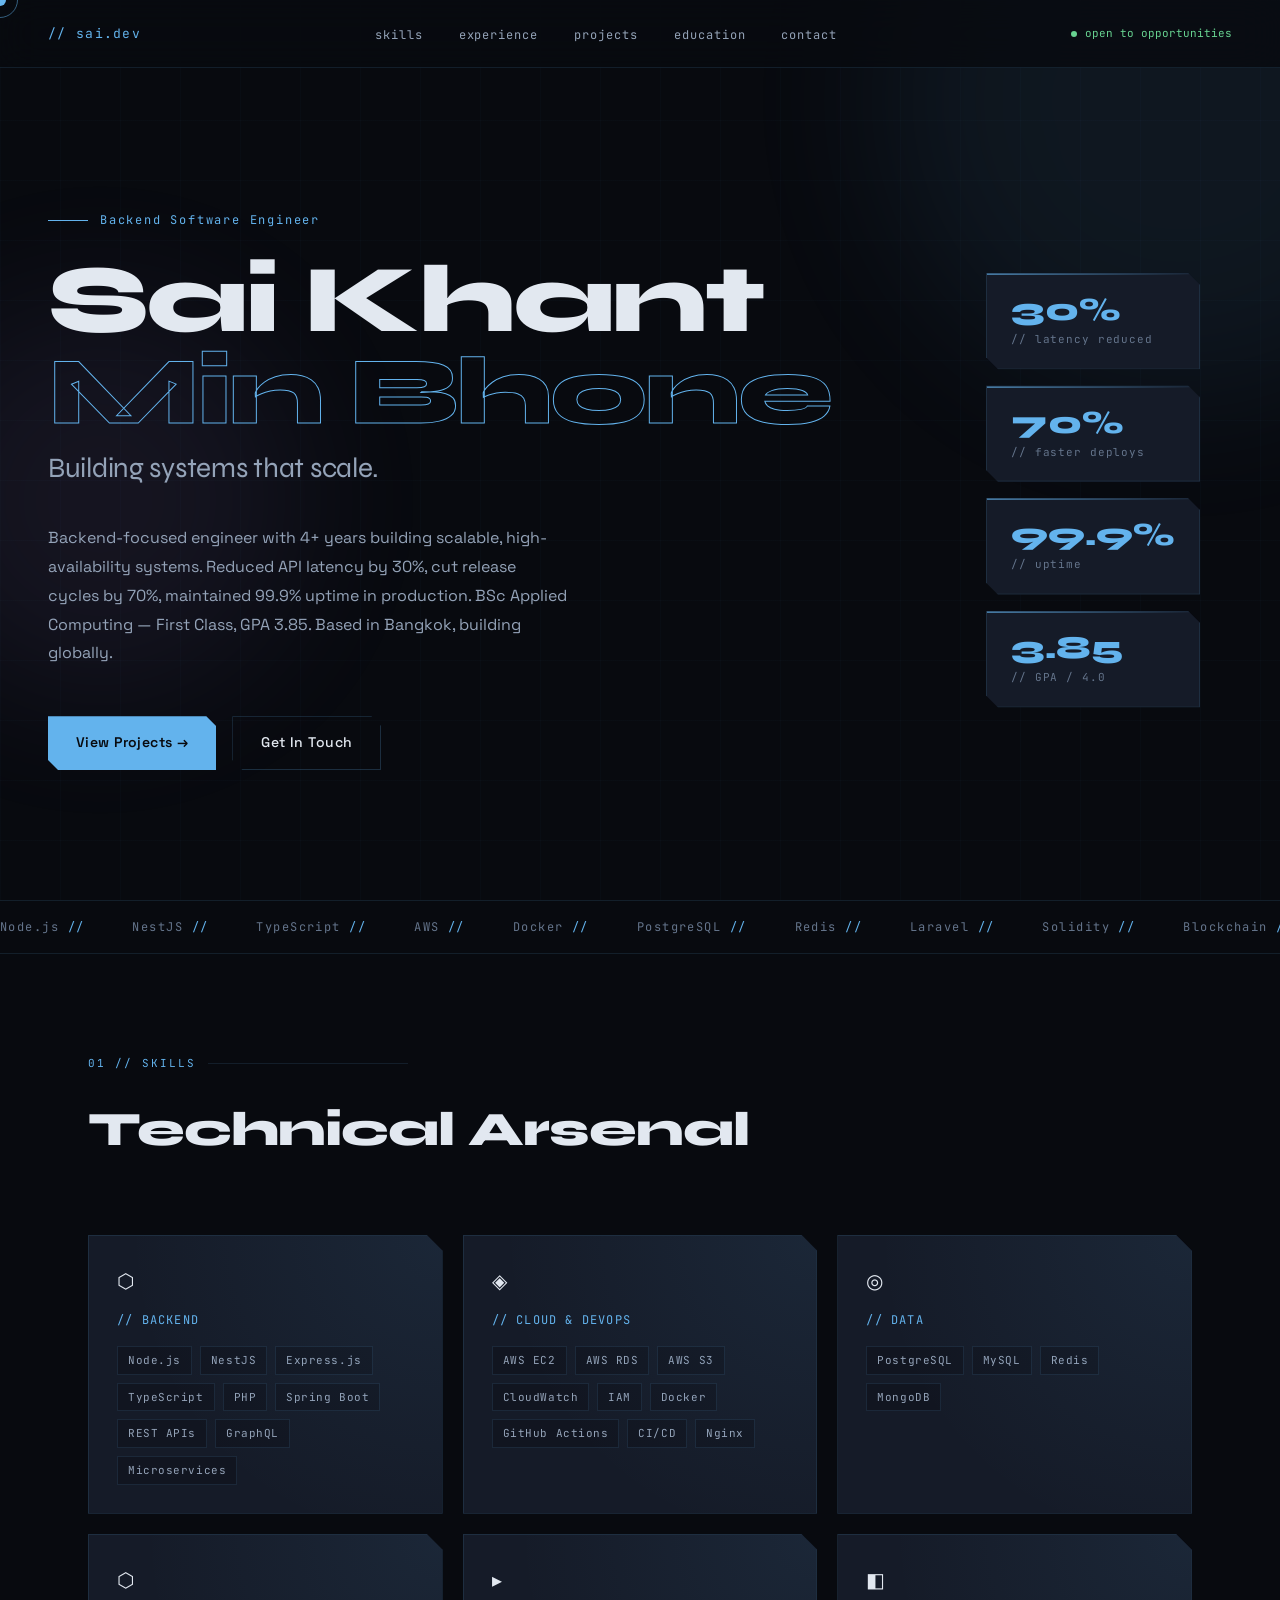
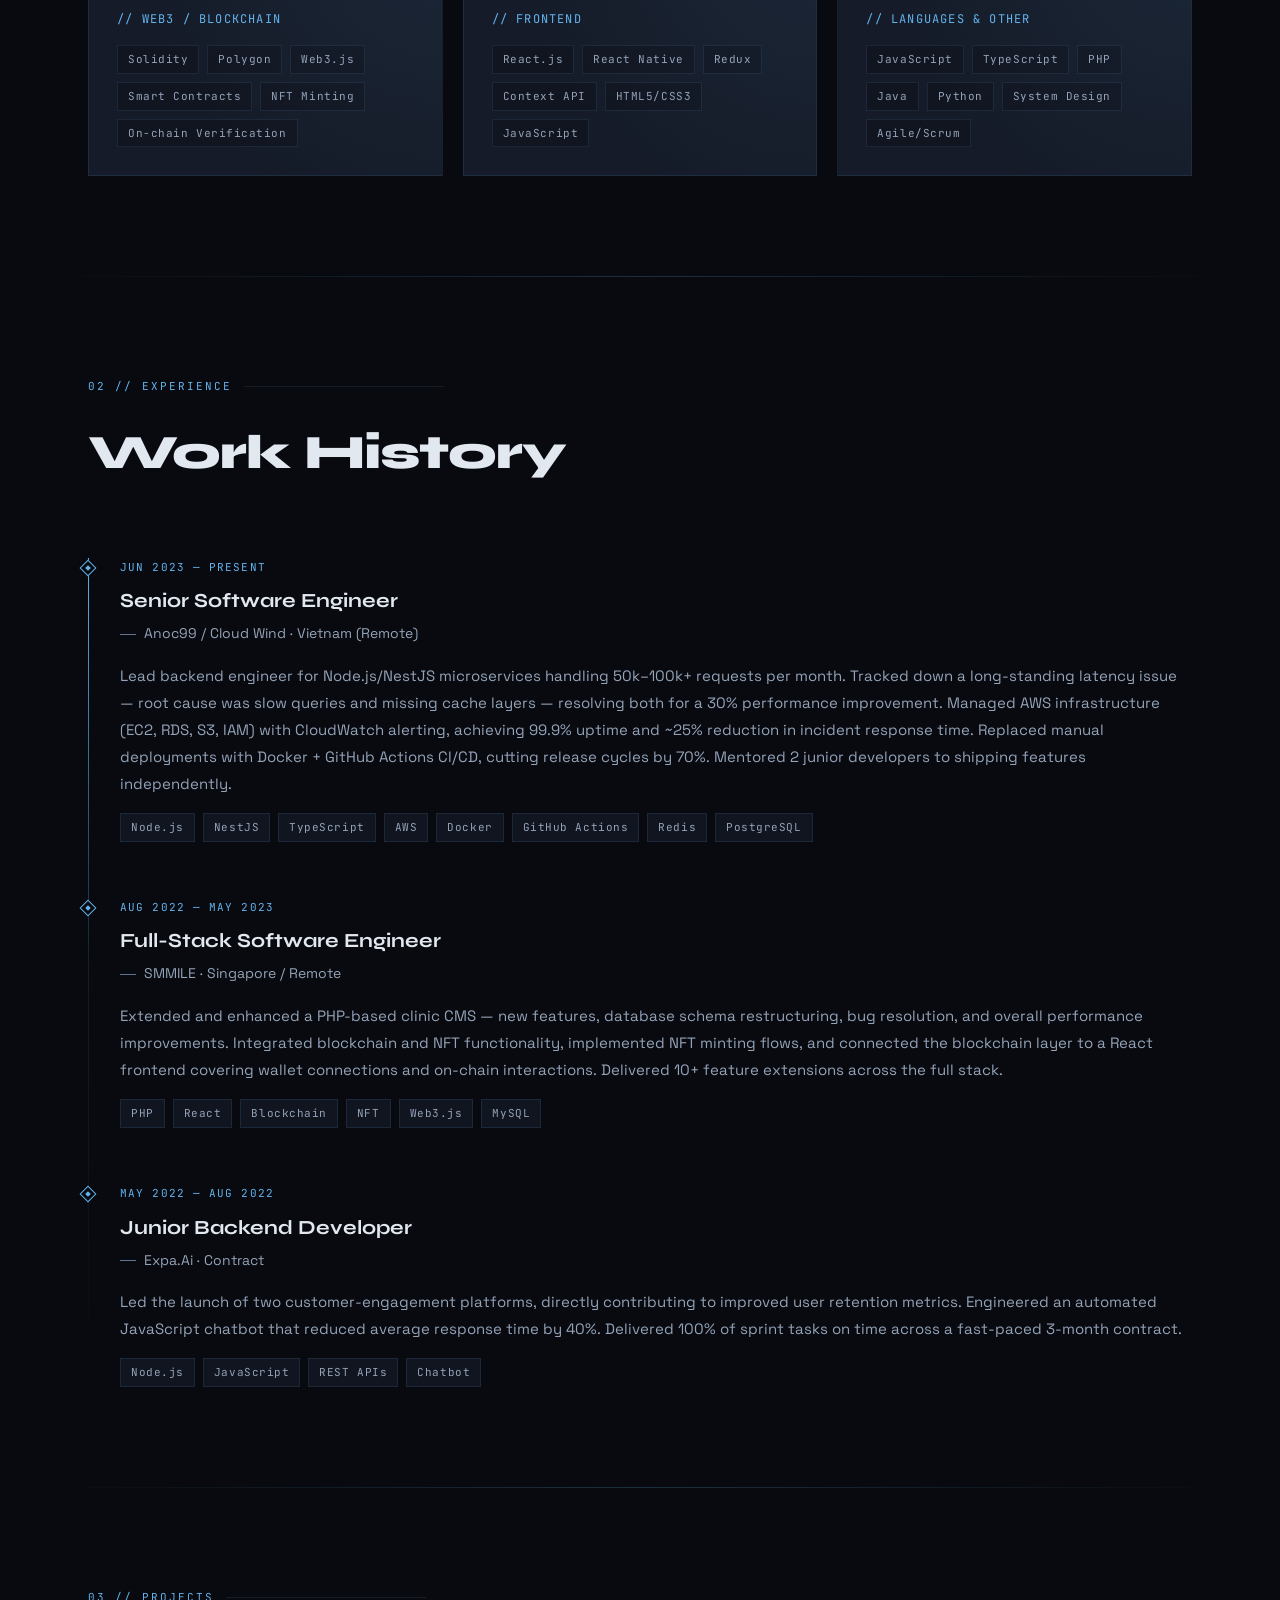
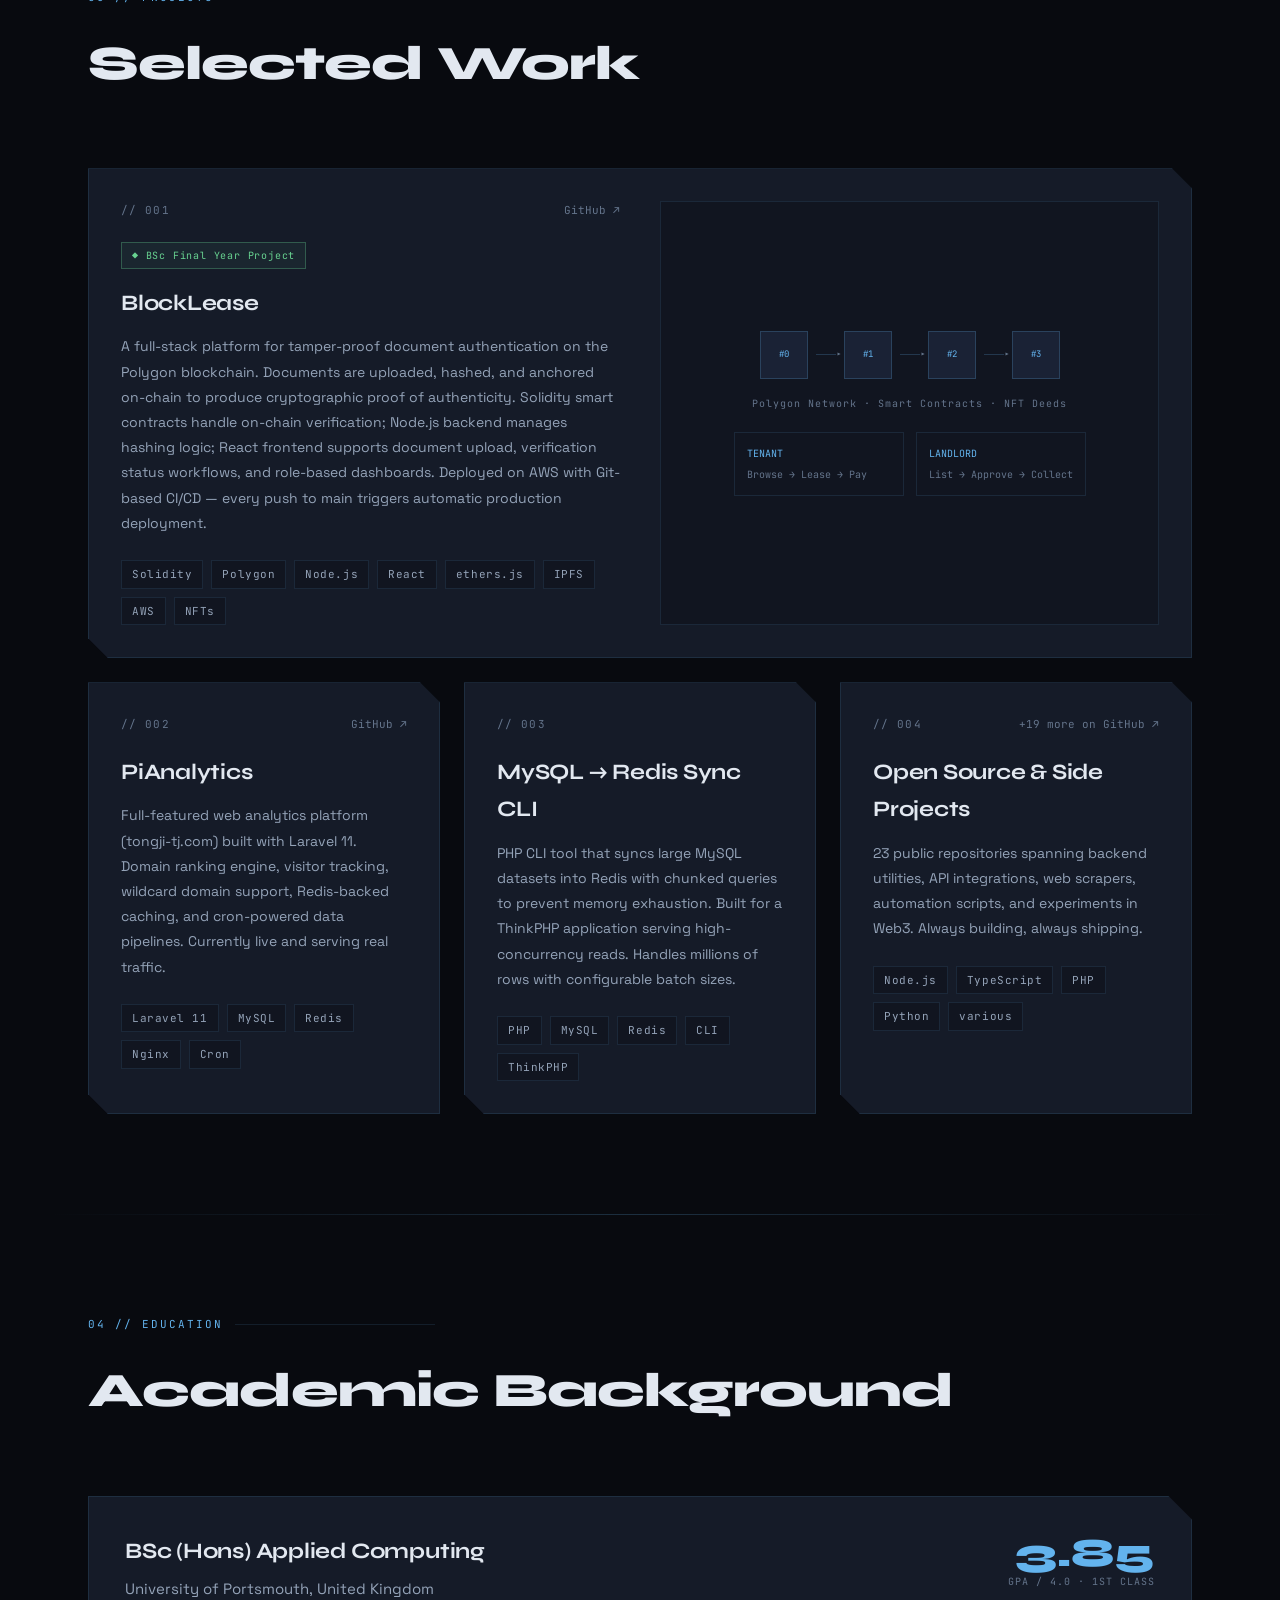
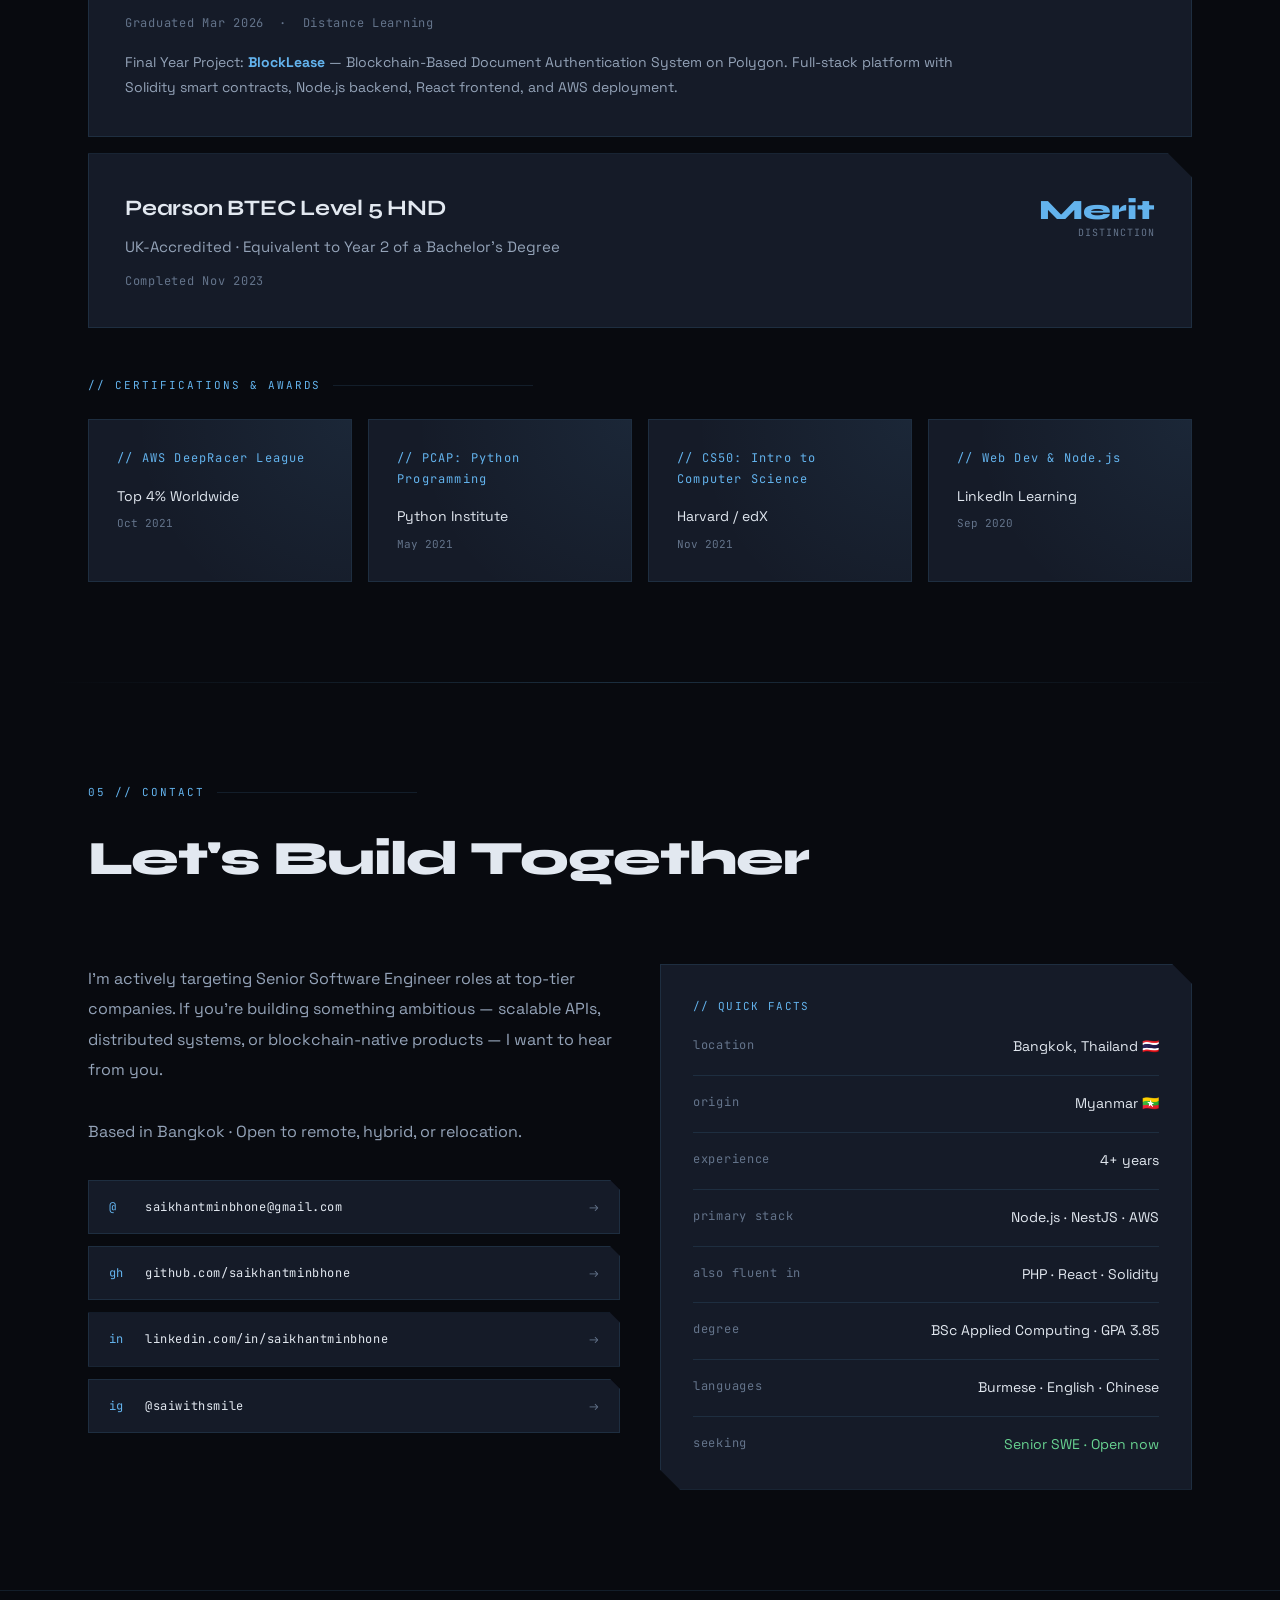
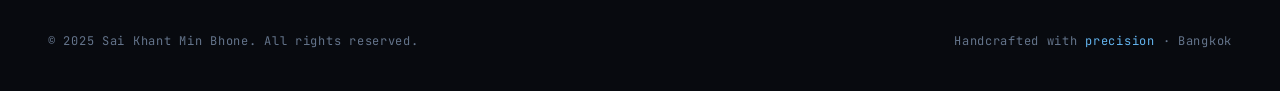
==== index.html @ 7dc3c195 "reset" ====
<!DOCTYPE html>
<html lang="en">
<head>
<meta charset="UTF-8">
<meta name="viewport" content="width=device-width, initial-scale=1.0">
<title>Sai Khant Min Bhone — Backend Engineer</title>
<link rel="preconnect" href="https://fonts.googleapis.com">
<link rel="preconnect" href="https://fonts.gstatic.com" crossorigin>
<link href="https://fonts.googleapis.com/css2?family=Space+Grotesk:wght@300;400;500;600;700&family=Syne:wght@400;500;600;700;800&family=JetBrains+Mono:wght@300;400;500&display=swap" rel="stylesheet">
<style>
  :root {
    --bg: #080a0f;
    --bg2: #0d1117;
    --bg3: #111520;
    --surface: #151b28;
    --surface2: #1a2235;
    --border: rgba(99, 179, 237, 0.12);
    --border2: rgba(99, 179, 237, 0.22);
    --cyan: #63b3ed;
    --cyan2: #90cdf4;
    --cyan-glow: rgba(99, 179, 237, 0.15);
    --cyan-glow2: rgba(99, 179, 237, 0.08);
    --green: #68d391;
    --purple: #b794f4;
    --text: #e2e8f0;
    --text2: #94a3b8;
    --text3: #64748b;
    --font-head: 'Syne', sans-serif;
    --font-body: 'Space Grotesk', sans-serif;
    --font-mono: 'JetBrains Mono', monospace;
  }

  *, *::before, *::after { box-sizing: border-box; margin: 0; padding: 0; }

  html { scroll-behavior: smooth; }

  body {
    background: var(--bg);
    color: var(--text);
    font-family: var(--font-body);
    font-size: 16px;
    line-height: 1.7;
    overflow-x: hidden;
    cursor: none;
  }

  /* CUSTOM CURSOR */
  #cursor {
    position: fixed;
    width: 12px;
    height: 12px;
    background: var(--cyan);
    border-radius: 50%;
    pointer-events: none;
    z-index: 9999;
    transform: translate(-50%, -50%);
    transition: transform 0.08s ease, width 0.2s, height 0.2s, background 0.2s;
    mix-blend-mode: screen;
  }
  #cursor-ring {
    position: fixed;
    width: 36px;
    height: 36px;
    border: 1px solid rgba(99, 179, 237, 0.5);
    border-radius: 50%;
    pointer-events: none;
    z-index: 9998;
    transform: translate(-50%, -50%);
    transition: transform 0.18s ease, width 0.2s, height 0.2s, opacity 0.2s;
  }

  /* SCROLLBAR */
  ::-webkit-scrollbar { width: 4px; }
  ::-webkit-scrollbar-track { background: var(--bg); }
  ::-webkit-scrollbar-thumb { background: var(--border2); border-radius: 2px; }

  /* GRID LINES BG */
  body::before {
    content: '';
    position: fixed;
    inset: 0;
    background-image:
      linear-gradient(rgba(99,179,237,0.025) 1px, transparent 1px),
      linear-gradient(90deg, rgba(99,179,237,0.025) 1px, transparent 1px);
    background-size: 60px 60px;
    pointer-events: none;
    z-index: 0;
  }

  /* NAV */
  nav {
    position: fixed;
    top: 0;
    left: 0;
    right: 0;
    z-index: 100;
    padding: 20px 48px;
    display: flex;
    justify-content: space-between;
    align-items: center;
    border-bottom: 1px solid var(--border);
    backdrop-filter: blur(20px);
    background: rgba(8, 10, 15, 0.8);
  }

  .nav-logo {
    font-family: var(--font-mono);
    font-size: 13px;
    color: var(--cyan);
    letter-spacing: 0.1em;
    text-decoration: none;
  }

  .nav-links {
    display: flex;
    gap: 36px;
    list-style: none;
  }

  .nav-links a {
    font-family: var(--font-mono);
    font-size: 12px;
    color: var(--text2);
    text-decoration: none;
    letter-spacing: 0.08em;
    transition: color 0.2s;
  }
  .nav-links a:hover { color: var(--cyan); }

  .nav-status {
    display: flex;
    align-items: center;
    gap: 8px;
    font-family: var(--font-mono);
    font-size: 11px;
    color: var(--green);
  }
  .status-dot {
    width: 6px;
    height: 6px;
    background: var(--green);
    border-radius: 50%;
    animation: pulse 2s infinite;
  }
  @keyframes pulse {
    0%, 100% { opacity: 1; transform: scale(1); }
    50% { opacity: 0.5; transform: scale(0.8); }
  }

  /* HERO */
  #hero {
    position: relative;
    min-height: 100vh;
    display: flex;
    align-items: center;
    padding: 0 48px;
    z-index: 1;
  }

  .hero-content {
    max-width: 800px;
    padding-top: 80px;
  }

  .hero-label {
    font-family: var(--font-mono);
    font-size: 12px;
    color: var(--cyan);
    letter-spacing: 0.15em;
    margin-bottom: 24px;
    display: flex;
    align-items: center;
    gap: 12px;
  }
  .hero-label::before {
    content: '';
    display: inline-block;
    width: 40px;
    height: 1px;
    background: var(--cyan);
  }

  .hero-name {
    font-family: var(--font-head);
    font-size: clamp(52px, 8vw, 96px);
    font-weight: 800;
    line-height: 0.95;
    letter-spacing: -0.03em;
    margin-bottom: 8px;
    color: var(--text);
  }

  .hero-name .accent {
    color: transparent;
    -webkit-text-stroke: 1px var(--cyan);
    display: block;
  }

  .hero-title {
    font-family: var(--font-head);
    font-size: clamp(18px, 3vw, 28px);
    font-weight: 400;
    color: var(--text2);
    margin-bottom: 32px;
    letter-spacing: -0.01em;
  }

  .hero-desc {
    font-size: 16px;
    color: var(--text2);
    max-width: 520px;
    margin-bottom: 48px;
    line-height: 1.8;
  }

  .hero-cta {
    display: flex;
    gap: 16px;
    flex-wrap: wrap;
  }

  .btn-primary {
    display: inline-flex;
    align-items: center;
    gap: 8px;
    padding: 14px 28px;
    background: var(--cyan);
    color: var(--bg);
    font-family: var(--font-body);
    font-size: 14px;
    font-weight: 600;
    text-decoration: none;
    letter-spacing: 0.03em;
    transition: all 0.2s;
    clip-path: polygon(0 0, calc(100% - 10px) 0, 100% 10px, 100% 100%, 10px 100%, 0 calc(100% - 10px));
  }
  .btn-primary:hover {
    background: var(--cyan2);
    transform: translateY(-2px);
    box-shadow: 0 0 30px rgba(99, 179, 237, 0.3);
  }

  .btn-ghost {
    display: inline-flex;
    align-items: center;
    gap: 8px;
    padding: 14px 28px;
    border: 1px solid var(--border2);
    color: var(--text);
    font-family: var(--font-body);
    font-size: 14px;
    font-weight: 500;
    text-decoration: none;
    letter-spacing: 0.03em;
    transition: all 0.2s;
    clip-path: polygon(0 0, calc(100% - 10px) 0, 100% 10px, 100% 100%, 10px 100%, 0 calc(100% - 10px));
  }
  .btn-ghost:hover {
    border-color: var(--cyan);
    color: var(--cyan);
    background: var(--cyan-glow2);
    transform: translateY(-2px);
  }

  /* HERO RIGHT: floating stats */
  .hero-stats {
    position: absolute;
    right: 80px;
    top: 50%;
    transform: translateY(-50%);
    display: flex;
    flex-direction: column;
    gap: 16px;
    padding-top: 80px;
  }

  .stat-card {
    background: var(--surface);
    border: 1px solid var(--border);
    padding: 20px 24px;
    min-width: 180px;
    position: relative;
    clip-path: polygon(0 0, calc(100% - 12px) 0, 100% 12px, 100% 100%, 12px 100%, 0 calc(100% - 12px));
    animation: floatCard 4s ease-in-out infinite;
  }
  .stat-card:nth-child(2) { animation-delay: 0.5s; }
  .stat-card:nth-child(3) { animation-delay: 1s; }
  .stat-card:nth-child(4) { animation-delay: 1.5s; }

  @keyframes floatCard {
    0%, 100% { transform: translateY(0); }
    50% { transform: translateY(-6px); }
  }

  .stat-num {
    font-family: var(--font-head);
    font-size: 32px;
    font-weight: 800;
    color: var(--cyan);
    line-height: 1;
  }
  .stat-label {
    font-family: var(--font-mono);
    font-size: 11px;
    color: var(--text3);
    letter-spacing: 0.08em;
    margin-top: 4px;
  }

  .stat-card::before {
    content: '';
    position: absolute;
    top: 0; left: 0; right: 0;
    height: 1px;
    background: linear-gradient(90deg, var(--cyan), transparent);
  }

  /* SECTIONS */
  section {
    position: relative;
    z-index: 1;
    padding: 100px 48px;
    max-width: 1200px;
    margin: 0 auto;
  }

  .section-label {
    font-family: var(--font-mono);
    font-size: 11px;
    color: var(--cyan);
    letter-spacing: 0.18em;
    margin-bottom: 16px;
    display: flex;
    align-items: center;
    gap: 12px;
  }
  .section-label::after {
    content: '';
    flex: 1;
    height: 1px;
    background: var(--border);
    max-width: 200px;
  }

  .section-title {
    font-family: var(--font-head);
    font-size: clamp(32px, 4vw, 48px);
    font-weight: 800;
    letter-spacing: -0.02em;
    color: var(--text);
    margin-bottom: 64px;
  }

  /* DIVIDER */
  .section-divider {
    width: 100%;
    height: 1px;
    background: linear-gradient(90deg, transparent, var(--border2), transparent);
    margin: 0 48px;
    max-width: calc(100% - 96px);
  }

  /* SKILLS */
  .skills-grid {
    display: grid;
    grid-template-columns: repeat(auto-fit, minmax(300px, 1fr));
    gap: 20px;
  }

  .skill-group {
    background: var(--surface);
    border: 1px solid var(--border);
    padding: 28px;
    position: relative;
    overflow: hidden;
    clip-path: polygon(0 0, calc(100% - 16px) 0, 100% 16px, 100% 100%, 0 100%);
    transition: border-color 0.3s, transform 0.3s;
  }
  .skill-group:hover {
    border-color: var(--border2);
    transform: translateY(-4px);
  }
  .skill-group::before {
    content: '';
    position: absolute;
    top: 0; left: 0;
    width: 100%; height: 100%;
    background: radial-gradient(circle at top right, var(--cyan-glow2), transparent 70%);
    pointer-events: none;
  }

  .skill-group-icon {
    font-size: 20px;
    margin-bottom: 12px;
    display: block;
  }

  .skill-group-title {
    font-family: var(--font-mono);
    font-size: 12px;
    color: var(--cyan);
    letter-spacing: 0.1em;
    margin-bottom: 16px;
  }

  .skill-tags {
    display: flex;
    flex-wrap: wrap;
    gap: 8px;
  }

  .tag {
    font-family: var(--font-mono);
    font-size: 11px;
    color: var(--text2);
    background: var(--bg3);
    border: 1px solid var(--border);
    padding: 4px 10px;
    letter-spacing: 0.05em;
    transition: all 0.2s;
  }
  .tag:hover {
    border-color: var(--cyan);
    color: var(--cyan);
  }

  /* EXPERIENCE */
  .timeline {
    position: relative;
    padding-left: 32px;
  }
  .timeline::before {
    content: '';
    position: absolute;
    left: 0;
    top: 0;
    bottom: 0;
    width: 1px;
    background: linear-gradient(180deg, var(--cyan), var(--border), transparent);
  }

  .timeline-item {
    position: relative;
    margin-bottom: 56px;
    padding-bottom: 0;
  }
  .timeline-item:last-child { margin-bottom: 0; }

  .timeline-dot {
    position: absolute;
    left: -38px;
    top: 4px;
    width: 12px;
    height: 12px;
    border: 1px solid var(--cyan);
    background: var(--bg);
    transform: rotate(45deg);
  }
  .timeline-dot::after {
    content: '';
    position: absolute;
    inset: 3px;
    background: var(--cyan);
  }

  .timeline-period {
    font-family: var(--font-mono);
    font-size: 11px;
    color: var(--cyan);
    letter-spacing: 0.1em;
    margin-bottom: 8px;
  }

  .timeline-role {
    font-family: var(--font-head);
    font-size: 20px;
    font-weight: 700;
    color: var(--text);
    margin-bottom: 4px;
  }

  .timeline-company {
    font-size: 14px;
    color: var(--text2);
    margin-bottom: 16px;
    display: flex;
    align-items: center;
    gap: 8px;
  }

  .timeline-company::before {
    content: '';
    display: inline-block;
    width: 16px;
    height: 1px;
    background: var(--text3);
  }

  .timeline-desc {
    color: var(--text2);
    font-size: 15px;
    line-height: 1.8;
    margin-bottom: 16px;
  }

  .timeline-tags { display: flex; flex-wrap: wrap; gap: 8px; }

  /* PROJECTS */
  .projects-grid {
    display: grid;
    grid-template-columns: repeat(auto-fit, minmax(340px, 1fr));
    gap: 24px;
  }

  .project-card {
    background: var(--surface);
    border: 1px solid var(--border);
    padding: 32px;
    position: relative;
    overflow: hidden;
    clip-path: polygon(0 0, calc(100% - 20px) 0, 100% 20px, 100% 100%, 20px 100%, 0 calc(100% - 20px));
    transition: all 0.3s;
  }
  .project-card:hover {
    border-color: var(--border2);
    transform: translateY(-6px);
    box-shadow: 0 20px 60px rgba(0, 0, 0, 0.4);
  }
  .project-card::before {
    content: '';
    position: absolute;
    top: 0; left: 0; right: 0;
    height: 2px;
    background: linear-gradient(90deg, var(--cyan), var(--purple));
    opacity: 0;
    transition: opacity 0.3s;
  }
  .project-card:hover::before { opacity: 1; }

  .project-card.featured {
    grid-column: 1 / -1;
    display: grid;
    grid-template-columns: 1fr 1fr;
    gap: 40px;
  }

  .project-meta {
    display: flex;
    justify-content: space-between;
    align-items: center;
    margin-bottom: 20px;
  }

  .project-num {
    font-family: var(--font-mono);
    font-size: 11px;
    color: var(--text3);
    letter-spacing: 0.1em;
  }

  .project-links { display: flex; gap: 12px; }
  .project-link {
    font-family: var(--font-mono);
    font-size: 11px;
    color: var(--text3);
    text-decoration: none;
    transition: color 0.2s;
  }
  .project-link:hover { color: var(--cyan); }

  .project-title {
    font-family: var(--font-head);
    font-size: 22px;
    font-weight: 700;
    color: var(--text);
    margin-bottom: 12px;
    letter-spacing: -0.01em;
  }

  .project-desc {
    color: var(--text2);
    font-size: 14px;
    line-height: 1.8;
    margin-bottom: 24px;
  }

  .project-badge {
    display: inline-flex;
    align-items: center;
    gap: 6px;
    font-family: var(--font-mono);
    font-size: 10px;
    color: var(--green);
    border: 1px solid rgba(104, 211, 145, 0.3);
    background: rgba(104, 211, 145, 0.06);
    padding: 4px 10px;
    margin-bottom: 16px;
    letter-spacing: 0.08em;
  }

  .project-visual {
    display: flex;
    align-items: center;
    justify-content: center;
    background: var(--bg3);
    border: 1px solid var(--border);
    position: relative;
    overflow: hidden;
    min-height: 200px;
  }

  .project-visual-inner {
    font-family: var(--font-mono);
    font-size: 11px;
    color: var(--text3);
    text-align: center;
    padding: 20px;
  }

  /* blockchain viz */
  .chain-viz {
    display: flex;
    align-items: center;
    gap: 8px;
    flex-wrap: wrap;
    justify-content: center;
  }
  .block {
    width: 48px;
    height: 48px;
    border: 1px solid var(--border2);
    background: var(--surface2);
    display: flex;
    align-items: center;
    justify-content: center;
    font-family: var(--font-mono);
    font-size: 9px;
    color: var(--cyan);
    position: relative;
    animation: blockPulse 3s ease-in-out infinite;
  }
  .block:nth-child(odd) { animation-delay: 0.3s; }
  .chain-link {
    width: 20px;
    height: 1px;
    background: var(--border2);
    position: relative;
  }
  .chain-link::after {
    content: '▸';
    position: absolute;
    right: -6px;
    top: -8px;
    color: var(--text3);
    font-size: 10px;
  }
  @keyframes blockPulse {
    0%, 100% { border-color: var(--border2); }
    50% { border-color: var(--cyan); box-shadow: 0 0 12px rgba(99,179,237,0.2); }
  }

  /* EDUCATION */
  .edu-card {
    background: var(--surface);
    border: 1px solid var(--border);
    padding: 36px;
    display: grid;
    grid-template-columns: 1fr auto;
    gap: 24px;
    align-items: start;
    clip-path: polygon(0 0, calc(100% - 24px) 0, 100% 24px, 100% 100%, 0 100%);
    transition: border-color 0.3s;
    margin-bottom: 16px;
  }
  .edu-card:hover { border-color: var(--border2); }

  .edu-degree {
    font-family: var(--font-head);
    font-size: 22px;
    font-weight: 700;
    color: var(--text);
    margin-bottom: 6px;
    letter-spacing: -0.01em;
  }
  .edu-school {
    font-size: 15px;
    color: var(--text2);
    margin-bottom: 12px;
  }
  .edu-detail {
    font-family: var(--font-mono);
    font-size: 12px;
    color: var(--text3);
    letter-spacing: 0.06em;
  }
  .edu-grade {
    text-align: right;
  }
  .edu-grade-num {
    font-family: var(--font-head);
    font-size: 40px;
    font-weight: 800;
    color: var(--cyan);
    line-height: 1;
  }
  .edu-grade-label {
    font-family: var(--font-mono);
    font-size: 10px;
    color: var(--text3);
    letter-spacing: 0.1em;
  }

  /* ABOUT / CONTACT */
  .contact-grid {
    display: grid;
    grid-template-columns: 1fr 1fr;
    gap: 40px;
    align-items: start;
  }

  .contact-text {
    font-size: 16px;
    color: var(--text2);
    line-height: 1.9;
    margin-bottom: 32px;
  }

  .contact-links {
    display: flex;
    flex-direction: column;
    gap: 12px;
  }

  .contact-link {
    display: flex;
    align-items: center;
    gap: 16px;
    padding: 16px 20px;
    background: var(--surface);
    border: 1px solid var(--border);
    color: var(--text);
    text-decoration: none;
    font-size: 14px;
    transition: all 0.2s;
    clip-path: polygon(0 0, calc(100% - 10px) 0, 100% 10px, 100% 100%, 0 100%);
  }
  .contact-link:hover {
    border-color: var(--cyan);
    color: var(--cyan);
    background: var(--cyan-glow2);
    transform: translateX(4px);
  }

  .contact-link-icon {
    font-family: var(--font-mono);
    font-size: 12px;
    color: var(--cyan);
    min-width: 20px;
  }

  .contact-link-label {
    flex: 1;
    font-family: var(--font-mono);
    font-size: 12px;
    letter-spacing: 0.05em;
  }

  .contact-link-arrow {
    font-size: 12px;
    color: var(--text3);
    transition: color 0.2s;
  }
  .contact-link:hover .contact-link-arrow { color: var(--cyan); }

  /* ABOUT RIGHT */
  .about-card {
    background: var(--surface);
    border: 1px solid var(--border);
    padding: 32px;
    clip-path: polygon(0 0, calc(100% - 20px) 0, 100% 20px, 100% 100%, 20px 100%, 0 calc(100% - 20px));
  }

  .about-card-label {
    font-family: var(--font-mono);
    font-size: 11px;
    color: var(--cyan);
    letter-spacing: 0.12em;
    margin-bottom: 20px;
  }

  .about-facts {
    display: flex;
    flex-direction: column;
    gap: 16px;
  }

  .about-fact {
    display: flex;
    justify-content: space-between;
    padding-bottom: 16px;
    border-bottom: 1px solid var(--border);
  }
  .about-fact:last-child { border-bottom: none; padding-bottom: 0; }

  .about-fact-key {
    font-family: var(--font-mono);
    font-size: 12px;
    color: var(--text3);
    letter-spacing: 0.06em;
  }
  .about-fact-val {
    font-size: 14px;
    color: var(--text);
    text-align: right;
  }

  /* FOOTER */
  footer {
    border-top: 1px solid var(--border);
    padding: 40px 48px;
    display: flex;
    justify-content: space-between;
    align-items: center;
    position: relative;
    z-index: 1;
  }

  .footer-copy {
    font-family: var(--font-mono);
    font-size: 12px;
    color: var(--text3);
    letter-spacing: 0.06em;
  }

  .footer-built {
    font-family: var(--font-mono);
    font-size: 12px;
    color: var(--text3);
    letter-spacing: 0.06em;
  }
  .footer-built span { color: var(--cyan); }

  /* SCROLL INDICATOR */
  .scroll-indicator {
    position: fixed;
    top: 0;
    left: 0;
    height: 2px;
    background: linear-gradient(90deg, var(--cyan), var(--purple));
    z-index: 200;
    transition: width 0.1s linear;
  }

  /* GLOW ORBS */
  .glow-orb {
    position: fixed;
    border-radius: 50%;
    pointer-events: none;
    z-index: 0;
    filter: blur(80px);
    opacity: 0.08;
  }
  .orb1 {
    width: 600px;
    height: 600px;
    background: var(--cyan);
    top: -200px;
    right: -200px;
  }
  .orb2 {
    width: 400px;
    height: 400px;
    background: var(--purple);
    bottom: 200px;
    left: -100px;
  }

  /* ANIMATIONS */
  .fade-in {
    opacity: 0;
    transform: translateY(24px);
    transition: opacity 0.6s ease, transform 0.6s ease;
  }
  .fade-in.visible {
    opacity: 1;
    transform: translateY(0);
  }

  /* MARQUEE */
  .marquee-wrap {
    overflow: hidden;
    border-top: 1px solid var(--border);
    border-bottom: 1px solid var(--border);
    padding: 16px 0;
    margin-bottom: 0;
  }
  .marquee-track {
    display: flex;
    gap: 48px;
    animation: marquee 20s linear infinite;
    white-space: nowrap;
    width: max-content;
  }
  .marquee-item {
    font-family: var(--font-mono);
    font-size: 12px;
    color: var(--text3);
    letter-spacing: 0.12em;
  }
  .marquee-item span { color: var(--cyan); }
  @keyframes marquee {
    0% { transform: translateX(0); }
    100% { transform: translateX(-50%); }
  }

  /* RESPONSIVE */
  @media (max-width: 900px) {
    nav { padding: 16px 24px; }
    .nav-links { display: none; }
    #hero { padding: 0 24px; flex-direction: column; justify-content: center; }
    .hero-stats { position: static; transform: none; padding-top: 40px; flex-direction: row; flex-wrap: wrap; }
    section { padding: 60px 24px; }
    .projects-grid { grid-template-columns: 1fr; }
    .project-card.featured { grid-template-columns: 1fr; }
    .contact-grid { grid-template-columns: 1fr; }
    footer { flex-direction: column; gap: 12px; padding: 24px; text-align: center; }
  }
</style>
</head>
<body>

<div id="cursor"></div>
<div id="cursor-ring"></div>
<div class="scroll-indicator" id="scroll-bar"></div>
<div class="glow-orb orb1"></div>
<div class="glow-orb orb2"></div>

<!-- NAV -->
<nav>
  <a href="#" class="nav-logo">// sai.dev</a>
  <ul class="nav-links">
    <li><a href="#skills">skills</a></li>
    <li><a href="#experience">experience</a></li>
    <li><a href="#projects">projects</a></li>
    <li><a href="#education">education</a></li>
    <li><a href="#contact">contact</a></li>
  </ul>
  <div class="nav-status">
    <div class="status-dot"></div>
    open to opportunities
  </div>
</nav>

<!-- HERO -->
<section id="hero" style="max-width: none; padding: 0 48px;">
  <div class="hero-content">
    <div class="hero-label">Backend Software Engineer</div>
    <h1 class="hero-name">
      Sai Khant
      <span class="accent">Min Bhone</span>
    </h1>
    <p class="hero-title">Building systems that scale.</p>
    <p class="hero-desc">
      Backend-focused engineer with 4+ years building scalable, high-availability systems.
      Reduced API latency by 30%, cut release cycles by 70%, maintained 99.9% uptime in production.
      BSc Applied Computing — First Class, GPA 3.85. Based in Bangkok, building globally.
    </p>
    <div class="hero-cta">
      <a href="#projects" class="btn-primary">View Projects →</a>
      <a href="#contact" class="btn-ghost">Get In Touch</a>
    </div>
  </div>

  <div class="hero-stats">
    <div class="stat-card">
      <div class="stat-num">30%</div>
      <div class="stat-label">// latency reduced</div>
    </div>
    <div class="stat-card">
      <div class="stat-num">70%</div>
      <div class="stat-label">// faster deploys</div>
    </div>
    <div class="stat-card">
      <div class="stat-num">99.9%</div>
      <div class="stat-label">// uptime</div>
    </div>
    <div class="stat-card">
      <div class="stat-num">3.85</div>
      <div class="stat-label">// GPA / 4.0</div>
    </div>
  </div>
</section>

<!-- MARQUEE -->
<div class="marquee-wrap">
  <div class="marquee-track">
    <span class="marquee-item">Node.js <span>//</span></span>
    <span class="marquee-item">NestJS <span>//</span></span>
    <span class="marquee-item">TypeScript <span>//</span></span>
    <span class="marquee-item">AWS <span>//</span></span>
    <span class="marquee-item">Docker <span>//</span></span>
    <span class="marquee-item">PostgreSQL <span>//</span></span>
    <span class="marquee-item">Redis <span>//</span></span>
    <span class="marquee-item">Laravel <span>//</span></span>
    <span class="marquee-item">Solidity <span>//</span></span>
    <span class="marquee-item">Blockchain <span>//</span></span>
    <span class="marquee-item">REST APIs <span>//</span></span>
    <span class="marquee-item">Microservices <span>//</span></span>
    <span class="marquee-item">Node.js <span>//</span></span>
    <span class="marquee-item">NestJS <span>//</span></span>
    <span class="marquee-item">TypeScript <span>//</span></span>
    <span class="marquee-item">AWS <span>//</span></span>
    <span class="marquee-item">Docker <span>//</span></span>
    <span class="marquee-item">PostgreSQL <span>//</span></span>
    <span class="marquee-item">Redis <span>//</span></span>
    <span class="marquee-item">Laravel <span>//</span></span>
    <span class="marquee-item">Solidity <span>//</span></span>
    <span class="marquee-item">Blockchain <span>//</span></span>
  </div>
</div>

<!-- SKILLS -->
<section id="skills" class="fade-in">
  <div class="section-label">01 // SKILLS</div>
  <h2 class="section-title">Technical Arsenal</h2>

  <div class="skills-grid">
    <div class="skill-group">
      <span class="skill-group-icon">⬡</span>
      <div class="skill-group-title">// BACKEND</div>
      <div class="skill-tags">
        <span class="tag">Node.js</span>
        <span class="tag">NestJS</span>
        <span class="tag">Express.js</span>
        <span class="tag">TypeScript</span>
        <span class="tag">PHP</span>
        <span class="tag">Spring Boot</span>
        <span class="tag">REST APIs</span>
        <span class="tag">GraphQL</span>
        <span class="tag">Microservices</span>
      </div>
    </div>

    <div class="skill-group">
      <span class="skill-group-icon">◈</span>
      <div class="skill-group-title">// CLOUD & DEVOPS</div>
      <div class="skill-tags">
        <span class="tag">AWS EC2</span>
        <span class="tag">AWS RDS</span>
        <span class="tag">AWS S3</span>
        <span class="tag">CloudWatch</span>
        <span class="tag">IAM</span>
        <span class="tag">Docker</span>
        <span class="tag">GitHub Actions</span>
        <span class="tag">CI/CD</span>
        <span class="tag">Nginx</span>
      </div>
    </div>

    <div class="skill-group">
      <span class="skill-group-icon">◎</span>
      <div class="skill-group-title">// DATA</div>
      <div class="skill-tags">
        <span class="tag">PostgreSQL</span>
        <span class="tag">MySQL</span>
        <span class="tag">Redis</span>
        <span class="tag">MongoDB</span>
      </div>
    </div>

    <div class="skill-group">
      <span class="skill-group-icon">⬡</span>
      <div class="skill-group-title">// WEB3 / BLOCKCHAIN</div>
      <div class="skill-tags">
        <span class="tag">Solidity</span>
        <span class="tag">Polygon</span>
        <span class="tag">Web3.js</span>
        <span class="tag">Smart Contracts</span>
        <span class="tag">NFT Minting</span>
        <span class="tag">On-chain Verification</span>
      </div>
    </div>

    <div class="skill-group">
      <span class="skill-group-icon">▸</span>
      <div class="skill-group-title">// FRONTEND</div>
      <div class="skill-tags">
        <span class="tag">React.js</span>
        <span class="tag">React Native</span>
        <span class="tag">Redux</span>
        <span class="tag">Context API</span>
        <span class="tag">HTML5/CSS3</span>
        <span class="tag">JavaScript</span>
      </div>
    </div>

    <div class="skill-group">
      <span class="skill-group-icon">◧</span>
      <div class="skill-group-title">// LANGUAGES & OTHER</div>
      <div class="skill-tags">
        <span class="tag">JavaScript</span>
        <span class="tag">TypeScript</span>
        <span class="tag">PHP</span>
        <span class="tag">Java</span>
        <span class="tag">Python</span>
        <span class="tag">System Design</span>
        <span class="tag">Agile/Scrum</span>
      </div>
    </div>
  </div>
</section>

<div class="section-divider"></div>

<!-- EXPERIENCE -->
<section id="experience" class="fade-in">
  <div class="section-label">02 // EXPERIENCE</div>
  <h2 class="section-title">Work History</h2>

  <div class="timeline">
    <div class="timeline-item">
      <div class="timeline-dot"></div>
      <div class="timeline-period">JUN 2023 — PRESENT</div>
      <div class="timeline-role">Senior Software Engineer</div>
      <div class="timeline-company">Anoc99 / Cloud Wind · Vietnam (Remote)</div>
      <p class="timeline-desc">
        Lead backend engineer for Node.js/NestJS microservices handling 50k–100k+ requests per month.
        Tracked down a long-standing latency issue — root cause was slow queries and missing cache layers —
        resolving both for a 30% performance improvement. Managed AWS infrastructure (EC2, RDS, S3, IAM)
        with CloudWatch alerting, achieving 99.9% uptime and ~25% reduction in incident response time.
        Replaced manual deployments with Docker + GitHub Actions CI/CD, cutting release cycles by 70%.
        Mentored 2 junior developers to shipping features independently.
      </p>
      <div class="timeline-tags">
        <span class="tag">Node.js</span>
        <span class="tag">NestJS</span>
        <span class="tag">TypeScript</span>
        <span class="tag">AWS</span>
        <span class="tag">Docker</span>
        <span class="tag">GitHub Actions</span>
        <span class="tag">Redis</span>
        <span class="tag">PostgreSQL</span>
      </div>
    </div>

    <div class="timeline-item">
      <div class="timeline-dot"></div>
      <div class="timeline-period">AUG 2022 — MAY 2023</div>
      <div class="timeline-role">Full-Stack Software Engineer</div>
      <div class="timeline-company">SMMILE · Singapore / Remote</div>
      <p class="timeline-desc">
        Extended and enhanced a PHP-based clinic CMS — new features, database schema restructuring,
        bug resolution, and overall performance improvements. Integrated blockchain and NFT functionality,
        implemented NFT minting flows, and connected the blockchain layer to a React frontend covering
        wallet connections and on-chain interactions. Delivered 10+ feature extensions across the full stack.
      </p>
      <div class="timeline-tags">
        <span class="tag">PHP</span>
        <span class="tag">React</span>
        <span class="tag">Blockchain</span>
        <span class="tag">NFT</span>
        <span class="tag">Web3.js</span>
        <span class="tag">MySQL</span>
      </div>
    </div>

    <div class="timeline-item">
      <div class="timeline-dot"></div>
      <div class="timeline-period">MAY 2022 — AUG 2022</div>
      <div class="timeline-role">Junior Backend Developer</div>
      <div class="timeline-company">Expa.Ai · Contract</div>
      <p class="timeline-desc">
        Led the launch of two customer-engagement platforms, directly contributing to improved user
        retention metrics. Engineered an automated JavaScript chatbot that reduced average response
        time by 40%. Delivered 100% of sprint tasks on time across a fast-paced 3-month contract.
      </p>
      <div class="timeline-tags">
        <span class="tag">Node.js</span>
        <span class="tag">JavaScript</span>
        <span class="tag">REST APIs</span>
        <span class="tag">Chatbot</span>
      </div>
    </div>
  </div>
</section>

<div class="section-divider"></div>

<!-- PROJECTS -->
<section id="projects" class="fade-in">
  <div class="section-label">03 // PROJECTS</div>
  <h2 class="section-title">Selected Work</h2>

  <div class="projects-grid">

    <!-- FEATURED: BlockLease -->
    <div class="project-card featured">
      <div>
        <div class="project-meta">
          <span class="project-num">// 001</span>
          <div class="project-links">
            <a href="https://github.com/saikhantminbhone" class="project-link" target="_blank">GitHub ↗</a>
          </div>
        </div>
        <div class="project-badge">◆ BSc Final Year Project</div>
        <h3 class="project-title">BlockLease</h3>
        <p class="project-desc">
          A full-stack platform for tamper-proof document authentication on the Polygon blockchain.
          Documents are uploaded, hashed, and anchored on-chain to produce cryptographic proof of authenticity.
          Solidity smart contracts handle on-chain verification; Node.js backend manages hashing logic;
          React frontend supports document upload, verification status workflows, and role-based dashboards.
          Deployed on AWS with Git-based CI/CD — every push to main triggers automatic production deployment.
        </p>
        <div class="timeline-tags">
          <span class="tag">Solidity</span>
          <span class="tag">Polygon</span>
          <span class="tag">Node.js</span>
          <span class="tag">React</span>
          <span class="tag">ethers.js</span>
          <span class="tag">IPFS</span>
          <span class="tag">AWS</span>
          <span class="tag">NFTs</span>
        </div>
      </div>

      <div class="project-visual">
        <div class="project-visual-inner">
          <div class="chain-viz" style="margin-bottom: 16px;">
            <div class="block">#0</div>
            <div class="chain-link"></div>
            <div class="block">#1</div>
            <div class="chain-link"></div>
            <div class="block">#2</div>
            <div class="chain-link"></div>
            <div class="block">#3</div>
          </div>
          <div style="font-size: 10px; color: var(--text3); letter-spacing: 0.1em;">Polygon Network · Smart Contracts · NFT Deeds</div>
          <div style="margin-top: 20px; display: grid; grid-template-columns: 1fr 1fr; gap: 12px; text-align: left;">
            <div style="border: 1px solid var(--border); padding: 12px; font-size: 10px;">
              <div style="color: var(--cyan); margin-bottom: 4px;">TENANT</div>
              <div style="color: var(--text3);">Browse → Lease → Pay</div>
            </div>
            <div style="border: 1px solid var(--border); padding: 12px; font-size: 10px;">
              <div style="color: var(--cyan); margin-bottom: 4px;">LANDLORD</div>
              <div style="color: var(--text3);">List → Approve → Collect</div>
            </div>
          </div>
        </div>
      </div>
    </div>

    <!-- PiAnalytics -->
    <div class="project-card">
      <div class="project-meta">
        <span class="project-num">// 002</span>
        <div class="project-links">
          <a href="https://github.com/saikhantminbhone" class="project-link" target="_blank">GitHub ↗</a>
        </div>
      </div>
      <h3 class="project-title">PiAnalytics</h3>
      <p class="project-desc">
        Full-featured web analytics platform (tongji-tj.com) built with Laravel 11.
        Domain ranking engine, visitor tracking, wildcard domain support, 
        Redis-backed caching, and cron-powered data pipelines. Currently live and serving real traffic.
      </p>
      <div class="timeline-tags">
        <span class="tag">Laravel 11</span>
        <span class="tag">MySQL</span>
        <span class="tag">Redis</span>
        <span class="tag">Nginx</span>
        <span class="tag">Cron</span>
      </div>
    </div>

    <!-- CLI Redis Sync -->
    <div class="project-card">
      <div class="project-meta">
        <span class="project-num">// 003</span>
      </div>
      <h3 class="project-title">MySQL → Redis Sync CLI</h3>
      <p class="project-desc">
        PHP CLI tool that syncs large MySQL datasets into Redis with chunked queries
        to prevent memory exhaustion. Built for a ThinkPHP application serving high-concurrency reads.
        Handles millions of rows with configurable batch sizes.
      </p>
      <div class="timeline-tags">
        <span class="tag">PHP</span>
        <span class="tag">MySQL</span>
        <span class="tag">Redis</span>
        <span class="tag">CLI</span>
        <span class="tag">ThinkPHP</span>
      </div>
    </div>

    <!-- More projects -->
    <div class="project-card">
      <div class="project-meta">
        <span class="project-num">// 004</span>
        <div class="project-links">
          <a href="https://github.com/saikhantminbhone?tab=repositories" class="project-link" target="_blank">+19 more on GitHub ↗</a>
        </div>
      </div>
      <h3 class="project-title">Open Source & Side Projects</h3>
      <p class="project-desc">
        23 public repositories spanning backend utilities, API integrations, 
        web scrapers, automation scripts, and experiments in Web3. Always building, always shipping.
      </p>
      <div class="timeline-tags">
        <span class="tag">Node.js</span>
        <span class="tag">TypeScript</span>
        <span class="tag">PHP</span>
        <span class="tag">Python</span>
        <span class="tag">various</span>
      </div>
    </div>

  </div>
</section>

<div class="section-divider"></div>

<!-- EDUCATION -->
<section id="education" class="fade-in">
  <div class="section-label">04 // EDUCATION</div>
  <h2 class="section-title">Academic Background</h2>

  <div class="edu-card">
    <div>
      <div class="edu-degree">BSc (Hons) Applied Computing</div>
      <div class="edu-school">University of Portsmouth, United Kingdom</div>
      <div class="edu-detail">Graduated Mar 2026 &nbsp;·&nbsp; Distance Learning</div>
      <div style="margin-top: 16px; font-size: 14px; color: var(--text2); line-height: 1.8;">
        Final Year Project: <strong style="color: var(--cyan);">BlockLease</strong> — 
        Blockchain-Based Document Authentication System on Polygon.
        Full-stack platform with Solidity smart contracts, Node.js backend, React frontend, and AWS deployment.
      </div>
    </div>
    <div class="edu-grade">
      <div class="edu-grade-num">3.85</div>
      <div class="edu-grade-label">GPA / 4.0 · 1ST CLASS</div>
    </div>
  </div>

  <div class="edu-card">
    <div>
      <div class="edu-degree">Pearson BTEC Level 5 HND</div>
      <div class="edu-school">UK-Accredited · Equivalent to Year 2 of a Bachelor's Degree</div>
      <div class="edu-detail">Completed Nov 2023</div>
    </div>
    <div class="edu-grade">
      <div class="edu-grade-num" style="font-size: 28px; padding-top: 6px;">Merit</div>
      <div class="edu-grade-label">DISTINCTION</div>
    </div>
  </div>

  <div style="margin-top: 48px;">
    <div class="section-label" style="margin-bottom: 24px;">// CERTIFICATIONS & AWARDS</div>
    <div style="display: grid; grid-template-columns: repeat(auto-fit, minmax(260px, 1fr)); gap: 16px;">
      <div class="skill-group" style="clip-path: none;">
        <div class="skill-group-title">// AWS DeepRacer League</div>
        <div style="font-size: 14px; color: var(--text); margin-bottom: 6px;">Top 4% Worldwide</div>
        <div style="font-family: var(--font-mono); font-size: 11px; color: var(--text3);">Oct 2021</div>
      </div>
      <div class="skill-group" style="clip-path: none;">
        <div class="skill-group-title">// PCAP: Python Programming</div>
        <div style="font-size: 14px; color: var(--text); margin-bottom: 6px;">Python Institute</div>
        <div style="font-family: var(--font-mono); font-size: 11px; color: var(--text3);">May 2021</div>
      </div>
      <div class="skill-group" style="clip-path: none;">
        <div class="skill-group-title">// CS50: Intro to Computer Science</div>
        <div style="font-size: 14px; color: var(--text); margin-bottom: 6px;">Harvard / edX</div>
        <div style="font-family: var(--font-mono); font-size: 11px; color: var(--text3);">Nov 2021</div>
      </div>
      <div class="skill-group" style="clip-path: none;">
        <div class="skill-group-title">// Web Dev & Node.js</div>
        <div style="font-size: 14px; color: var(--text); margin-bottom: 6px;">LinkedIn Learning</div>
        <div style="font-family: var(--font-mono); font-size: 11px; color: var(--text3);">Sep 2020</div>
      </div>
    </div>
  </div>

</section>

<div class="section-divider"></div>

<!-- CONTACT -->
<section id="contact" class="fade-in">
  <div class="section-label">05 // CONTACT</div>
  <h2 class="section-title">Let's Build Together</h2>

  <div class="contact-grid">
    <div>
      <p class="contact-text">
        I'm actively targeting Senior Software Engineer roles at top-tier companies.
        If you're building something ambitious — scalable APIs, distributed systems, 
        or blockchain-native products — I want to hear from you.
      </p>
      <p class="contact-text">
        Based in Bangkok · Open to remote, hybrid, or relocation.
      </p>
      <div class="contact-links">
        <a href="mailto:saikhantminbhone@gmail.com" class="contact-link">
          <span class="contact-link-icon">@</span>
          <span class="contact-link-label">saikhantminbhone@gmail.com</span>
          <span class="contact-link-arrow">→</span>
        </a>
        <a href="https://github.com/saikhantminbhone" class="contact-link" target="_blank">
          <span class="contact-link-icon">gh</span>
          <span class="contact-link-label">github.com/saikhantminbhone</span>
          <span class="contact-link-arrow">→</span>
        </a>
        <a href="https://linkedin.com/in/saikhantminbhone" class="contact-link" target="_blank">
          <span class="contact-link-icon">in</span>
          <span class="contact-link-label">linkedin.com/in/saikhantminbhone</span>
          <span class="contact-link-arrow">→</span>
        </a>
        <a href="https://www.instagram.com/saiwithsmile" class="contact-link" target="_blank">
          <span class="contact-link-icon">ig</span>
          <span class="contact-link-label">@saiwithsmile</span>
          <span class="contact-link-arrow">→</span>
        </a>
      </div>
    </div>

    <div class="about-card">
      <div class="about-card-label">// QUICK FACTS</div>
      <div class="about-facts">
        <div class="about-fact">
          <span class="about-fact-key">location</span>
          <span class="about-fact-val">Bangkok, Thailand 🇹🇭</span>
        </div>
        <div class="about-fact">
          <span class="about-fact-key">origin</span>
          <span class="about-fact-val">Myanmar 🇲🇲</span>
        </div>
        <div class="about-fact">
          <span class="about-fact-key">experience</span>
          <span class="about-fact-val">4+ years</span>
        </div>
        <div class="about-fact">
          <span class="about-fact-key">primary stack</span>
          <span class="about-fact-val">Node.js · NestJS · AWS</span>
        </div>
        <div class="about-fact">
          <span class="about-fact-key">also fluent in</span>
          <span class="about-fact-val">PHP · React · Solidity</span>
        </div>
        <div class="about-fact">
          <span class="about-fact-key">degree</span>
          <span class="about-fact-val">BSc Applied Computing · GPA 3.85</span>
        </div>
        <div class="about-fact">
          <span class="about-fact-key">languages</span>
          <span class="about-fact-val">Burmese · English · Chinese</span>
        </div>
        <div class="about-fact">
          <span class="about-fact-key">seeking</span>
          <span class="about-fact-val" style="color: var(--green);">Senior SWE · Open now</span>
        </div>
      </div>
    </div>
  </div>
</section>

<!-- FOOTER -->
<footer>
  <div class="footer-copy">© 2025 Sai Khant Min Bhone. All rights reserved.</div>
  <div class="footer-built">Handcrafted with <span>precision</span> · Bangkok</div>
</footer>

<script>
  // Cursor
  const cursor = document.getElementById('cursor');
  const ring = document.getElementById('cursor-ring');
  let mx = 0, my = 0, rx = 0, ry = 0;

  document.addEventListener('mousemove', e => {
    mx = e.clientX; my = e.clientY;
    cursor.style.left = mx + 'px';
    cursor.style.top = my + 'px';
  });

  function animateRing() {
    rx += (mx - rx) * 0.12;
    ry += (my - ry) * 0.12;
    ring.style.left = rx + 'px';
    ring.style.top = ry + 'px';
    requestAnimationFrame(animateRing);
  }
  animateRing();

  document.querySelectorAll('a, button').forEach(el => {
    el.addEventListener('mouseenter', () => {
      cursor.style.width = '20px';
      cursor.style.height = '20px';
      cursor.style.background = 'var(--purple)';
      ring.style.width = '56px';
      ring.style.height = '56px';
    });
    el.addEventListener('mouseleave', () => {
      cursor.style.width = '12px';
      cursor.style.height = '12px';
      cursor.style.background = 'var(--cyan)';
      ring.style.width = '36px';
      ring.style.height = '36px';
    });
  });

  // Scroll bar
  const scrollBar = document.getElementById('scroll-bar');
  window.addEventListener('scroll', () => {
    const pct = window.scrollY / (document.documentElement.scrollHeight - window.innerHeight);
    scrollBar.style.width = (pct * 100) + '%';
  });

  // Fade in
  const observer = new IntersectionObserver(entries => {
    entries.forEach(e => {
      if (e.isIntersecting) {
        e.target.classList.add('visible');
        observer.unobserve(e.target);
      }
    });
  }, { threshold: 0.1, rootMargin: '0px 0px -60px 0px' });

  document.querySelectorAll('.fade-in').forEach(el => observer.observe(el));

  // Nav hide cursor on mobile
  if ('ontouchstart' in window) {
    cursor.style.display = 'none';
    ring.style.display = 'none';
    document.body.style.cursor = 'auto';
  }
</script>
</body>
</html>
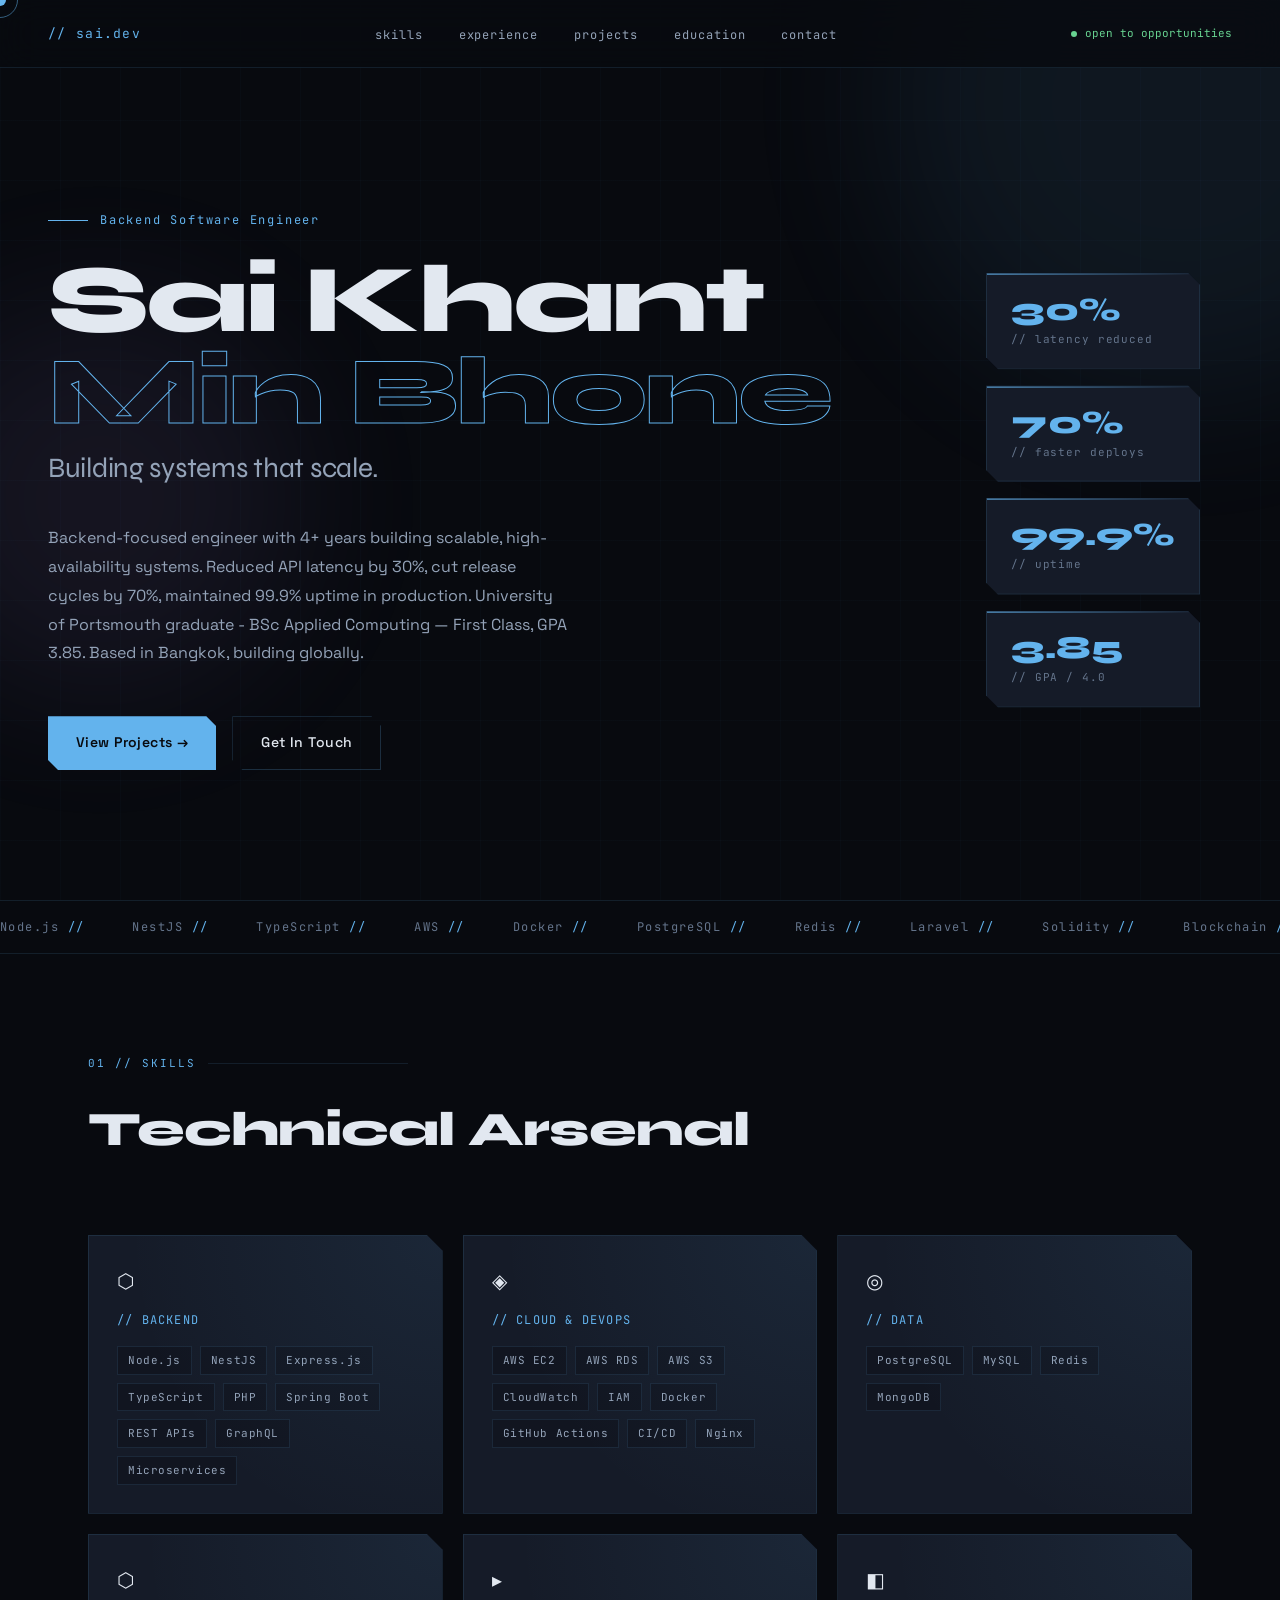
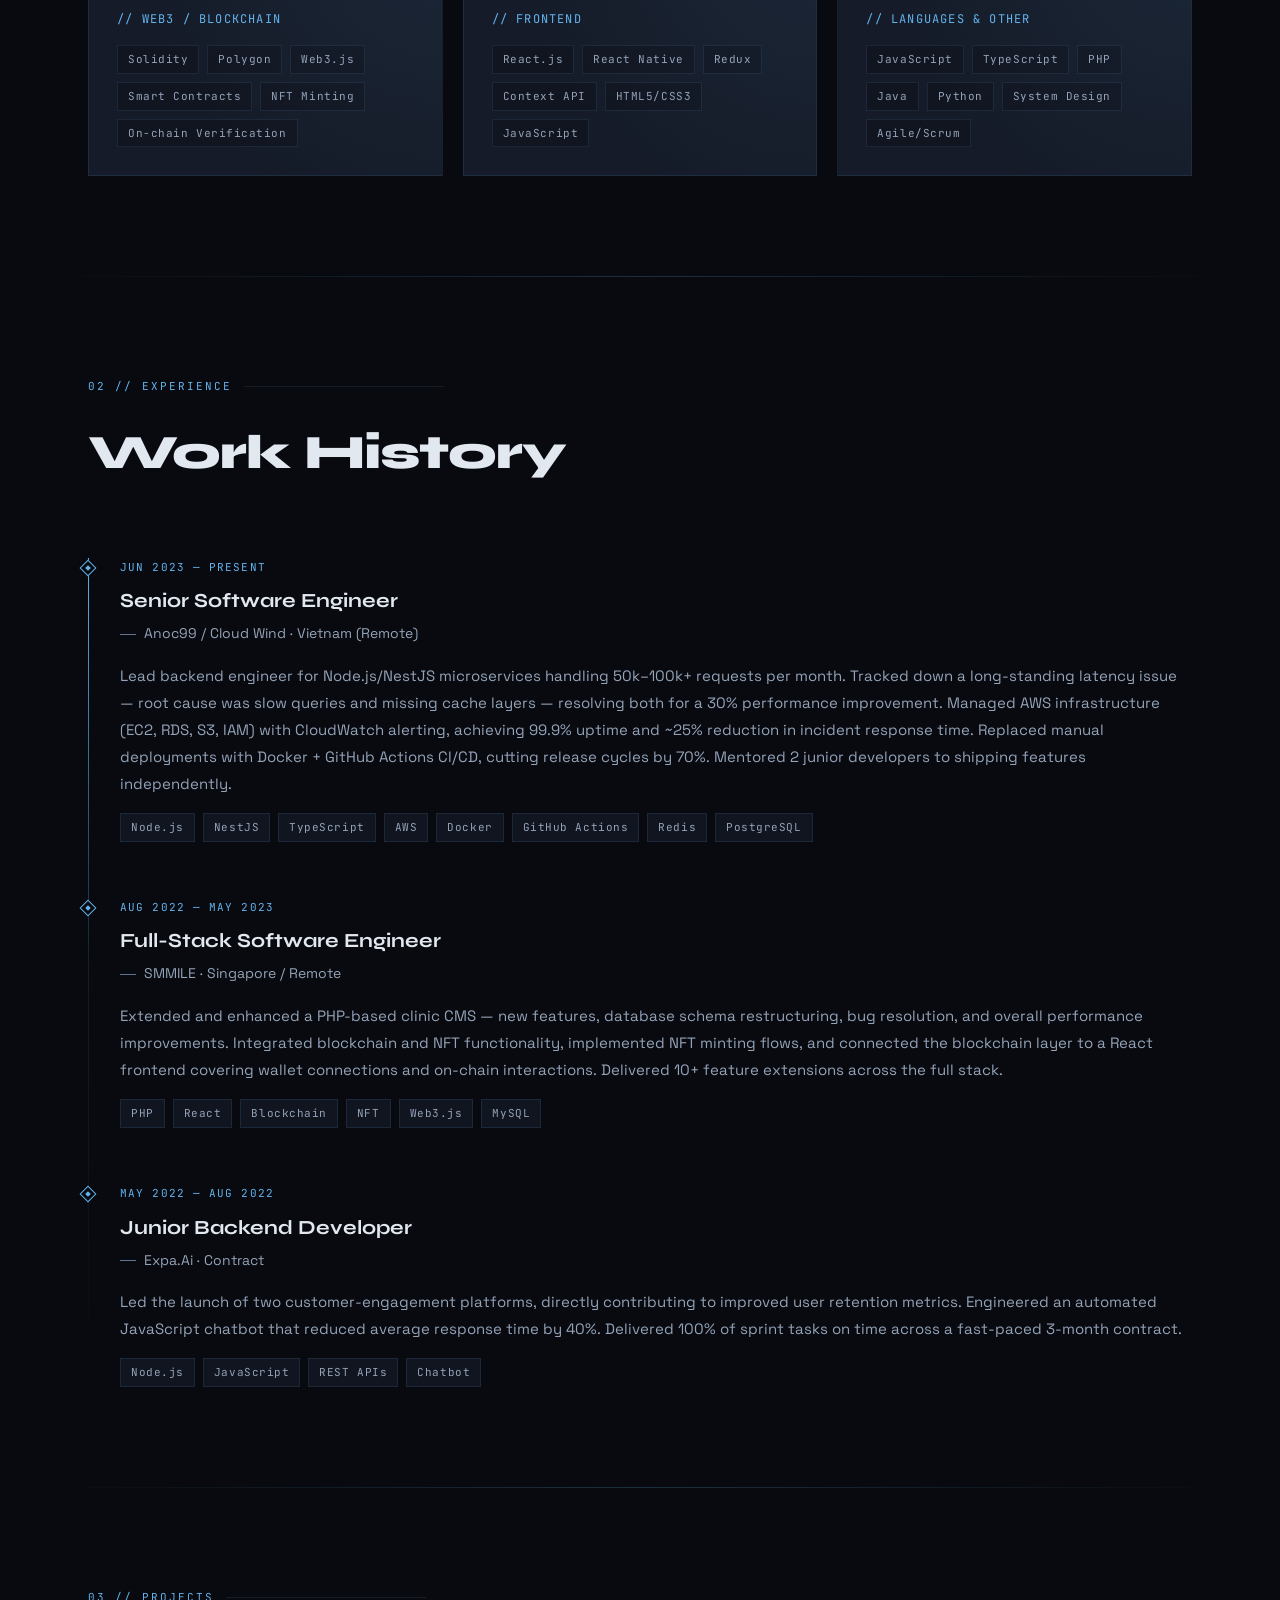
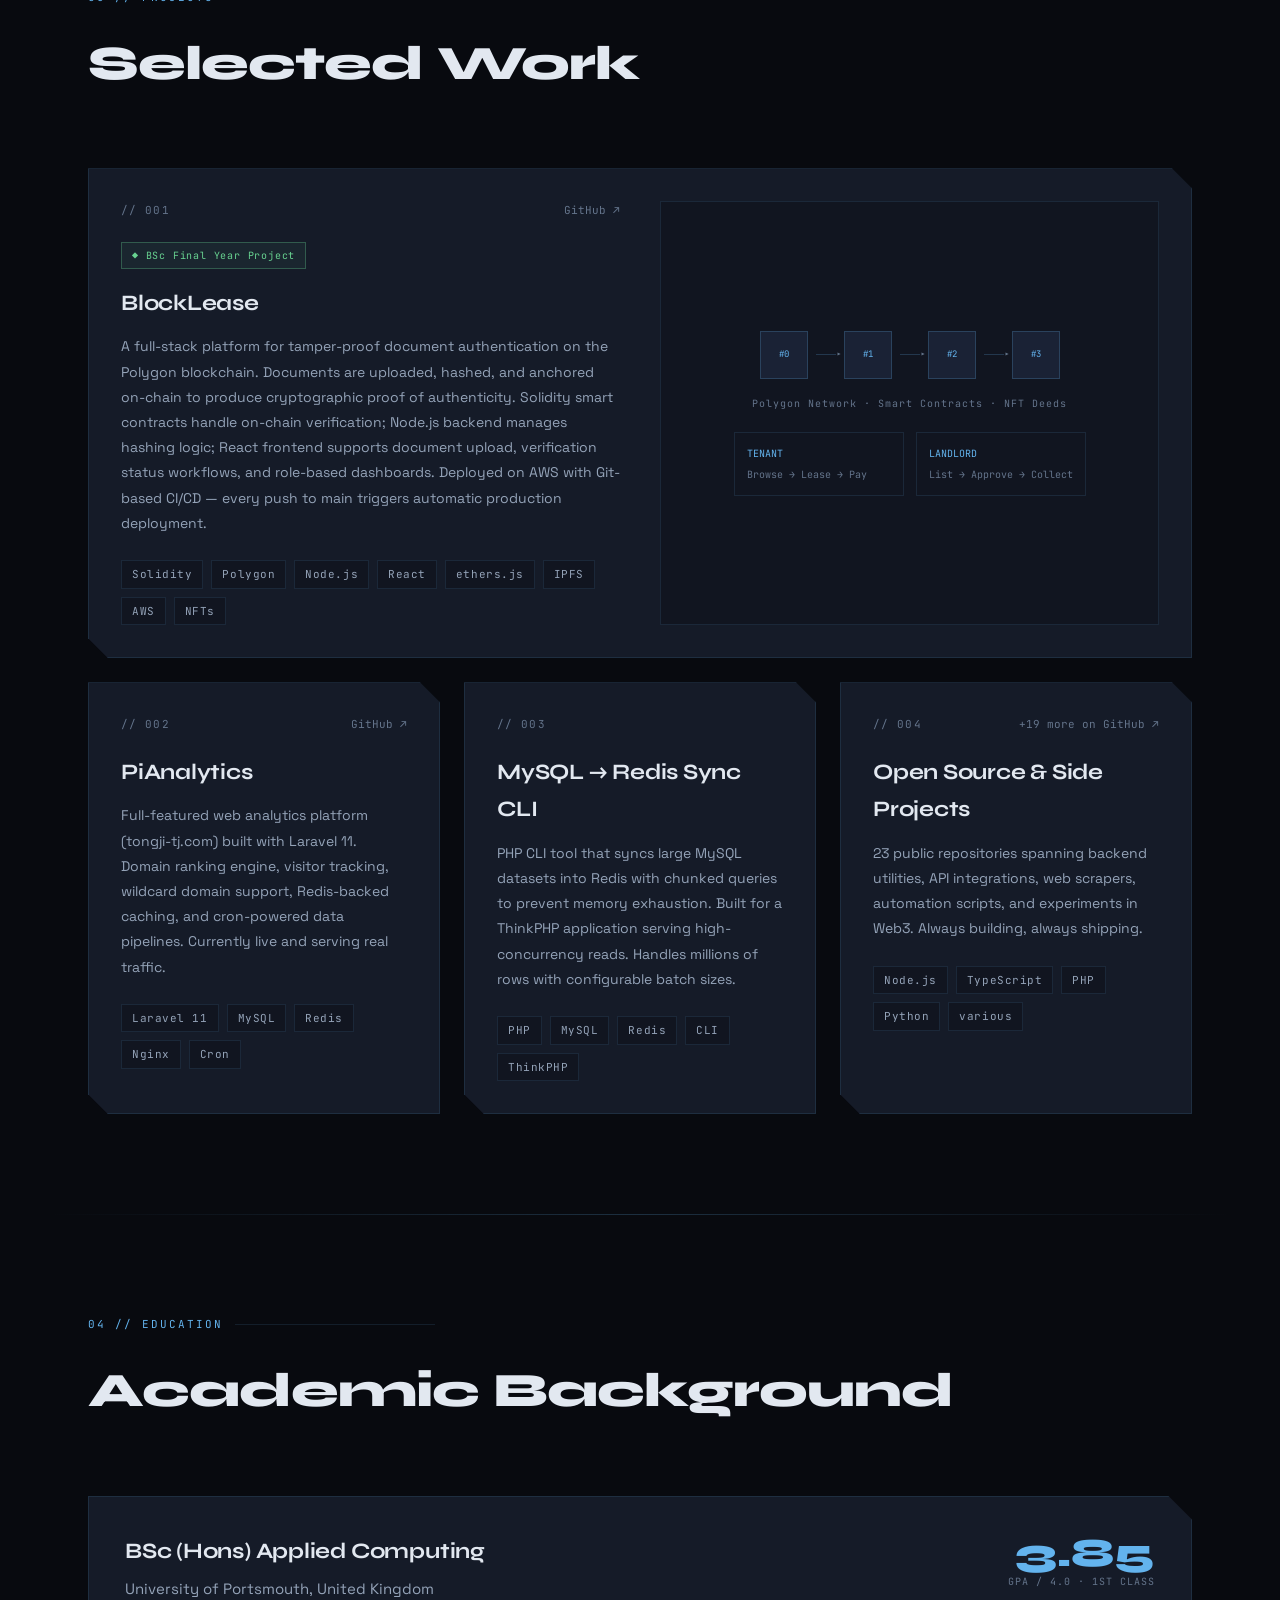
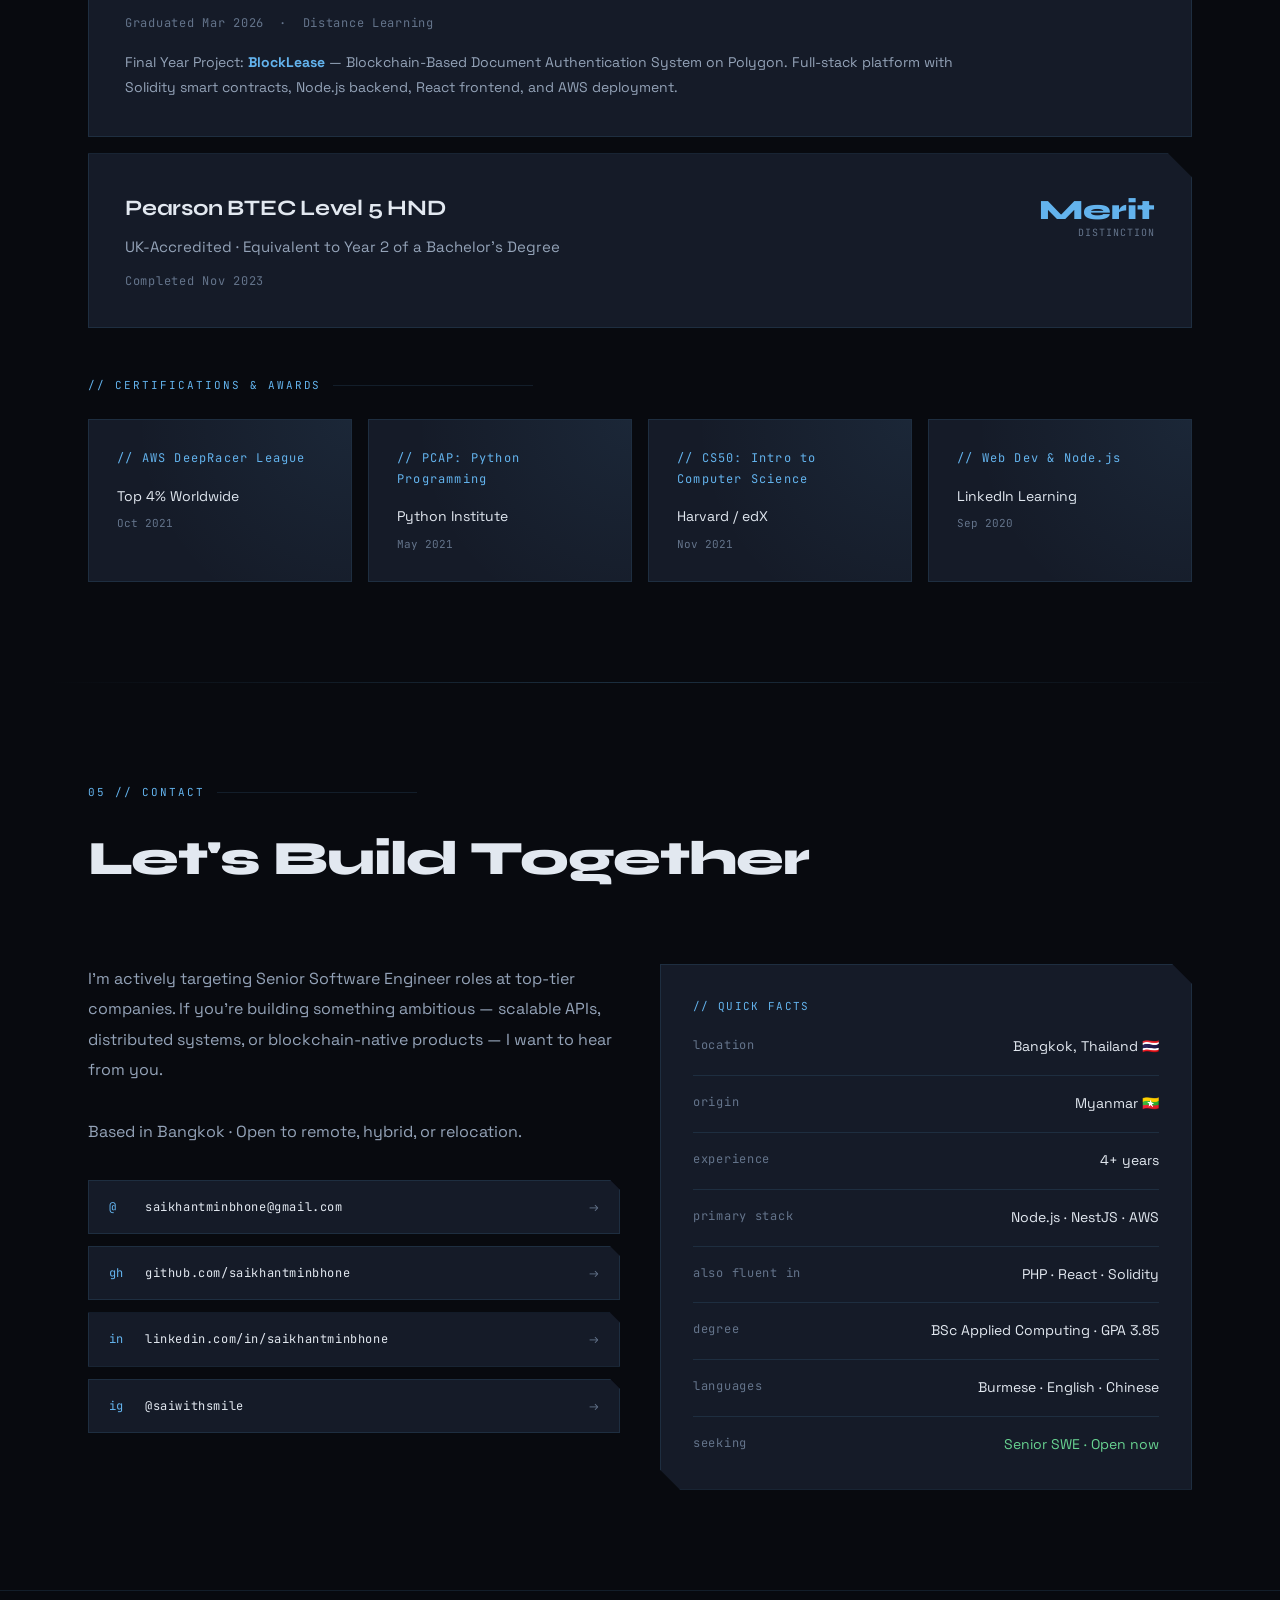
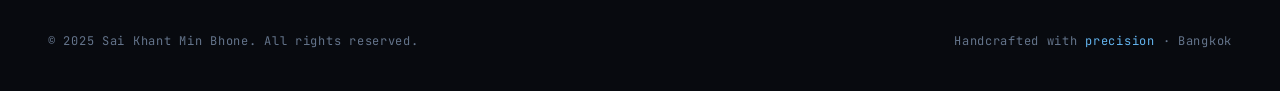
==== commit c88bfac0: "add uni" ====
--- a/index.html
+++ b/index.html
@@ -963,7 +963,7 @@
     <p class="hero-desc">
       Backend-focused engineer with 4+ years building scalable, high-availability systems.
       Reduced API latency by 30%, cut release cycles by 70%, maintained 99.9% uptime in production.
-      BSc Applied Computing — First Class, GPA 3.85. Based in Bangkok, building globally.
+      University of Portsmouth graduate - BSc Applied Computing — First Class, GPA 3.85. Based in Bangkok, building globally.
     </p>
     <div class="hero-cta">
       <a href="#projects" class="btn-primary">View Projects →</a>
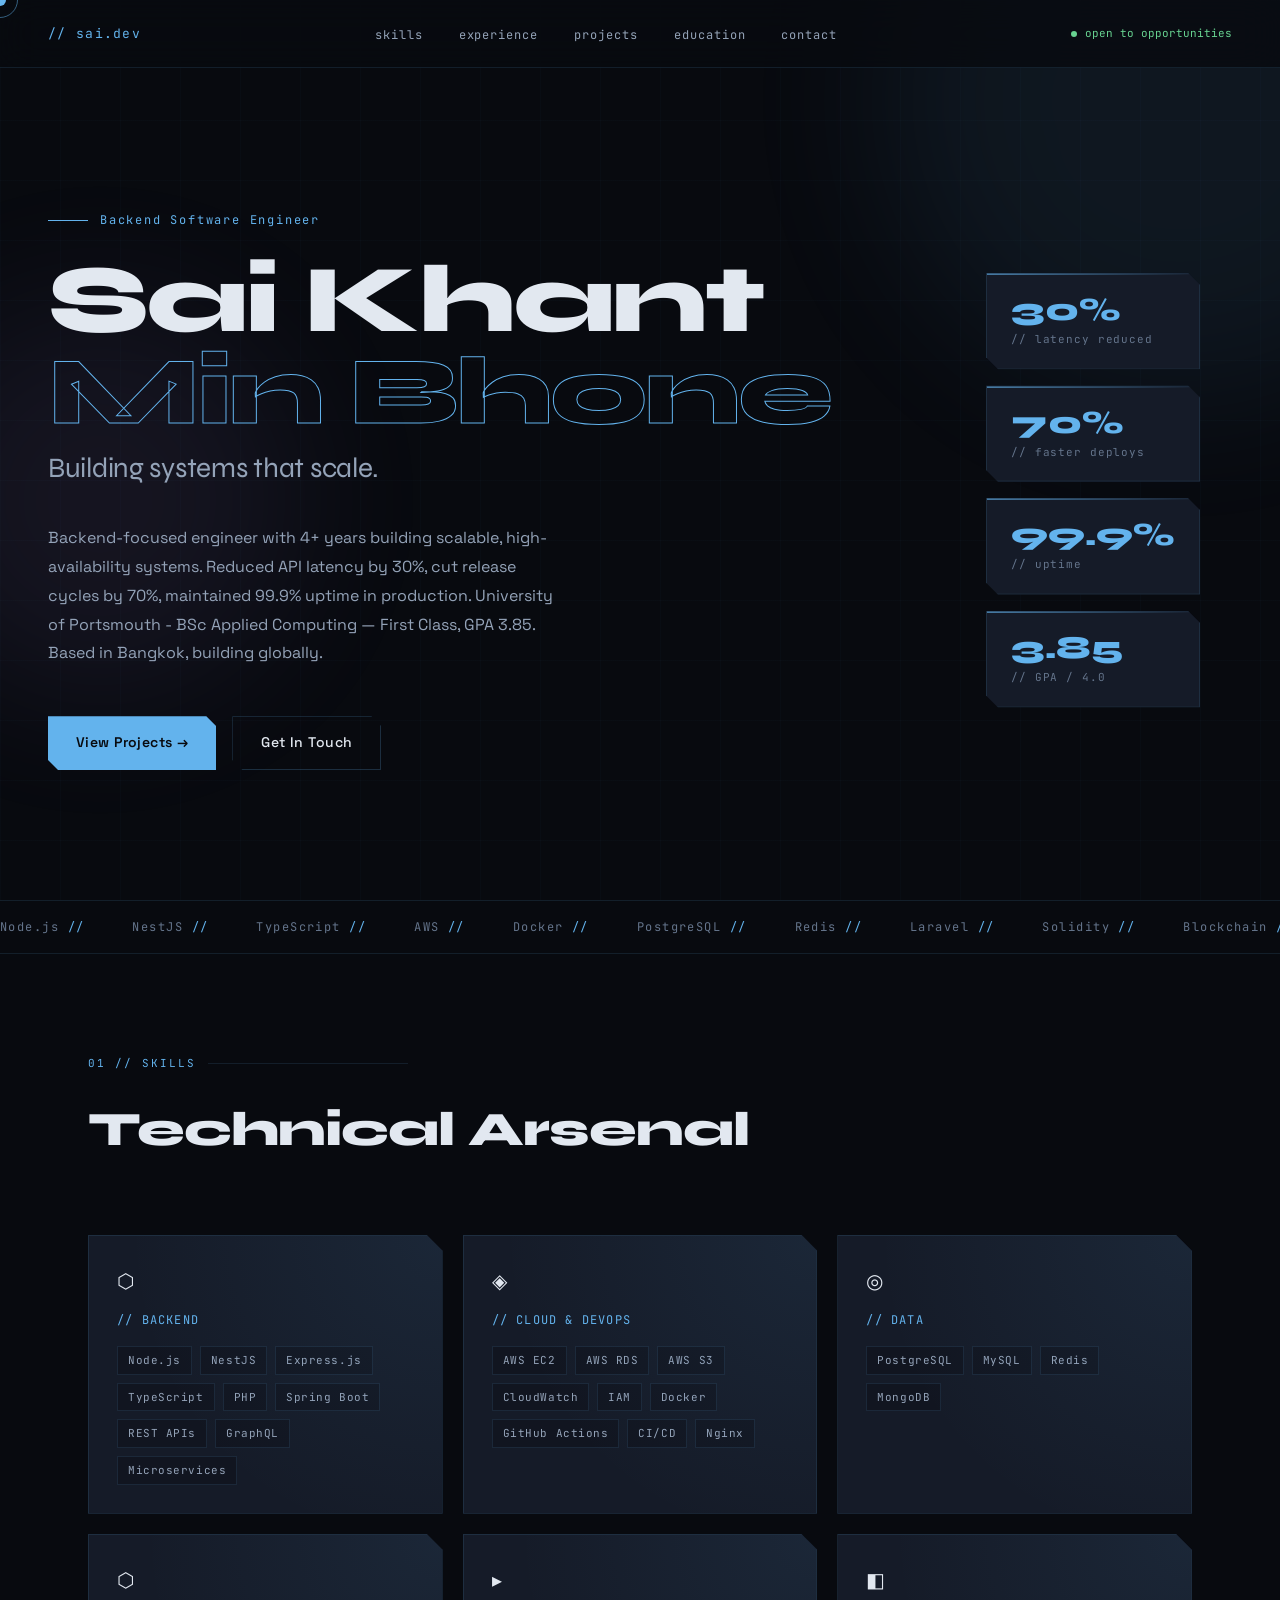
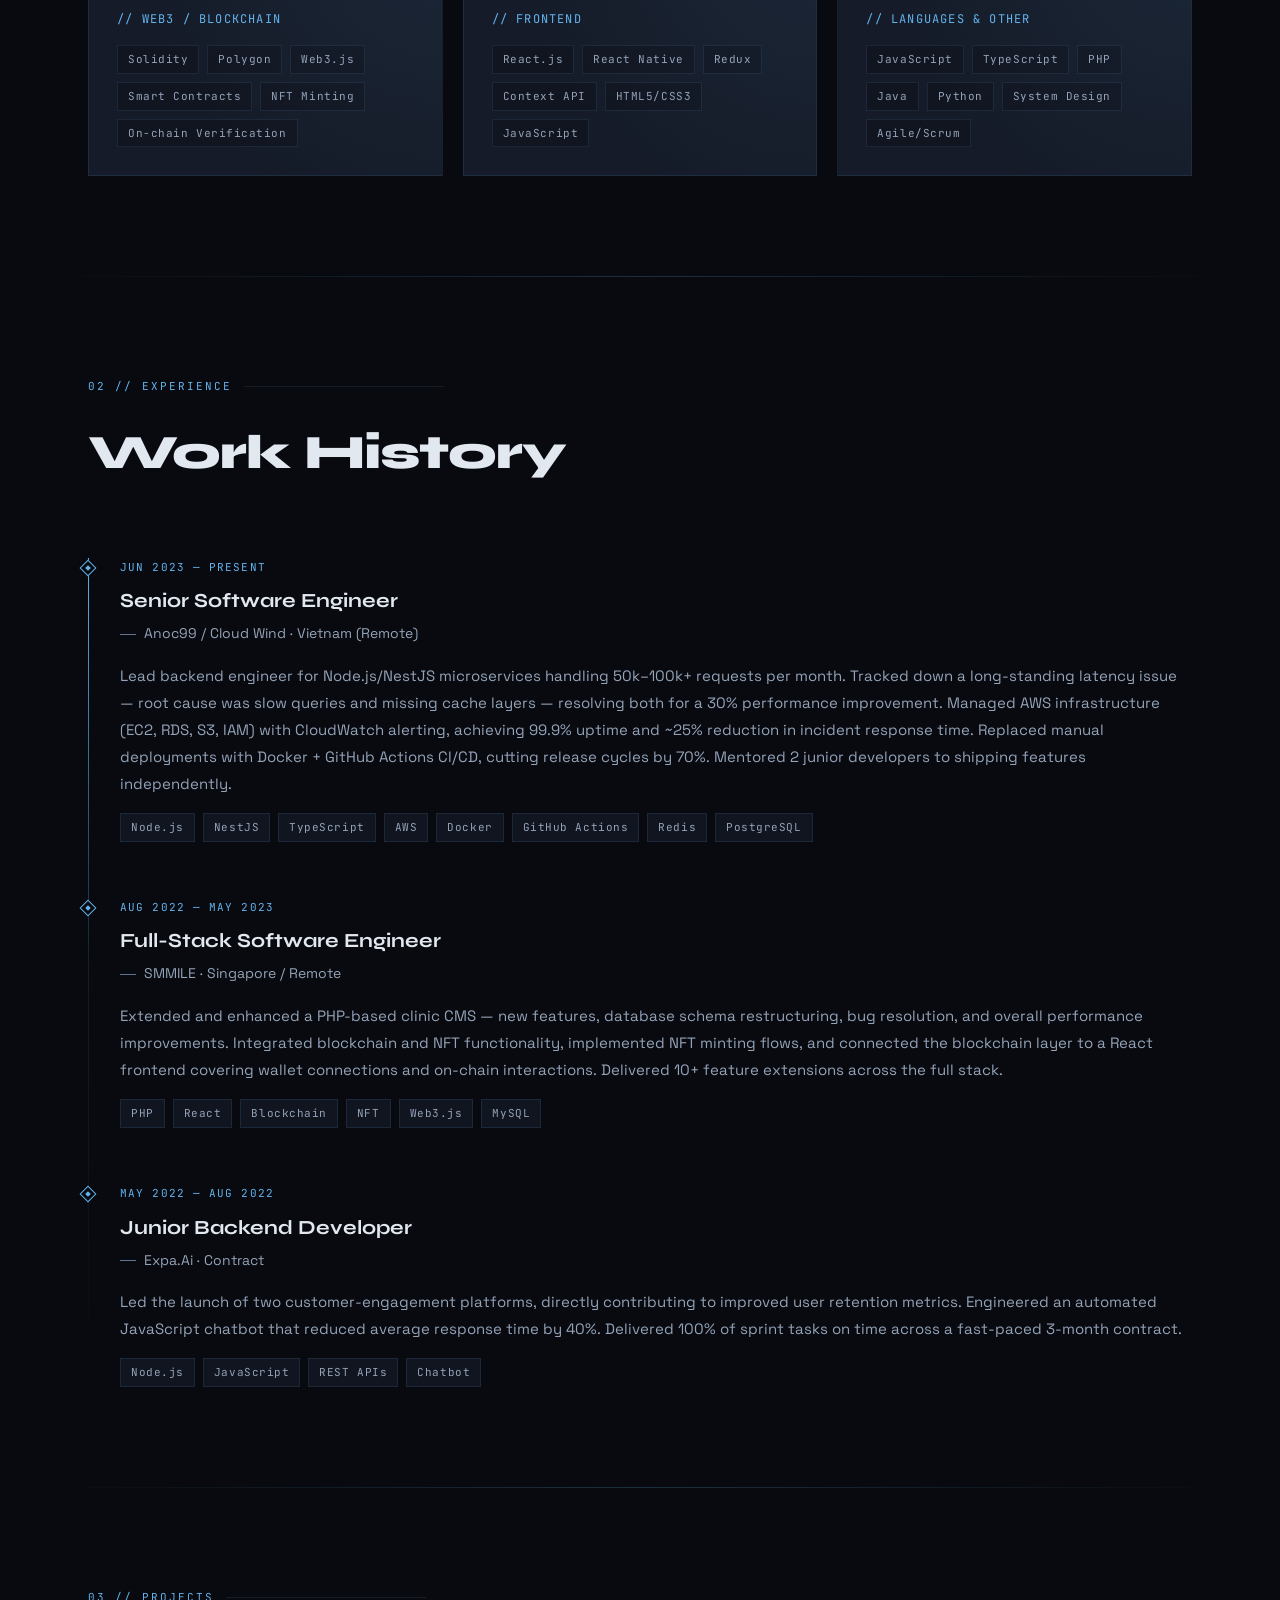
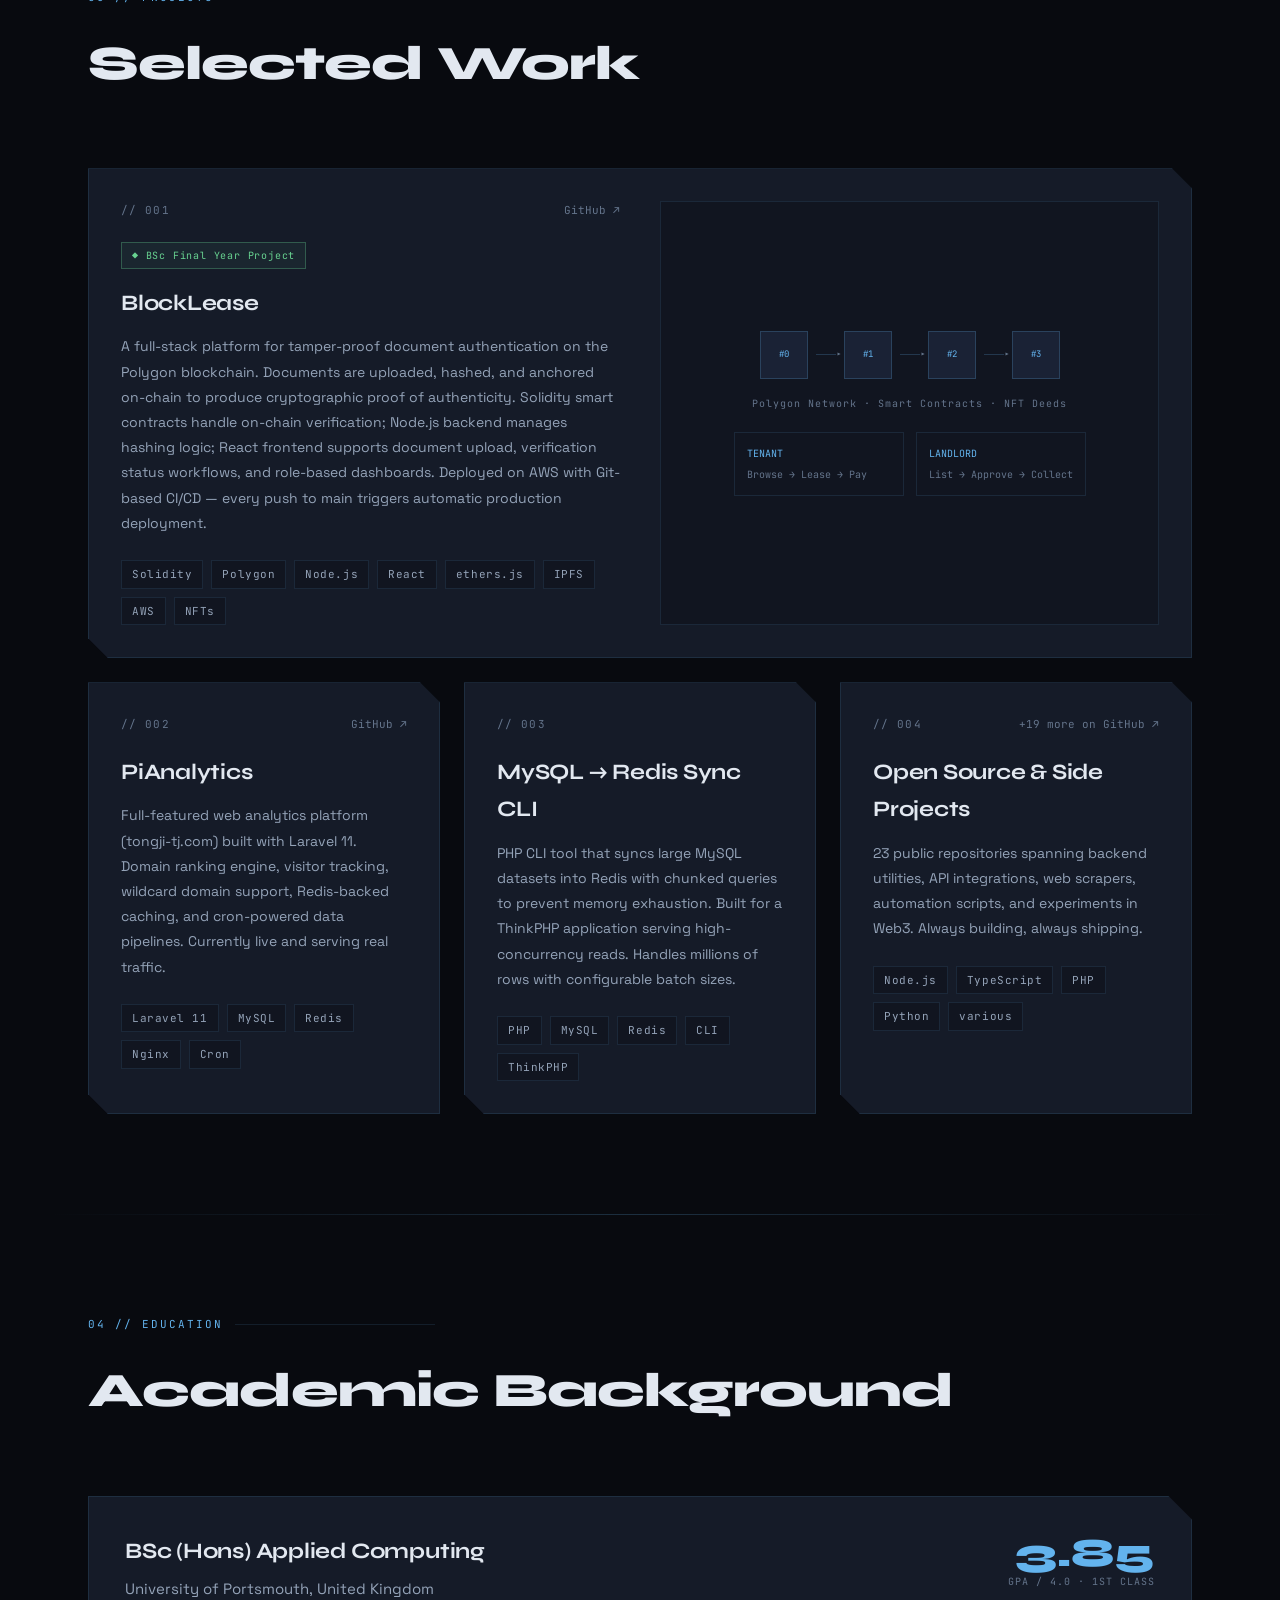
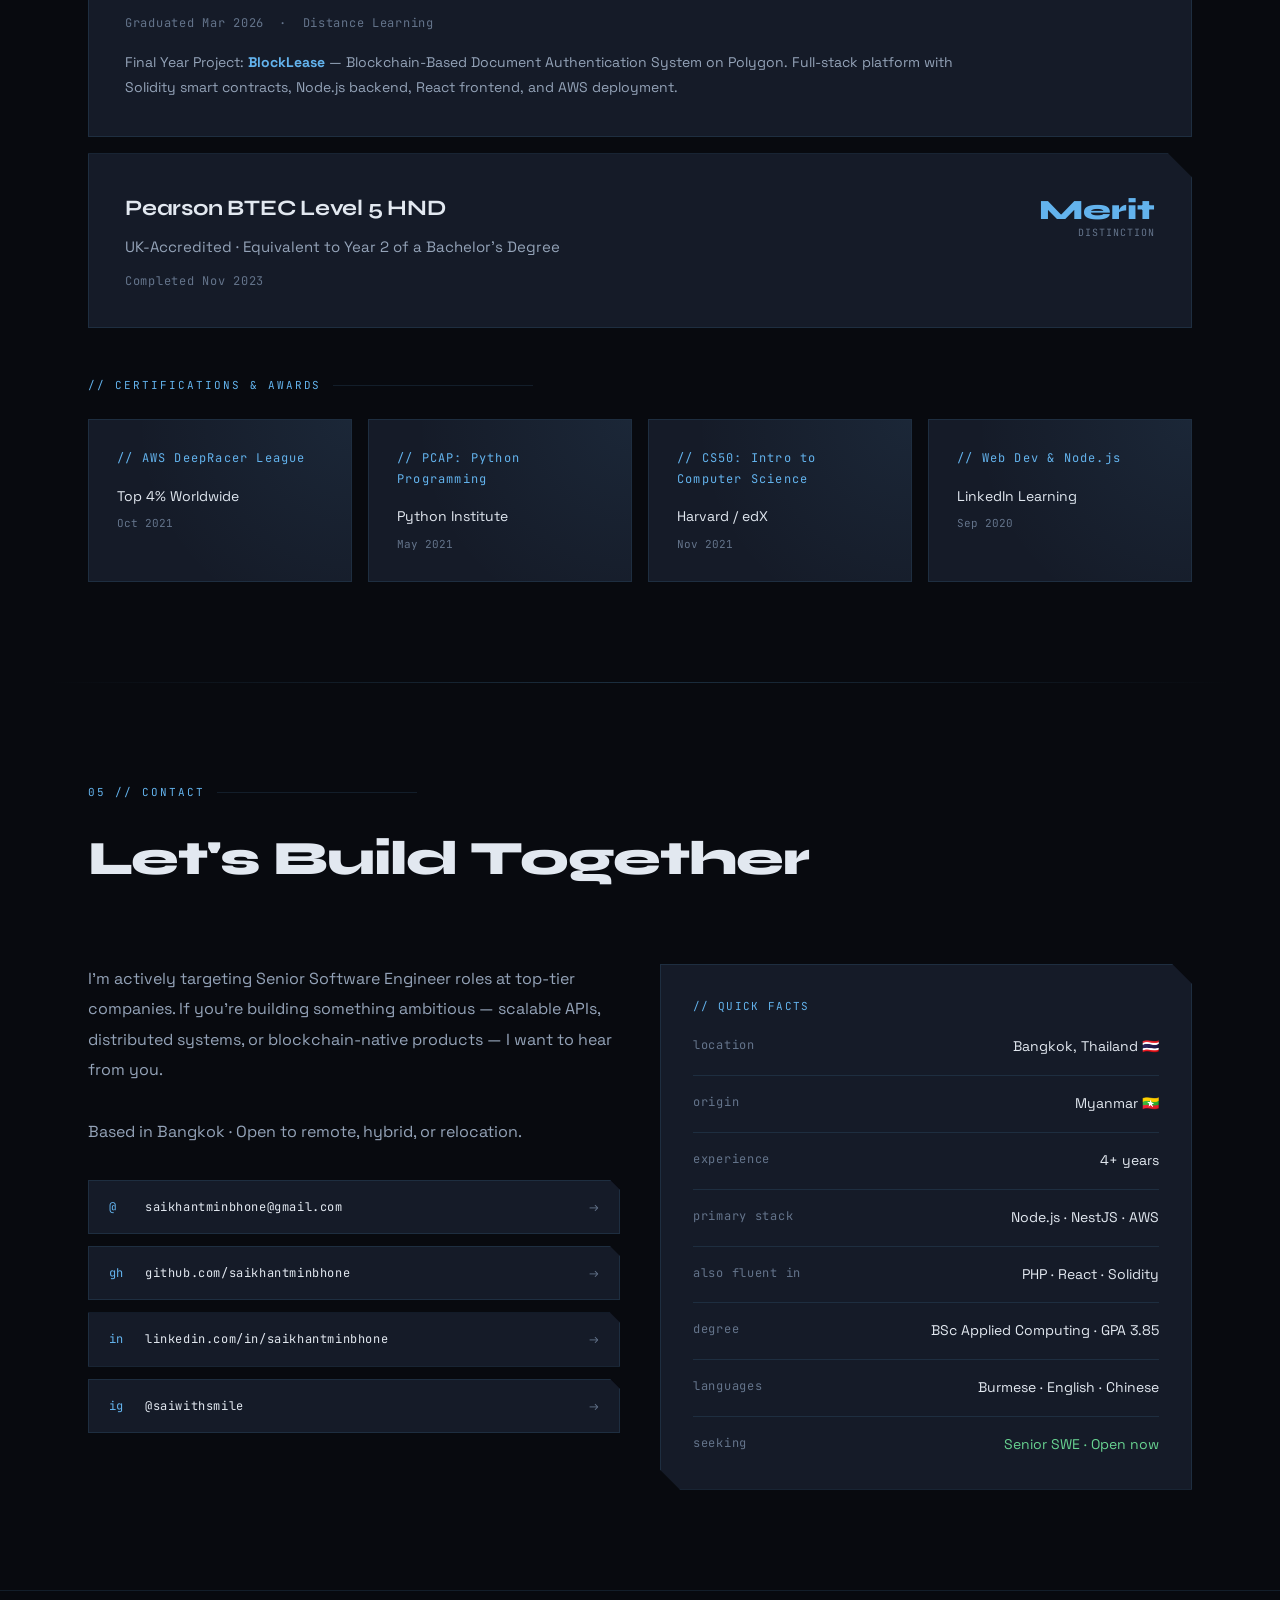
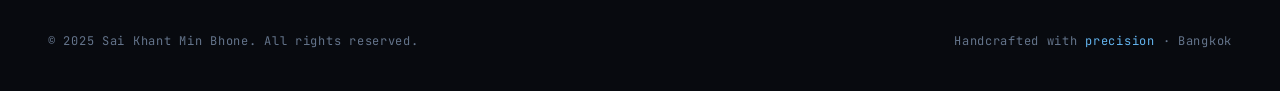
==== commit db01a1e8: "fix css" ====
--- a/index.html
+++ b/index.html
@@ -962,8 +962,8 @@
     <p class="hero-title">Building systems that scale.</p>
     <p class="hero-desc">
       Backend-focused engineer with 4+ years building scalable, high-availability systems.
-      Reduced API latency by 30%, cut release cycles by 70%, maintained 99.9% uptime in production.
-      University of Portsmouth graduate - BSc Applied Computing — First Class, GPA 3.85. Based in Bangkok, building globally.
+      Reduced API latency by 30%, cut release cycles by 70%, maintained 99.9% uptime in production. 
+      University of Portsmouth - BSc Applied Computing — First Class, GPA 3.85. Based in Bangkok, building globally.
     </p>
     <div class="hero-cta">
       <a href="#projects" class="btn-primary">View Projects →</a>
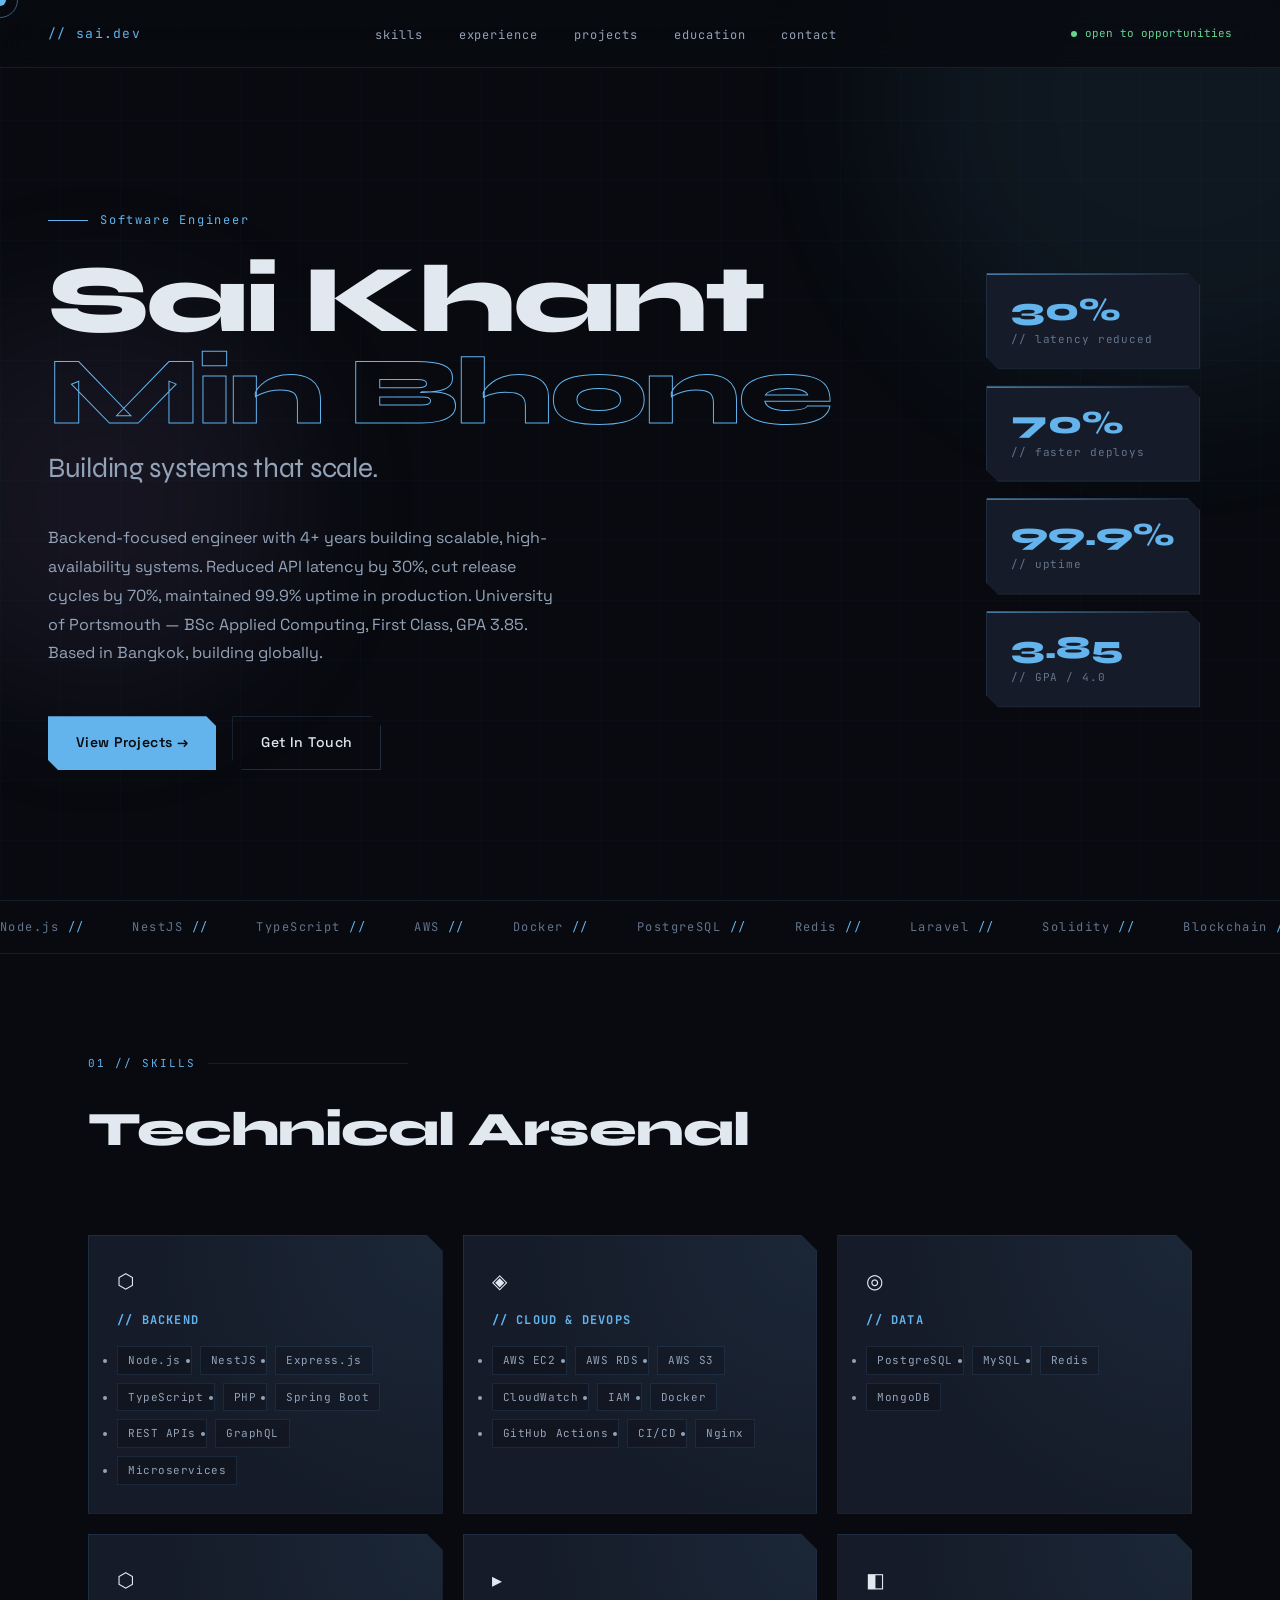
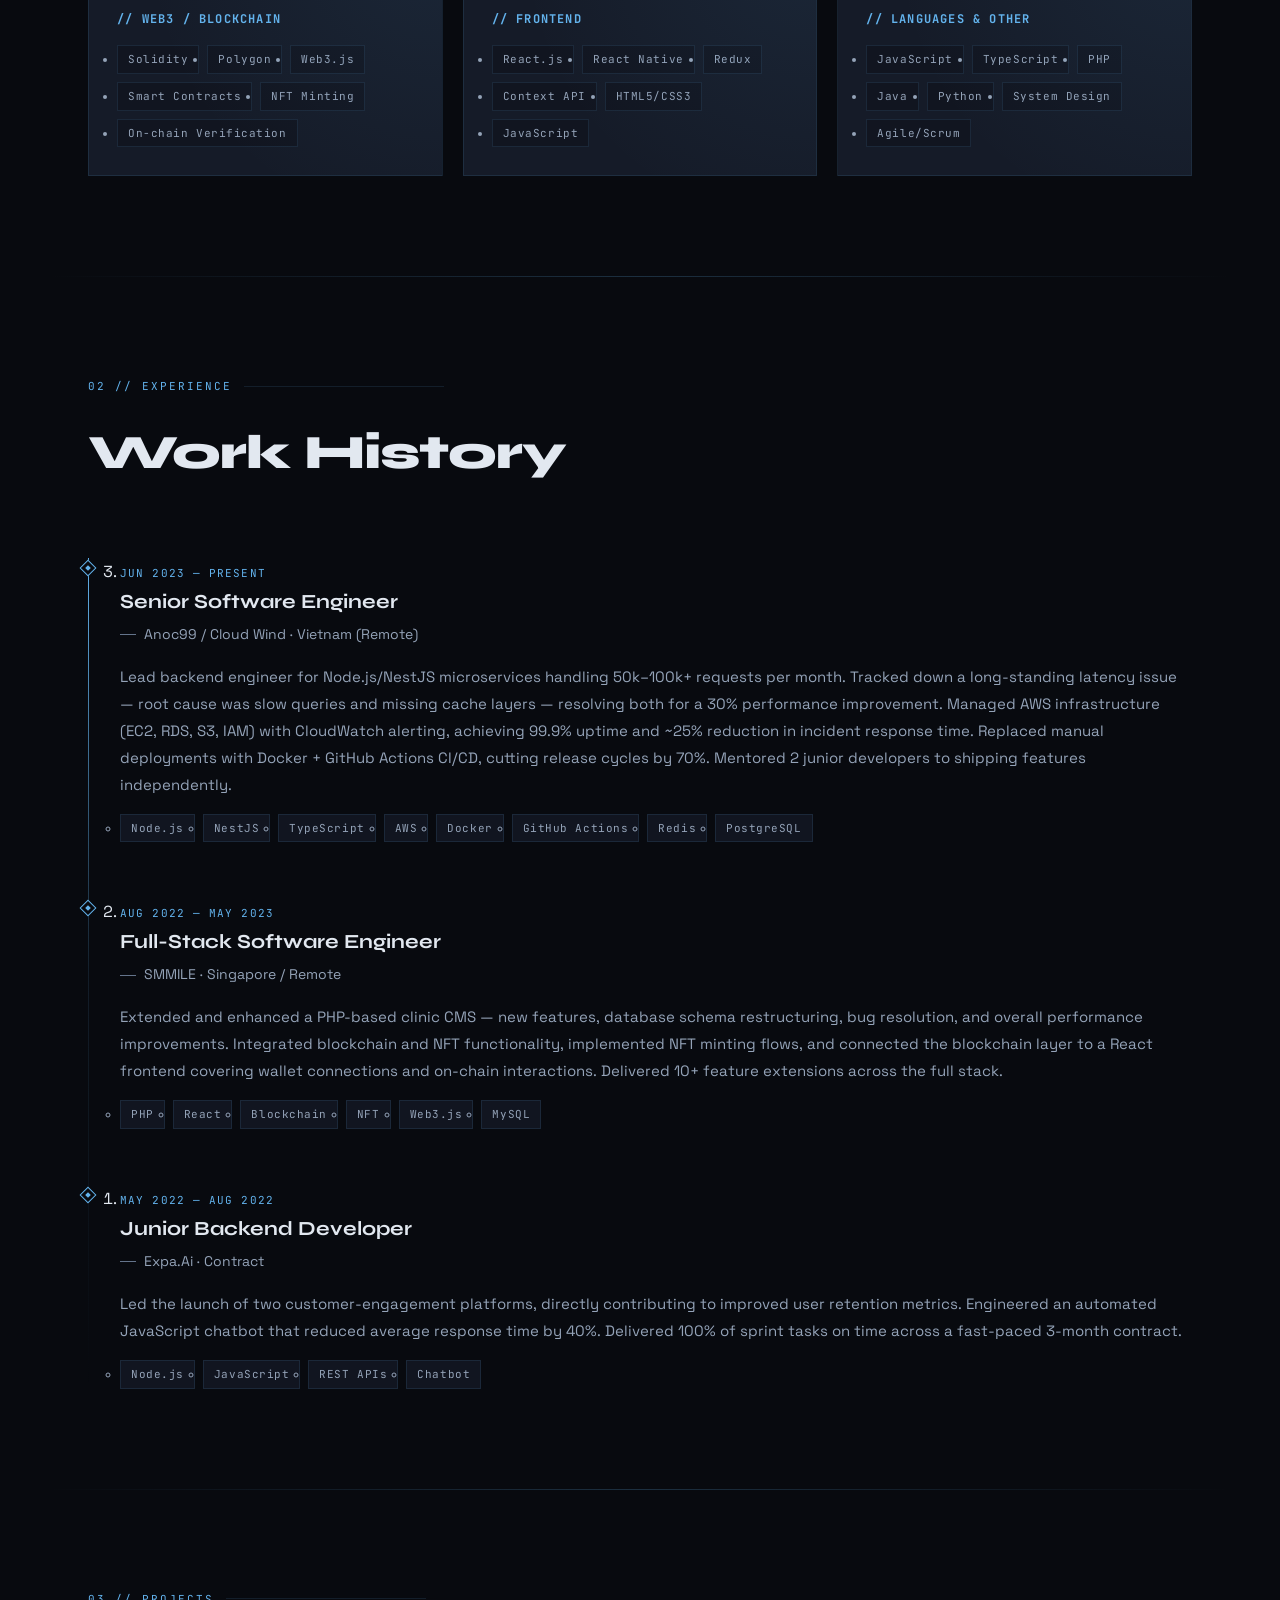
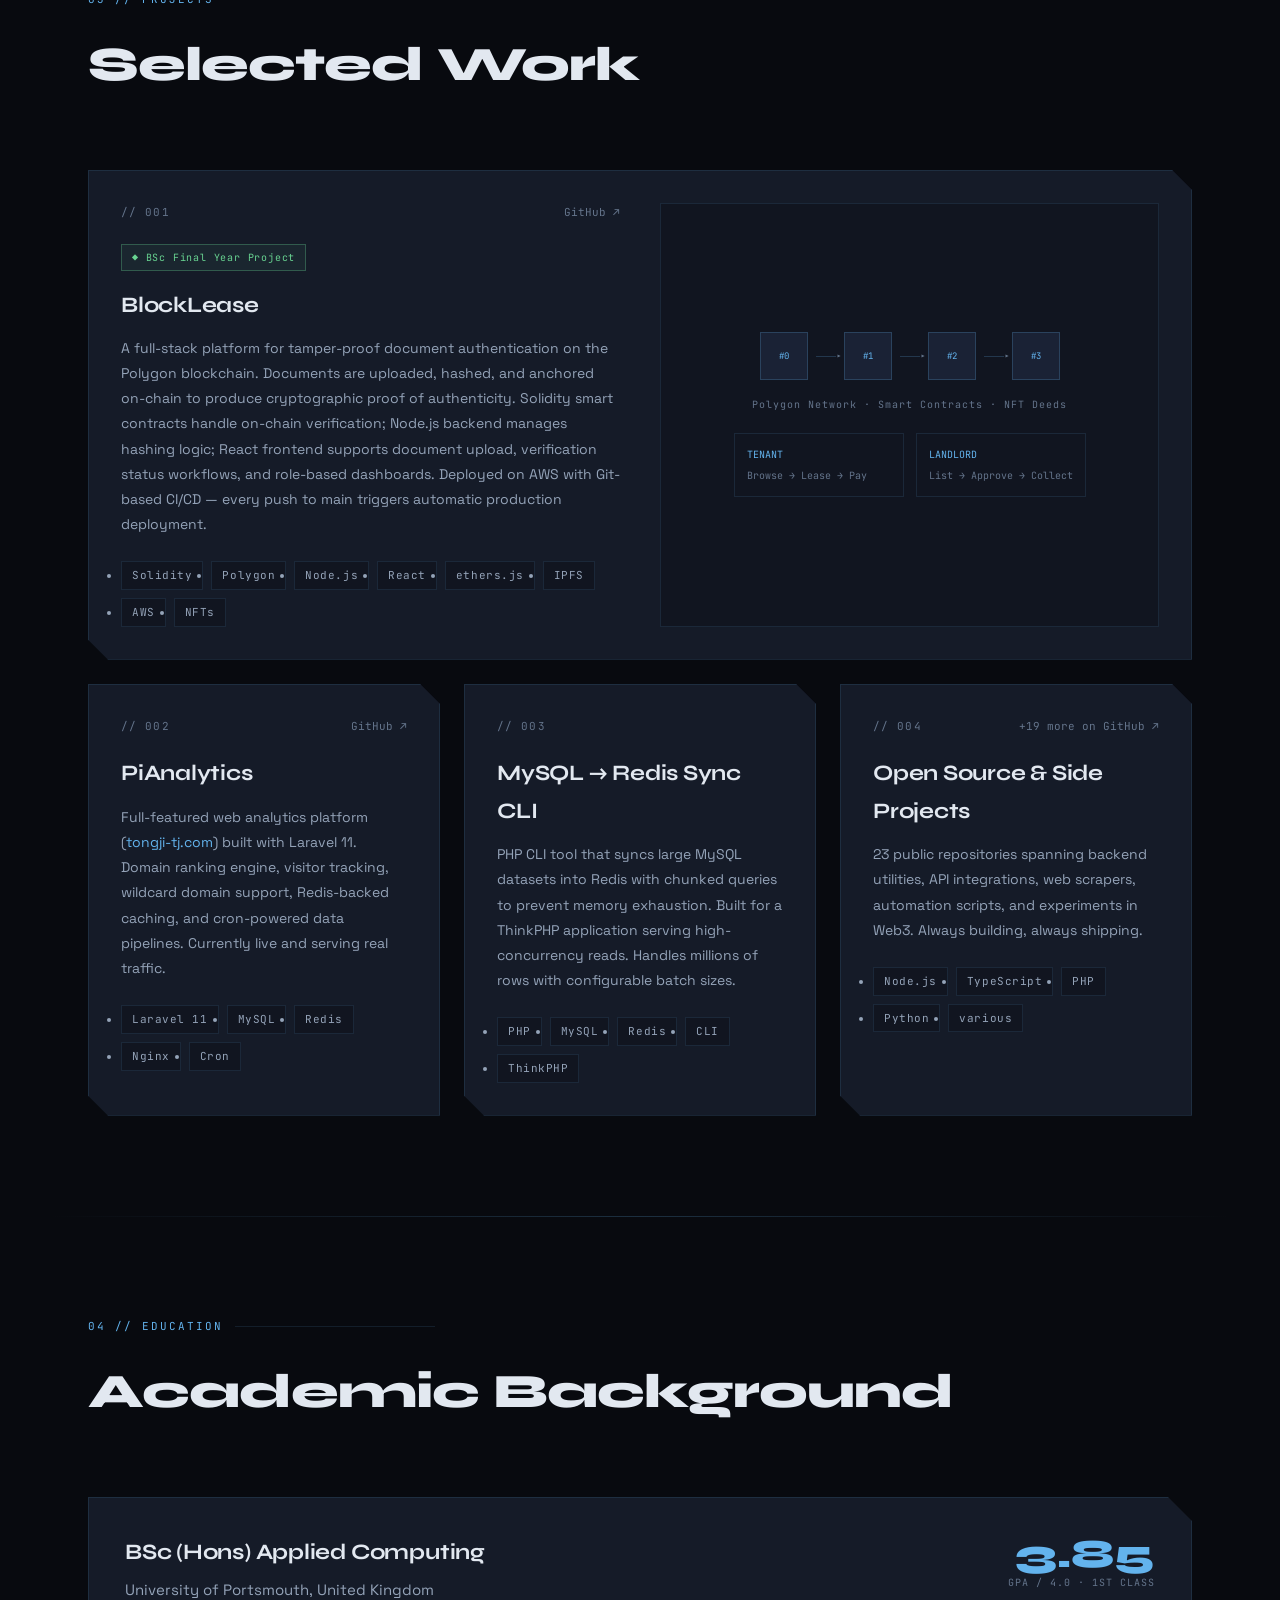
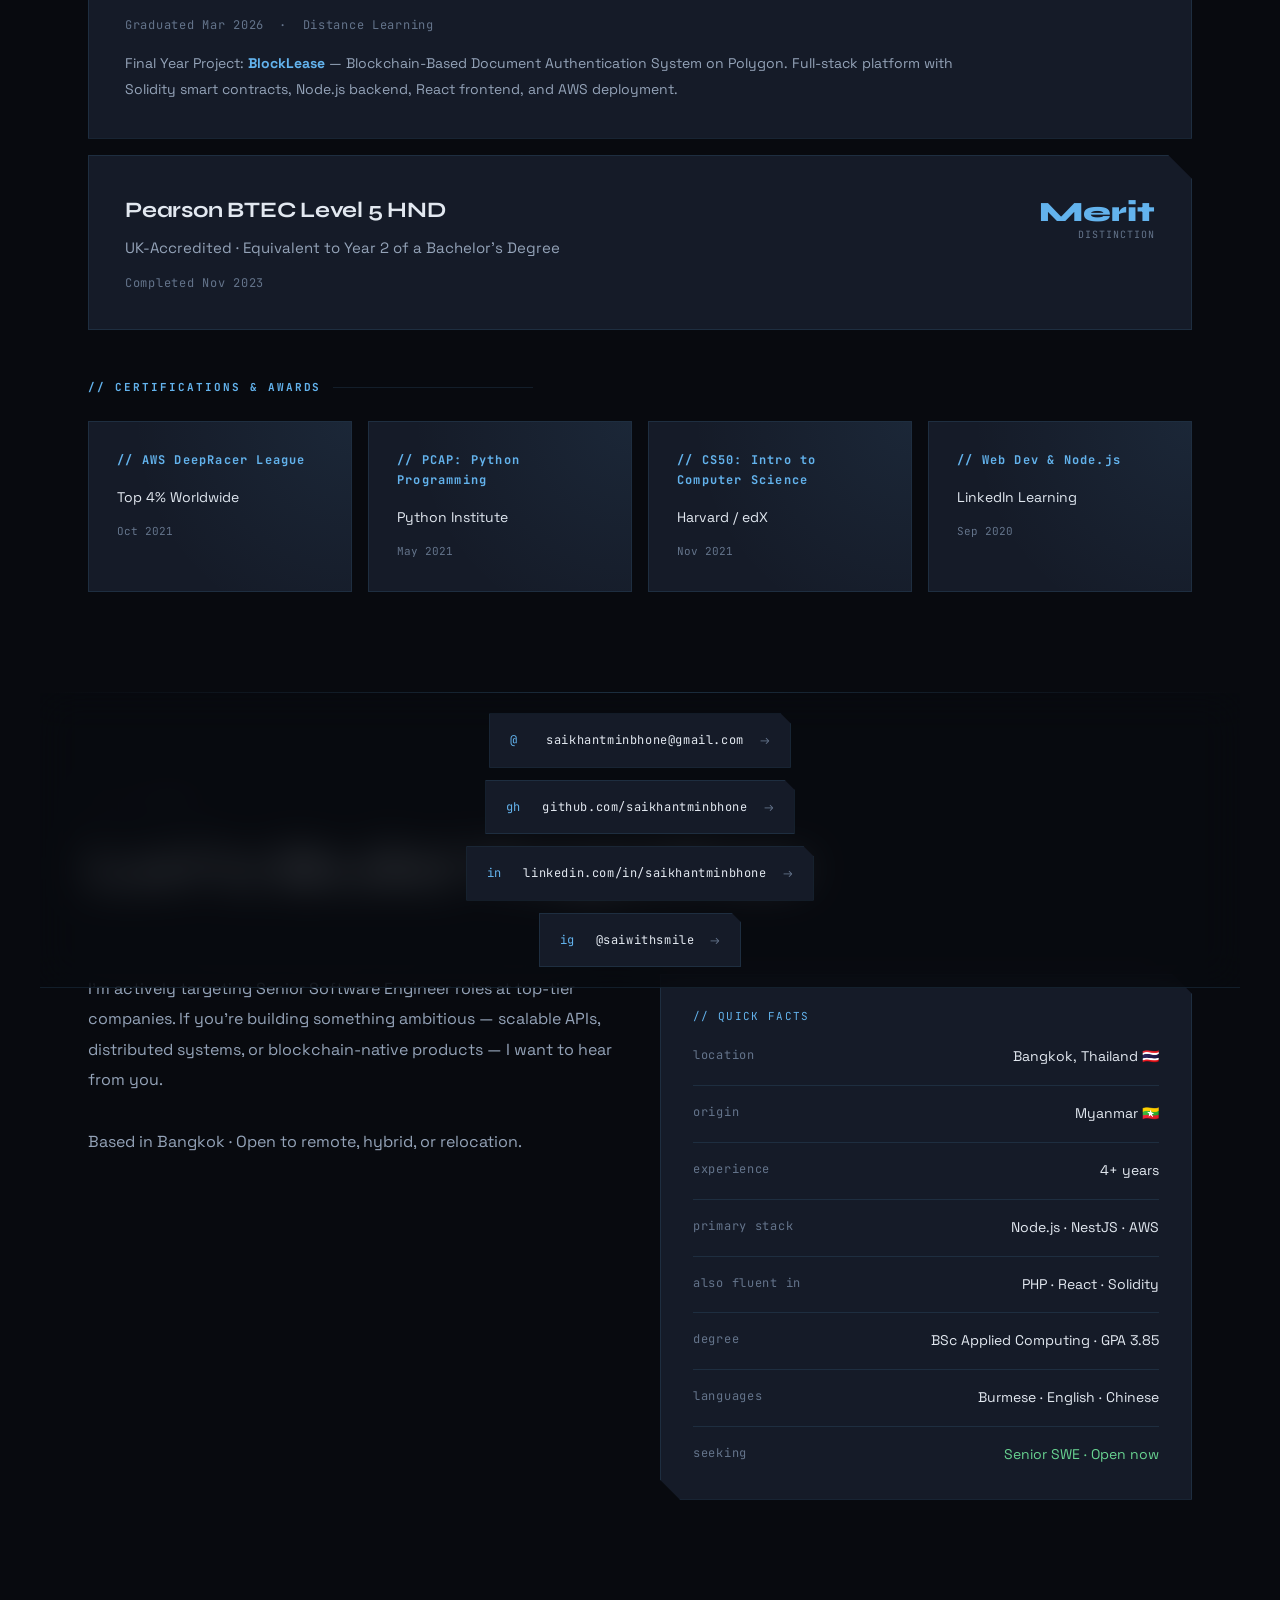
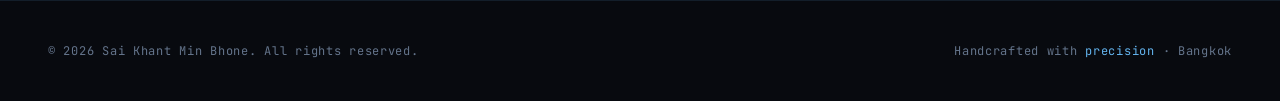
==== commit 75885d06: "fix seo" ====
--- a/index.html
+++ b/index.html
@@ -1,12 +1,185 @@
 <!DOCTYPE html>
-<html lang="en">
+<html lang="en" itemscope itemtype="https://schema.org/Person">
 <head>
 <meta charset="UTF-8">
 <meta name="viewport" content="width=device-width, initial-scale=1.0">
-<title>Sai Khant Min Bhone — Backend Engineer</title>
+
+<!-- =============================================
+     PRIMARY SEO META
+     ============================================= -->
+<title>Sai Khant Min Bhone | Senior Software Engineer — Node.js, AWS, Microservices</title>
+<meta name="description" content="Senior Software Engineer with 4+ years building scalable APIs and microservices. Reduced latency by 30%, maintained 99.9% uptime. Node.js · NestJS · AWS · TypeScript. BSc Applied Computing, First Class, GPA 3.85. Based in Bangkok — open to remote, hybrid, or relocation.">
+<meta name="keywords" content="Sai Khant, Sai Khant Min Bhone, Software Engineer Bangkok, Node.js Developer Thailand, NestJS Developer, Senior Software Engineer Remote, AWS Engineer, Microservices Developer, API Developer, PostgreSQL, Redis, Blockchain Developer Solidity, Backend Engineer Southeast Asia">
+<meta name="author" content="Sai Khant Min Bhone">
+<meta name="robots" content="index, follow, max-snippet:-1, max-image-preview:large, max-video-preview:-1">
+<meta name="theme-color" content="#63b3ed">
+<meta name="color-scheme" content="dark">
+<meta name="generator" content="">
+
+<!-- IDENTITY VERIFICATION -->
+<link rel="me" href="https://github.com/saikhantminbhone">
+<link rel="me" href="https://linkedin.com/in/saikhantminbhone">
+<link rel="me" href="mailto:saikhantminbhone@gmail.com">
+
+<!-- =============================================
+     OPEN GRAPH (LinkedIn, Facebook, Slack)
+     ============================================= -->
+<meta property="og:title" content="Sai Khant Min Bhone | Senior Software Engineer">
+<meta property="og:description" content="Software engineer building high-availability systems. 30% latency reduction, 99.9% uptime. Node.js · NestJS · AWS · Blockchain. Open to senior roles globally.">
+<meta property="og:type" content="profile">
+<meta property="og:url" content="https://www.saikhant.com/">
+<meta property="og:image" content="https://www.saikhant.com/preview.png">
+<meta property="og:image:alt" content="Sai Khant Min Bhone — Senior Software Engineer portfolio">
+<meta property="og:image:width" content="1200">
+<meta property="og:image:height" content="630">
+<meta property="og:locale" content="en_US">
+<meta property="og:site_name" content="Sai Khant Min Bhone — Portfolio">
+<meta property="profile:first_name" content="Sai Khant">
+<meta property="profile:last_name" content="Min Bhone">
+<meta property="profile:username" content="saikhantminbhone">
+
+<!-- =============================================
+     TWITTER / X CARD
+     ============================================= -->
+<meta name="twitter:card" content="summary_large_image">
+<meta name="twitter:site" content="@saiwithsmile">
+<meta name="twitter:creator" content="@saiwithsmile">
+<meta name="twitter:title" content="Sai Khant Min Bhone | Senior Software Engineer">
+<meta name="twitter:description" content="Software Engineer. Node.js · NestJS · AWS · Blockchain. 30% latency reduction. 99.9% uptime. Open to senior roles globally.">
+<meta name="twitter:image" content="https://www.saikhant.com/preview.png">
+<meta name="twitter:image:alt" content="Sai Khant Min Bhone — Senior Software Engineer">
+
+<!-- =============================================
+     CANONICAL + ALTERNATE
+     ============================================= -->
+<link rel="canonical" href="https://www.saikhant.com/">
+<link rel="alternate" hreflang="en" href="https://www.saikhant.com/">
+<link rel="alternate" hreflang="x-default" href="https://www.saikhant.com/">
+
+<!-- =============================================
+     PERFORMANCE: PRELOAD CRITICAL ASSETS
+     ============================================= -->
 <link rel="preconnect" href="https://fonts.googleapis.com">
 <link rel="preconnect" href="https://fonts.gstatic.com" crossorigin>
+<link rel="preload" as="style" href="https://fonts.googleapis.com/css2?family=Space+Grotesk:wght@300;400;500;600;700&family=Syne:wght@400;500;600;700;800&family=JetBrains+Mono:wght@300;400;500&display=swap">
 <link href="https://fonts.googleapis.com/css2?family=Space+Grotesk:wght@300;400;500;600;700&family=Syne:wght@400;500;600;700;800&family=JetBrains+Mono:wght@300;400;500&display=swap" rel="stylesheet">
+
+<!-- =============================================
+     STRUCTURED DATA: RICH PERSON SCHEMA
+     ============================================= -->
+<script type="application/ld+json">
+{
+  "@context": "https://schema.org",
+  "@type": "Person",
+  "@id": "https://www.saikhant.com/#person",
+  "name": "Sai Khant Min Bhone",
+  "alternateName": ["Sai Khant", "saikhantminbhone"],
+  "jobTitle": "Senior Software Engineer",
+  "description": "Backend-focused Senior Software Engineer with 4+ years building scalable APIs and microservices. Specializes in Node.js, NestJS, TypeScript, AWS, and blockchain development.",
+  "url": "https://www.saikhant.com/",
+  "email": "mailto:saikhantminbhone@gmail.com",
+  "image": "https://www.saikhant.com/preview.png",
+  "nationality": {
+    "@type": "Country",
+    "name": "Myanmar"
+  },
+  "address": {
+    "@type": "PostalAddress",
+    "addressLocality": "Bangkok",
+    "addressCountry": "TH"
+  },
+  "sameAs": [
+    "https://github.com/saikhantminbhone",
+    "https://linkedin.com/in/saikhantminbhone",
+    "https://www.instagram.com/saiwithsmile",
+    "https://www.saikhant.com/"
+  ],
+  "knowsAbout": [
+    "Node.js", "NestJS", "TypeScript", "AWS", "Docker",
+    "PostgreSQL", "Redis", "MongoDB", "MySQL",
+    "Microservices Architecture", "REST APIs", "GraphQL",
+    "Solidity", "Blockchain", "Smart Contracts", "Polygon",
+    "PHP", "Laravel", "React.js", "GitHub Actions", "CI/CD",
+    "System Design", "Agile", "Scrum"
+  ],
+  "alumniOf": [
+    {
+      "@type": "CollegeOrUniversity",
+      "name": "University of Portsmouth",
+      "sameAs": "https://www.port.ac.uk/"
+    }
+  ],
+  "hasCredential": [
+    {
+      "@type": "EducationalOccupationalCredential",
+      "name": "BSc (Hons) Applied Computing — First Class Honours",
+      "credentialCategory": "degree",
+      "recognizedBy": {
+        "@type": "CollegeOrUniversity",
+        "name": "University of Portsmouth"
+      },
+      "dateCreated": "2026-03",
+      "description": "GPA 3.85/4.0. Final Year Project: BlockLease — Blockchain-Based Document Authentication System on Polygon."
+    }
+  ],
+  "worksFor": {
+    "@type": "Organization",
+    "name": "Anoc99 / Cloud Wind",
+    "location": "Vietnam"
+  },
+  "workExample": [
+    {
+      "@type": "SoftwareApplication",
+      "name": "BlockLease",
+      "description": "Blockchain-based document authentication platform on Polygon. Solidity smart contracts, Node.js backend, React frontend, AWS deployment.",
+      "applicationCategory": "BusinessApplication",
+      "operatingSystem": "Web",
+      "url": "https://github.com/saikhantminbhone"
+    },
+    {
+      "@type": "SoftwareApplication",
+      "name": "PiAnalytics",
+      "description": "Full-featured multi-tenant web analytics SaaS built with Laravel 11. Live at tongji-tj.com.",
+      "applicationCategory": "BusinessApplication",
+      "operatingSystem": "Web",
+      "url": "https://tongji-tj.com"
+    }
+  ]
+}
+</script>
+
+<!-- Breadcrumb schema for Google rich results -->
+<script type="application/ld+json">
+{
+  "@context": "https://schema.org",
+  "@type": "BreadcrumbList",
+  "itemListElement": [
+    {
+      "@type": "ListItem",
+      "position": 1,
+      "name": "Home",
+      "item": "https://www.saikhant.com/"
+    }
+  ]
+}
+</script>
+
+<!-- WebSite schema for sitelinks searchbox -->
+<script type="application/ld+json">
+{
+  "@context": "https://schema.org",
+  "@type": "WebSite",
+  "@id": "https://www.saikhant.com/#website",
+  "url": "https://www.saikhant.com/",
+  "name": "Sai Khant Min Bhone — Senior Software Engineer",
+  "description": "Portfolio of Sai Khant Min Bhone, Senior Software Engineer specializing in Node.js, AWS, and microservices.",
+  "publisher": {
+    "@id": "https://www.saikhant.com/#person"
+  },
+  "inLanguage": "en-US"
+}
+</script>
+
 <style>
   :root {
     --bg: #080a0f;
@@ -442,7 +615,6 @@
   .timeline-item {
     position: relative;
     margin-bottom: 56px;
-    padding-bottom: 0;
   }
   .timeline-item:last-child { margin-bottom: 0; }
 
@@ -617,7 +789,6 @@
     padding: 20px;
   }
 
-  /* blockchain viz */
   .chain-viz {
     display: flex;
     align-items: center;
@@ -710,7 +881,7 @@
     letter-spacing: 0.1em;
   }
 
-  /* ABOUT / CONTACT */
+  /* CONTACT */
   .contact-grid {
     display: grid;
     grid-template-columns: 1fr 1fr;
@@ -772,7 +943,6 @@
   }
   .contact-link:hover .contact-link-arrow { color: var(--cyan); }
 
-  /* ABOUT RIGHT */
   .about-card {
     background: var(--surface);
     border: 1px solid var(--border);
@@ -927,545 +1097,563 @@
   }
 </style>
 </head>
+
+<!-- itemprop attributes on body for microdata fallback -->
 <body>
 
-<div id="cursor"></div>
-<div id="cursor-ring"></div>
-<div class="scroll-indicator" id="scroll-bar"></div>
-<div class="glow-orb orb1"></div>
-<div class="glow-orb orb2"></div>
-
-<!-- NAV -->
-<nav>
-  <a href="#" class="nav-logo">// sai.dev</a>
-  <ul class="nav-links">
-    <li><a href="#skills">skills</a></li>
-    <li><a href="#experience">experience</a></li>
-    <li><a href="#projects">projects</a></li>
-    <li><a href="#education">education</a></li>
-    <li><a href="#contact">contact</a></li>
-  </ul>
-  <div class="nav-status">
-    <div class="status-dot"></div>
-    open to opportunities
-  </div>
-</nav>
-
-<!-- HERO -->
-<section id="hero" style="max-width: none; padding: 0 48px;">
-  <div class="hero-content">
-    <div class="hero-label">Backend Software Engineer</div>
-    <h1 class="hero-name">
-      Sai Khant
-      <span class="accent">Min Bhone</span>
-    </h1>
-    <p class="hero-title">Building systems that scale.</p>
-    <p class="hero-desc">
-      Backend-focused engineer with 4+ years building scalable, high-availability systems.
-      Reduced API latency by 30%, cut release cycles by 70%, maintained 99.9% uptime in production. 
-      University of Portsmouth - BSc Applied Computing — First Class, GPA 3.85. Based in Bangkok, building globally.
-    </p>
-    <div class="hero-cta">
-      <a href="#projects" class="btn-primary">View Projects →</a>
-      <a href="#contact" class="btn-ghost">Get In Touch</a>
+<div id="cursor" aria-hidden="true"></div>
+<div id="cursor-ring" aria-hidden="true"></div>
+<div class="scroll-indicator" id="scroll-bar" aria-hidden="true" role="progressbar" aria-label="Page scroll progress"></div>
+<div class="glow-orb orb1" aria-hidden="true"></div>
+<div class="glow-orb orb2" aria-hidden="true"></div>
+
+<!-- HEADER LANDMARK -->
+<header>
+  <nav aria-label="Primary navigation">
+    <a href="#" class="nav-logo" aria-label="Sai Khant Min Bhone — home">// sai.dev</a>
+    <ul class="nav-links" role="list">
+      <li><a href="#skills">skills</a></li>
+      <li><a href="#experience">experience</a></li>
+      <li><a href="#projects">projects</a></li>
+      <li><a href="#education">education</a></li>
+      <li><a href="#contact">contact</a></li>
+    </ul>
+    <div class="nav-status" aria-label="Availability status: open to opportunities">
+      <div class="status-dot" aria-hidden="true"></div>
+      open to opportunities
+    </div>
+  </nav>
+</header>
+
+<!-- MAIN CONTENT LANDMARK -->
+<main>
+
+  <!-- HERO -->
+  <section id="hero" style="max-width: none; padding: 0 48px;" aria-labelledby="hero-name">
+    <div class="hero-content">
+      <p class="hero-label">Software Engineer</p>
+      <h1 class="hero-name" id="hero-name" itemprop="name">
+        Sai Khant
+        <span class="accent">Min Bhone</span>
+      </h1>
+      <p class="hero-title" itemprop="jobTitle">Building systems that scale.</p>
+      <p class="hero-desc" itemprop="description">
+        Backend-focused engineer with 4+ years building scalable, high-availability systems.
+        Reduced API latency by 30%, cut release cycles by 70%, maintained 99.9% uptime in production.
+        University of Portsmouth — BSc Applied Computing, First Class, GPA 3.85. Based in Bangkok, building globally.
+      </p>
+      <div class="hero-cta">
+        <a href="#projects" class="btn-primary">View Projects →</a>
+        <a href="#contact" class="btn-ghost">Get In Touch</a>
+      </div>
+    </div>
+
+    <aside class="hero-stats" aria-label="Key metrics">
+      <div class="stat-card">
+        <div class="stat-num">30%</div>
+        <div class="stat-label">// latency reduced</div>
+      </div>
+      <div class="stat-card">
+        <div class="stat-num">70%</div>
+        <div class="stat-label">// faster deploys</div>
+      </div>
+      <div class="stat-card">
+        <div class="stat-num">99.9%</div>
+        <div class="stat-label">// uptime</div>
+      </div>
+      <div class="stat-card">
+        <div class="stat-num">3.85</div>
+        <div class="stat-label">// GPA / 4.0</div>
+      </div>
+    </aside>
+  </section>
+
+  <!-- MARQUEE (aria-hidden: decorative) -->
+  <div class="marquee-wrap" aria-hidden="true">
+    <div class="marquee-track">
+      <span class="marquee-item">Node.js <span>//</span></span>
+      <span class="marquee-item">NestJS <span>//</span></span>
+      <span class="marquee-item">TypeScript <span>//</span></span>
+      <span class="marquee-item">AWS <span>//</span></span>
+      <span class="marquee-item">Docker <span>//</span></span>
+      <span class="marquee-item">PostgreSQL <span>//</span></span>
+      <span class="marquee-item">Redis <span>//</span></span>
+      <span class="marquee-item">Laravel <span>//</span></span>
+      <span class="marquee-item">Solidity <span>//</span></span>
+      <span class="marquee-item">Blockchain <span>//</span></span>
+      <span class="marquee-item">REST APIs <span>//</span></span>
+      <span class="marquee-item">Microservices <span>//</span></span>
+      <span class="marquee-item">Node.js <span>//</span></span>
+      <span class="marquee-item">NestJS <span>//</span></span>
+      <span class="marquee-item">TypeScript <span>//</span></span>
+      <span class="marquee-item">AWS <span>//</span></span>
+      <span class="marquee-item">Docker <span>//</span></span>
+      <span class="marquee-item">PostgreSQL <span>//</span></span>
+      <span class="marquee-item">Redis <span>//</span></span>
+      <span class="marquee-item">Laravel <span>//</span></span>
+      <span class="marquee-item">Solidity <span>//</span></span>
+      <span class="marquee-item">Blockchain <span>//</span></span>
     </div>
   </div>
 
-  <div class="hero-stats">
-    <div class="stat-card">
-      <div class="stat-num">30%</div>
-      <div class="stat-label">// latency reduced</div>
+  <!-- SKILLS -->
+  <section id="skills" class="fade-in" aria-labelledby="skills-heading">
+    <div class="section-label" aria-hidden="true">01 // SKILLS</div>
+    <h2 class="section-title" id="skills-heading">Technical Arsenal</h2>
+
+    <div class="skills-grid" role="list" aria-label="Technical skills by category">
+      <article class="skill-group" role="listitem" aria-label="Backend skills">
+        <span class="skill-group-icon" aria-hidden="true">⬡</span>
+        <h3 class="skill-group-title">// BACKEND</h3>
+        <ul class="skill-tags" aria-label="Backend technologies" role="list">
+          <li class="tag">Node.js</li>
+          <li class="tag">NestJS</li>
+          <li class="tag">Express.js</li>
+          <li class="tag">TypeScript</li>
+          <li class="tag">PHP</li>
+          <li class="tag">Spring Boot</li>
+          <li class="tag">REST APIs</li>
+          <li class="tag">GraphQL</li>
+          <li class="tag">Microservices</li>
+        </ul>
+      </article>
+
+      <article class="skill-group" role="listitem" aria-label="Cloud and DevOps skills">
+        <span class="skill-group-icon" aria-hidden="true">◈</span>
+        <h3 class="skill-group-title">// CLOUD &amp; DEVOPS</h3>
+        <ul class="skill-tags" aria-label="Cloud and DevOps technologies" role="list">
+          <li class="tag">AWS EC2</li>
+          <li class="tag">AWS RDS</li>
+          <li class="tag">AWS S3</li>
+          <li class="tag">CloudWatch</li>
+          <li class="tag">IAM</li>
+          <li class="tag">Docker</li>
+          <li class="tag">GitHub Actions</li>
+          <li class="tag">CI/CD</li>
+          <li class="tag">Nginx</li>
+        </ul>
+      </article>
+
+      <article class="skill-group" role="listitem" aria-label="Data skills">
+        <span class="skill-group-icon" aria-hidden="true">◎</span>
+        <h3 class="skill-group-title">// DATA</h3>
+        <ul class="skill-tags" aria-label="Database technologies" role="list">
+          <li class="tag">PostgreSQL</li>
+          <li class="tag">MySQL</li>
+          <li class="tag">Redis</li>
+          <li class="tag">MongoDB</li>
+        </ul>
+      </article>
+
+      <article class="skill-group" role="listitem" aria-label="Blockchain and Web3 skills">
+        <span class="skill-group-icon" aria-hidden="true">⬡</span>
+        <h3 class="skill-group-title">// WEB3 / BLOCKCHAIN</h3>
+        <ul class="skill-tags" aria-label="Blockchain and Web3 technologies" role="list">
+          <li class="tag">Solidity</li>
+          <li class="tag">Polygon</li>
+          <li class="tag">Web3.js</li>
+          <li class="tag">Smart Contracts</li>
+          <li class="tag">NFT Minting</li>
+          <li class="tag">On-chain Verification</li>
+        </ul>
+      </article>
+
+      <article class="skill-group" role="listitem" aria-label="Frontend skills">
+        <span class="skill-group-icon" aria-hidden="true">▸</span>
+        <h3 class="skill-group-title">// FRONTEND</h3>
+        <ul class="skill-tags" aria-label="Frontend technologies" role="list">
+          <li class="tag">React.js</li>
+          <li class="tag">React Native</li>
+          <li class="tag">Redux</li>
+          <li class="tag">Context API</li>
+          <li class="tag">HTML5/CSS3</li>
+          <li class="tag">JavaScript</li>
+        </ul>
+      </article>
+
+      <article class="skill-group" role="listitem" aria-label="Languages and other skills">
+        <span class="skill-group-icon" aria-hidden="true">◧</span>
+        <h3 class="skill-group-title">// LANGUAGES &amp; OTHER</h3>
+        <ul class="skill-tags" aria-label="Programming languages and methodologies" role="list">
+          <li class="tag">JavaScript</li>
+          <li class="tag">TypeScript</li>
+          <li class="tag">PHP</li>
+          <li class="tag">Java</li>
+          <li class="tag">Python</li>
+          <li class="tag">System Design</li>
+          <li class="tag">Agile/Scrum</li>
+        </ul>
+      </article>
     </div>
-    <div class="stat-card">
-      <div class="stat-num">70%</div>
-      <div class="stat-label">// faster deploys</div>
-    </div>
-    <div class="stat-card">
-      <div class="stat-num">99.9%</div>
-      <div class="stat-label">// uptime</div>
-    </div>
-    <div class="stat-card">
-      <div class="stat-num">3.85</div>
-      <div class="stat-label">// GPA / 4.0</div>
-    </div>
-  </div>
-</section>
-
-<!-- MARQUEE -->
-<div class="marquee-wrap">
-  <div class="marquee-track">
-    <span class="marquee-item">Node.js <span>//</span></span>
-    <span class="marquee-item">NestJS <span>//</span></span>
-    <span class="marquee-item">TypeScript <span>//</span></span>
-    <span class="marquee-item">AWS <span>//</span></span>
-    <span class="marquee-item">Docker <span>//</span></span>
-    <span class="marquee-item">PostgreSQL <span>//</span></span>
-    <span class="marquee-item">Redis <span>//</span></span>
-    <span class="marquee-item">Laravel <span>//</span></span>
-    <span class="marquee-item">Solidity <span>//</span></span>
-    <span class="marquee-item">Blockchain <span>//</span></span>
-    <span class="marquee-item">REST APIs <span>//</span></span>
-    <span class="marquee-item">Microservices <span>//</span></span>
-    <span class="marquee-item">Node.js <span>//</span></span>
-    <span class="marquee-item">NestJS <span>//</span></span>
-    <span class="marquee-item">TypeScript <span>//</span></span>
-    <span class="marquee-item">AWS <span>//</span></span>
-    <span class="marquee-item">Docker <span>//</span></span>
-    <span class="marquee-item">PostgreSQL <span>//</span></span>
-    <span class="marquee-item">Redis <span>//</span></span>
-    <span class="marquee-item">Laravel <span>//</span></span>
-    <span class="marquee-item">Solidity <span>//</span></span>
-    <span class="marquee-item">Blockchain <span>//</span></span>
-  </div>
-</div>
-
-<!-- SKILLS -->
-<section id="skills" class="fade-in">
-  <div class="section-label">01 // SKILLS</div>
-  <h2 class="section-title">Technical Arsenal</h2>
-
-  <div class="skills-grid">
-    <div class="skill-group">
-      <span class="skill-group-icon">⬡</span>
-      <div class="skill-group-title">// BACKEND</div>
-      <div class="skill-tags">
-        <span class="tag">Node.js</span>
-        <span class="tag">NestJS</span>
-        <span class="tag">Express.js</span>
-        <span class="tag">TypeScript</span>
-        <span class="tag">PHP</span>
-        <span class="tag">Spring Boot</span>
-        <span class="tag">REST APIs</span>
-        <span class="tag">GraphQL</span>
-        <span class="tag">Microservices</span>
-      </div>
-    </div>
-
-    <div class="skill-group">
-      <span class="skill-group-icon">◈</span>
-      <div class="skill-group-title">// CLOUD & DEVOPS</div>
-      <div class="skill-tags">
-        <span class="tag">AWS EC2</span>
-        <span class="tag">AWS RDS</span>
-        <span class="tag">AWS S3</span>
-        <span class="tag">CloudWatch</span>
-        <span class="tag">IAM</span>
-        <span class="tag">Docker</span>
-        <span class="tag">GitHub Actions</span>
-        <span class="tag">CI/CD</span>
-        <span class="tag">Nginx</span>
-      </div>
-    </div>
-
-    <div class="skill-group">
-      <span class="skill-group-icon">◎</span>
-      <div class="skill-group-title">// DATA</div>
-      <div class="skill-tags">
-        <span class="tag">PostgreSQL</span>
-        <span class="tag">MySQL</span>
-        <span class="tag">Redis</span>
-        <span class="tag">MongoDB</span>
-      </div>
-    </div>
-
-    <div class="skill-group">
-      <span class="skill-group-icon">⬡</span>
-      <div class="skill-group-title">// WEB3 / BLOCKCHAIN</div>
-      <div class="skill-tags">
-        <span class="tag">Solidity</span>
-        <span class="tag">Polygon</span>
-        <span class="tag">Web3.js</span>
-        <span class="tag">Smart Contracts</span>
-        <span class="tag">NFT Minting</span>
-        <span class="tag">On-chain Verification</span>
-      </div>
-    </div>
-
-    <div class="skill-group">
-      <span class="skill-group-icon">▸</span>
-      <div class="skill-group-title">// FRONTEND</div>
-      <div class="skill-tags">
-        <span class="tag">React.js</span>
-        <span class="tag">React Native</span>
-        <span class="tag">Redux</span>
-        <span class="tag">Context API</span>
-        <span class="tag">HTML5/CSS3</span>
-        <span class="tag">JavaScript</span>
-      </div>
-    </div>
-
-    <div class="skill-group">
-      <span class="skill-group-icon">◧</span>
-      <div class="skill-group-title">// LANGUAGES & OTHER</div>
-      <div class="skill-tags">
-        <span class="tag">JavaScript</span>
-        <span class="tag">TypeScript</span>
-        <span class="tag">PHP</span>
-        <span class="tag">Java</span>
-        <span class="tag">Python</span>
-        <span class="tag">System Design</span>
-        <span class="tag">Agile/Scrum</span>
-      </div>
-    </div>
-  </div>
-</section>
-
-<div class="section-divider"></div>
-
-<!-- EXPERIENCE -->
-<section id="experience" class="fade-in">
-  <div class="section-label">02 // EXPERIENCE</div>
-  <h2 class="section-title">Work History</h2>
-
-  <div class="timeline">
-    <div class="timeline-item">
-      <div class="timeline-dot"></div>
-      <div class="timeline-period">JUN 2023 — PRESENT</div>
-      <div class="timeline-role">Senior Software Engineer</div>
-      <div class="timeline-company">Anoc99 / Cloud Wind · Vietnam (Remote)</div>
-      <p class="timeline-desc">
-        Lead backend engineer for Node.js/NestJS microservices handling 50k–100k+ requests per month.
-        Tracked down a long-standing latency issue — root cause was slow queries and missing cache layers —
-        resolving both for a 30% performance improvement. Managed AWS infrastructure (EC2, RDS, S3, IAM)
-        with CloudWatch alerting, achieving 99.9% uptime and ~25% reduction in incident response time.
-        Replaced manual deployments with Docker + GitHub Actions CI/CD, cutting release cycles by 70%.
-        Mentored 2 junior developers to shipping features independently.
-      </p>
-      <div class="timeline-tags">
-        <span class="tag">Node.js</span>
-        <span class="tag">NestJS</span>
-        <span class="tag">TypeScript</span>
-        <span class="tag">AWS</span>
-        <span class="tag">Docker</span>
-        <span class="tag">GitHub Actions</span>
-        <span class="tag">Redis</span>
-        <span class="tag">PostgreSQL</span>
-      </div>
-    </div>
-
-    <div class="timeline-item">
-      <div class="timeline-dot"></div>
-      <div class="timeline-period">AUG 2022 — MAY 2023</div>
-      <div class="timeline-role">Full-Stack Software Engineer</div>
-      <div class="timeline-company">SMMILE · Singapore / Remote</div>
-      <p class="timeline-desc">
-        Extended and enhanced a PHP-based clinic CMS — new features, database schema restructuring,
-        bug resolution, and overall performance improvements. Integrated blockchain and NFT functionality,
-        implemented NFT minting flows, and connected the blockchain layer to a React frontend covering
-        wallet connections and on-chain interactions. Delivered 10+ feature extensions across the full stack.
-      </p>
-      <div class="timeline-tags">
-        <span class="tag">PHP</span>
-        <span class="tag">React</span>
-        <span class="tag">Blockchain</span>
-        <span class="tag">NFT</span>
-        <span class="tag">Web3.js</span>
-        <span class="tag">MySQL</span>
-      </div>
-    </div>
-
-    <div class="timeline-item">
-      <div class="timeline-dot"></div>
-      <div class="timeline-period">MAY 2022 — AUG 2022</div>
-      <div class="timeline-role">Junior Backend Developer</div>
-      <div class="timeline-company">Expa.Ai · Contract</div>
-      <p class="timeline-desc">
-        Led the launch of two customer-engagement platforms, directly contributing to improved user
-        retention metrics. Engineered an automated JavaScript chatbot that reduced average response
-        time by 40%. Delivered 100% of sprint tasks on time across a fast-paced 3-month contract.
-      </p>
-      <div class="timeline-tags">
-        <span class="tag">Node.js</span>
-        <span class="tag">JavaScript</span>
-        <span class="tag">REST APIs</span>
-        <span class="tag">Chatbot</span>
-      </div>
-    </div>
-  </div>
-</section>
-
-<div class="section-divider"></div>
-
-<!-- PROJECTS -->
-<section id="projects" class="fade-in">
-  <div class="section-label">03 // PROJECTS</div>
-  <h2 class="section-title">Selected Work</h2>
-
-  <div class="projects-grid">
-
-    <!-- FEATURED: BlockLease -->
-    <div class="project-card featured">
-      <div>
-        <div class="project-meta">
-          <span class="project-num">// 001</span>
-          <div class="project-links">
-            <a href="https://github.com/saikhantminbhone" class="project-link" target="_blank">GitHub ↗</a>
+  </section>
+
+  <div class="section-divider" aria-hidden="true"></div>
+
+  <!-- EXPERIENCE -->
+  <section id="experience" class="fade-in" aria-labelledby="experience-heading">
+    <div class="section-label" aria-hidden="true">02 // EXPERIENCE</div>
+    <h2 class="section-title" id="experience-heading">Work History</h2>
+
+    <ol class="timeline" aria-label="Work experience timeline" reversed>
+
+      <li class="timeline-item" itemscope itemtype="https://schema.org/OrganizationRole">
+        <div class="timeline-dot" aria-hidden="true"></div>
+        <time class="timeline-period" datetime="2023-06">JUN 2023 — PRESENT</time>
+        <h3 class="timeline-role" itemprop="roleName">Senior Software Engineer</h3>
+        <p class="timeline-company" itemprop="name">Anoc99 / Cloud Wind · Vietnam (Remote)</p>
+        <p class="timeline-desc">
+          Lead backend engineer for Node.js/NestJS microservices handling 50k–100k+ requests per month.
+          Tracked down a long-standing latency issue — root cause was slow queries and missing cache layers —
+          resolving both for a 30% performance improvement. Managed AWS infrastructure (EC2, RDS, S3, IAM)
+          with CloudWatch alerting, achieving 99.9% uptime and ~25% reduction in incident response time.
+          Replaced manual deployments with Docker + GitHub Actions CI/CD, cutting release cycles by 70%.
+          Mentored 2 junior developers to shipping features independently.
+        </p>
+        <ul class="timeline-tags" aria-label="Technologies used">
+          <li class="tag">Node.js</li>
+          <li class="tag">NestJS</li>
+          <li class="tag">TypeScript</li>
+          <li class="tag">AWS</li>
+          <li class="tag">Docker</li>
+          <li class="tag">GitHub Actions</li>
+          <li class="tag">Redis</li>
+          <li class="tag">PostgreSQL</li>
+        </ul>
+      </li>
+
+      <li class="timeline-item">
+        <div class="timeline-dot" aria-hidden="true"></div>
+        <time class="timeline-period" datetime="2022-08">AUG 2022 — MAY 2023</time>
+        <h3 class="timeline-role">Full-Stack Software Engineer</h3>
+        <p class="timeline-company">SMMILE · Singapore / Remote</p>
+        <p class="timeline-desc">
+          Extended and enhanced a PHP-based clinic CMS — new features, database schema restructuring,
+          bug resolution, and overall performance improvements. Integrated blockchain and NFT functionality,
+          implemented NFT minting flows, and connected the blockchain layer to a React frontend covering
+          wallet connections and on-chain interactions. Delivered 10+ feature extensions across the full stack.
+        </p>
+        <ul class="timeline-tags" aria-label="Technologies used">
+          <li class="tag">PHP</li>
+          <li class="tag">React</li>
+          <li class="tag">Blockchain</li>
+          <li class="tag">NFT</li>
+          <li class="tag">Web3.js</li>
+          <li class="tag">MySQL</li>
+        </ul>
+      </li>
+
+      <li class="timeline-item">
+        <div class="timeline-dot" aria-hidden="true"></div>
+        <time class="timeline-period" datetime="2022-05">MAY 2022 — AUG 2022</time>
+        <h3 class="timeline-role">Junior Backend Developer</h3>
+        <p class="timeline-company">Expa.Ai · Contract</p>
+        <p class="timeline-desc">
+          Led the launch of two customer-engagement platforms, directly contributing to improved user
+          retention metrics. Engineered an automated JavaScript chatbot that reduced average response
+          time by 40%. Delivered 100% of sprint tasks on time across a fast-paced 3-month contract.
+        </p>
+        <ul class="timeline-tags" aria-label="Technologies used">
+          <li class="tag">Node.js</li>
+          <li class="tag">JavaScript</li>
+          <li class="tag">REST APIs</li>
+          <li class="tag">Chatbot</li>
+        </ul>
+      </li>
+
+    </ol>
+  </section>
+
+  <div class="section-divider" aria-hidden="true"></div>
+
+  <!-- PROJECTS -->
+  <section id="projects" class="fade-in" aria-labelledby="projects-heading">
+    <div class="section-label" aria-hidden="true">03 // PROJECTS</div>
+    <h2 class="section-title" id="projects-heading">Selected Work</h2>
+
+    <div class="projects-grid">
+
+      <!-- FEATURED: BlockLease -->
+      <article class="project-card featured" aria-label="BlockLease — featured project">
+        <div>
+          <div class="project-meta">
+            <span class="project-num" aria-hidden="true">// 001</span>
+            <div class="project-links">
+              <a href="https://github.com/saikhantminbhone" class="project-link" target="_blank" rel="noopener noreferrer" aria-label="BlockLease source code on GitHub">GitHub ↗</a>
+            </div>
           </div>
+          <p class="project-badge">◆ BSc Final Year Project</p>
+          <h3 class="project-title">BlockLease</h3>
+          <p class="project-desc">
+            A full-stack platform for tamper-proof document authentication on the Polygon blockchain.
+            Documents are uploaded, hashed, and anchored on-chain to produce cryptographic proof of authenticity.
+            Solidity smart contracts handle on-chain verification; Node.js backend manages hashing logic;
+            React frontend supports document upload, verification status workflows, and role-based dashboards.
+            Deployed on AWS with Git-based CI/CD — every push to main triggers automatic production deployment.
+          </p>
+          <ul class="timeline-tags" aria-label="BlockLease technologies">
+            <li class="tag">Solidity</li>
+            <li class="tag">Polygon</li>
+            <li class="tag">Node.js</li>
+            <li class="tag">React</li>
+            <li class="tag">ethers.js</li>
+            <li class="tag">IPFS</li>
+            <li class="tag">AWS</li>
+            <li class="tag">NFTs</li>
+          </ul>
         </div>
-        <div class="project-badge">◆ BSc Final Year Project</div>
-        <h3 class="project-title">BlockLease</h3>
-        <p class="project-desc">
-          A full-stack platform for tamper-proof document authentication on the Polygon blockchain.
-          Documents are uploaded, hashed, and anchored on-chain to produce cryptographic proof of authenticity.
-          Solidity smart contracts handle on-chain verification; Node.js backend manages hashing logic;
-          React frontend supports document upload, verification status workflows, and role-based dashboards.
-          Deployed on AWS with Git-based CI/CD — every push to main triggers automatic production deployment.
-        </p>
-        <div class="timeline-tags">
-          <span class="tag">Solidity</span>
-          <span class="tag">Polygon</span>
-          <span class="tag">Node.js</span>
-          <span class="tag">React</span>
-          <span class="tag">ethers.js</span>
-          <span class="tag">IPFS</span>
-          <span class="tag">AWS</span>
-          <span class="tag">NFTs</span>
-        </div>
-      </div>
-
-      <div class="project-visual">
-        <div class="project-visual-inner">
-          <div class="chain-viz" style="margin-bottom: 16px;">
-            <div class="block">#0</div>
-            <div class="chain-link"></div>
-            <div class="block">#1</div>
-            <div class="chain-link"></div>
-            <div class="block">#2</div>
-            <div class="chain-link"></div>
-            <div class="block">#3</div>
-          </div>
-          <div style="font-size: 10px; color: var(--text3); letter-spacing: 0.1em;">Polygon Network · Smart Contracts · NFT Deeds</div>
-          <div style="margin-top: 20px; display: grid; grid-template-columns: 1fr 1fr; gap: 12px; text-align: left;">
-            <div style="border: 1px solid var(--border); padding: 12px; font-size: 10px;">
-              <div style="color: var(--cyan); margin-bottom: 4px;">TENANT</div>
-              <div style="color: var(--text3);">Browse → Lease → Pay</div>
+
+        <div class="project-visual" aria-label="BlockLease blockchain diagram">
+          <div class="project-visual-inner">
+            <div class="chain-viz" style="margin-bottom: 16px;" aria-hidden="true">
+              <div class="block">#0</div>
+              <div class="chain-link"></div>
+              <div class="block">#1</div>
+              <div class="chain-link"></div>
+              <div class="block">#2</div>
+              <div class="chain-link"></div>
+              <div class="block">#3</div>
             </div>
-            <div style="border: 1px solid var(--border); padding: 12px; font-size: 10px;">
-              <div style="color: var(--cyan); margin-bottom: 4px;">LANDLORD</div>
-              <div style="color: var(--text3);">List → Approve → Collect</div>
+            <div style="font-size: 10px; color: var(--text3); letter-spacing: 0.1em;">Polygon Network · Smart Contracts · NFT Deeds</div>
+            <div style="margin-top: 20px; display: grid; grid-template-columns: 1fr 1fr; gap: 12px; text-align: left;">
+              <div style="border: 1px solid var(--border); padding: 12px; font-size: 10px;">
+                <div style="color: var(--cyan); margin-bottom: 4px;">TENANT</div>
+                <div style="color: var(--text3);">Browse → Lease → Pay</div>
+              </div>
+              <div style="border: 1px solid var(--border); padding: 12px; font-size: 10px;">
+                <div style="color: var(--cyan); margin-bottom: 4px;">LANDLORD</div>
+                <div style="color: var(--text3);">List → Approve → Collect</div>
+              </div>
             </div>
           </div>
         </div>
+      </article>
+
+      <!-- PiAnalytics -->
+      <article class="project-card" aria-label="PiAnalytics project">
+        <div class="project-meta">
+          <span class="project-num" aria-hidden="true">// 002</span>
+          <div class="project-links">
+            <a href="https://github.com/saikhantminbhone" class="project-link" target="_blank" rel="noopener noreferrer" aria-label="PiAnalytics source code on GitHub">GitHub ↗</a>
+          </div>
+        </div>
+        <h3 class="project-title">PiAnalytics</h3>
+        <p class="project-desc">
+          Full-featured web analytics platform (<a href="https://tongji-tj.com" target="_blank" rel="noopener noreferrer" style="color:var(--cyan); text-decoration:none;">tongji-tj.com</a>) built with Laravel 11.
+          Domain ranking engine, visitor tracking, wildcard domain support,
+          Redis-backed caching, and cron-powered data pipelines. Currently live and serving real traffic.
+        </p>
+        <ul class="timeline-tags" aria-label="PiAnalytics technologies">
+          <li class="tag">Laravel 11</li>
+          <li class="tag">MySQL</li>
+          <li class="tag">Redis</li>
+          <li class="tag">Nginx</li>
+          <li class="tag">Cron</li>
+        </ul>
+      </article>
+
+      <!-- CLI Redis Sync -->
+      <article class="project-card" aria-label="MySQL to Redis Sync CLI project">
+        <div class="project-meta">
+          <span class="project-num" aria-hidden="true">// 003</span>
+        </div>
+        <h3 class="project-title">MySQL → Redis Sync CLI</h3>
+        <p class="project-desc">
+          PHP CLI tool that syncs large MySQL datasets into Redis with chunked queries
+          to prevent memory exhaustion. Built for a ThinkPHP application serving high-concurrency reads.
+          Handles millions of rows with configurable batch sizes.
+        </p>
+        <ul class="timeline-tags" aria-label="CLI tool technologies">
+          <li class="tag">PHP</li>
+          <li class="tag">MySQL</li>
+          <li class="tag">Redis</li>
+          <li class="tag">CLI</li>
+          <li class="tag">ThinkPHP</li>
+        </ul>
+      </article>
+
+      <!-- More projects -->
+      <article class="project-card" aria-label="Open source and side projects">
+        <div class="project-meta">
+          <span class="project-num" aria-hidden="true">// 004</span>
+          <div class="project-links">
+            <a href="https://github.com/saikhantminbhone?tab=repositories" class="project-link" target="_blank" rel="noopener noreferrer" aria-label="View all repositories on GitHub">+19 more on GitHub ↗</a>
+          </div>
+        </div>
+        <h3 class="project-title">Open Source &amp; Side Projects</h3>
+        <p class="project-desc">
+          23 public repositories spanning backend utilities, API integrations,
+          web scrapers, automation scripts, and experiments in Web3. Always building, always shipping.
+        </p>
+        <ul class="timeline-tags" aria-label="Side project technologies">
+          <li class="tag">Node.js</li>
+          <li class="tag">TypeScript</li>
+          <li class="tag">PHP</li>
+          <li class="tag">Python</li>
+          <li class="tag">various</li>
+        </ul>
+      </article>
+
+    </div>
+  </section>
+
+  <div class="section-divider" aria-hidden="true"></div>
+
+  <!-- EDUCATION -->
+  <section id="education" class="fade-in" aria-labelledby="education-heading">
+    <div class="section-label" aria-hidden="true">04 // EDUCATION</div>
+    <h2 class="section-title" id="education-heading">Academic Background</h2>
+
+    <article class="edu-card" itemscope itemtype="https://schema.org/EducationalOccupationalCredential">
+      <div>
+        <h3 class="edu-degree" itemprop="name">BSc (Hons) Applied Computing</h3>
+        <p class="edu-school" itemprop="recognizedBy" itemscope itemtype="https://schema.org/CollegeOrUniversity">
+          <span itemprop="name">University of Portsmouth</span>, United Kingdom
+        </p>
+        <p class="edu-detail">
+          <time datetime="2026-03" itemprop="dateCreated">Graduated Mar 2026</time>
+          &nbsp;·&nbsp; Distance Learning
+        </p>
+        <p style="margin-top: 16px; font-size: 14px; color: var(--text2); line-height: 1.8;">
+          Final Year Project: <strong style="color: var(--cyan);">BlockLease</strong> —
+          Blockchain-Based Document Authentication System on Polygon.
+          Full-stack platform with Solidity smart contracts, Node.js backend, React frontend, and AWS deployment.
+        </p>
+      </div>
+      <div class="edu-grade">
+        <div class="edu-grade-num" itemprop="description" aria-label="GPA 3.85 out of 4.0">3.85</div>
+        <div class="edu-grade-label">GPA / 4.0 · 1ST CLASS</div>
+      </div>
+    </article>
+
+    <article class="edu-card">
+      <div>
+        <h3 class="edu-degree">Pearson BTEC Level 5 HND</h3>
+        <p class="edu-school">UK-Accredited · Equivalent to Year 2 of a Bachelor's Degree</p>
+        <p class="edu-detail"><time datetime="2023-11">Completed Nov 2023</time></p>
+      </div>
+      <div class="edu-grade">
+        <div class="edu-grade-num" style="font-size: 28px; padding-top: 6px;">Merit</div>
+        <div class="edu-grade-label">DISTINCTION</div>
+      </div>
+    </article>
+
+    <div style="margin-top: 48px;">
+      <h3 class="section-label" style="margin-bottom: 24px;">// CERTIFICATIONS &amp; AWARDS</h3>
+      <div style="display: grid; grid-template-columns: repeat(auto-fit, minmax(260px, 1fr)); gap: 16px;" role="list" aria-label="Certifications and awards">
+        <article class="skill-group" style="clip-path: none;" role="listitem" itemscope itemtype="https://schema.org/Award">
+          <h4 class="skill-group-title">// AWS DeepRacer League</h4>
+          <p style="font-size: 14px; color: var(--text); margin-bottom: 6px;" itemprop="name">Top 4% Worldwide</p>
+          <time style="font-family: var(--font-mono); font-size: 11px; color: var(--text3);" datetime="2021-10">Oct 2021</time>
+        </article>
+        <article class="skill-group" style="clip-path: none;" role="listitem" itemscope itemtype="https://schema.org/EducationalOccupationalCredential">
+          <h4 class="skill-group-title">// PCAP: Python Programming</h4>
+          <p style="font-size: 14px; color: var(--text); margin-bottom: 6px;" itemprop="recognizedBy">Python Institute</p>
+          <time style="font-family: var(--font-mono); font-size: 11px; color: var(--text3);" datetime="2021-05">May 2021</time>
+        </article>
+        <article class="skill-group" style="clip-path: none;" role="listitem" itemscope itemtype="https://schema.org/EducationalOccupationalCredential">
+          <h4 class="skill-group-title">// CS50: Intro to Computer Science</h4>
+          <p style="font-size: 14px; color: var(--text); margin-bottom: 6px;" itemprop="recognizedBy">Harvard / edX</p>
+          <time style="font-family: var(--font-mono); font-size: 11px; color: var(--text3);" datetime="2021-11">Nov 2021</time>
+        </article>
+        <article class="skill-group" style="clip-path: none;" role="listitem" itemscope itemtype="https://schema.org/EducationalOccupationalCredential">
+          <h4 class="skill-group-title">// Web Dev &amp; Node.js</h4>
+          <p style="font-size: 14px; color: var(--text); margin-bottom: 6px;" itemprop="recognizedBy">LinkedIn Learning</p>
+          <time style="font-family: var(--font-mono); font-size: 11px; color: var(--text3);" datetime="2020-09">Sep 2020</time>
+        </article>
       </div>
     </div>
 
-    <!-- PiAnalytics -->
-    <div class="project-card">
-      <div class="project-meta">
-        <span class="project-num">// 002</span>
-        <div class="project-links">
-          <a href="https://github.com/saikhantminbhone" class="project-link" target="_blank">GitHub ↗</a>
-        </div>
+  </section>
+
+  <div class="section-divider" aria-hidden="true"></div>
+
+  <!-- CONTACT -->
+  <section id="contact" class="fade-in" aria-labelledby="contact-heading">
+    <div class="section-label" aria-hidden="true">05 // CONTACT</div>
+    <h2 class="section-title" id="contact-heading">Let's Build Together</h2>
+
+    <div class="contact-grid">
+      <div>
+        <p class="contact-text">
+          I'm actively targeting Senior Software Engineer roles at top-tier companies.
+          If you're building something ambitious — scalable APIs, distributed systems,
+          or blockchain-native products — I want to hear from you.
+        </p>
+        <p class="contact-text">
+          Based in <span itemprop="address" itemscope itemtype="https://schema.org/PostalAddress">
+            <span itemprop="addressLocality">Bangkok</span>
+          </span> · Open to remote, hybrid, or relocation.
+        </p>
+        <nav class="contact-links" aria-label="Contact and social links">
+          <a href="mailto:saikhantminbhone@gmail.com" class="contact-link" itemprop="email" aria-label="Send email to Sai Khant Min Bhone">
+            <span class="contact-link-icon" aria-hidden="true">@</span>
+            <span class="contact-link-label">saikhantminbhone@gmail.com</span>
+            <span class="contact-link-arrow" aria-hidden="true">→</span>
+          </a>
+          <a href="https://github.com/saikhantminbhone" class="contact-link" target="_blank" rel="noopener noreferrer me" aria-label="Sai Khant Min Bhone on GitHub">
+            <span class="contact-link-icon" aria-hidden="true">gh</span>
+            <span class="contact-link-label">github.com/saikhantminbhone</span>
+            <span class="contact-link-arrow" aria-hidden="true">→</span>
+          </a>
+          <a href="https://linkedin.com/in/saikhantminbhone" class="contact-link" target="_blank" rel="noopener noreferrer me" aria-label="Sai Khant Min Bhone on LinkedIn">
+            <span class="contact-link-icon" aria-hidden="true">in</span>
+            <span class="contact-link-label">linkedin.com/in/saikhantminbhone</span>
+            <span class="contact-link-arrow" aria-hidden="true">→</span>
+          </a>
+          <a href="https://www.instagram.com/saiwithsmile" class="contact-link" target="_blank" rel="noopener noreferrer" aria-label="Sai Khant Min Bhone on Instagram">
+            <span class="contact-link-icon" aria-hidden="true">ig</span>
+            <span class="contact-link-label">@saiwithsmile</span>
+            <span class="contact-link-arrow" aria-hidden="true">→</span>
+          </a>
+        </nav>
       </div>
-      <h3 class="project-title">PiAnalytics</h3>
-      <p class="project-desc">
-        Full-featured web analytics platform (tongji-tj.com) built with Laravel 11.
-        Domain ranking engine, visitor tracking, wildcard domain support, 
-        Redis-backed caching, and cron-powered data pipelines. Currently live and serving real traffic.
-      </p>
-      <div class="timeline-tags">
-        <span class="tag">Laravel 11</span>
-        <span class="tag">MySQL</span>
-        <span class="tag">Redis</span>
-        <span class="tag">Nginx</span>
-        <span class="tag">Cron</span>
-      </div>
+
+      <aside class="about-card" aria-label="Quick facts about Sai Khant Min Bhone">
+        <div class="about-card-label">// QUICK FACTS</div>
+        <dl class="about-facts">
+          <div class="about-fact">
+            <dt class="about-fact-key">location</dt>
+            <dd class="about-fact-val">Bangkok, Thailand 🇹🇭</dd>
+          </div>
+          <div class="about-fact">
+            <dt class="about-fact-key">origin</dt>
+            <dd class="about-fact-val">Myanmar 🇲🇲</dd>
+          </div>
+          <div class="about-fact">
+            <dt class="about-fact-key">experience</dt>
+            <dd class="about-fact-val">4+ years</dd>
+          </div>
+          <div class="about-fact">
+            <dt class="about-fact-key">primary stack</dt>
+            <dd class="about-fact-val">Node.js · NestJS · AWS</dd>
+          </div>
+          <div class="about-fact">
+            <dt class="about-fact-key">also fluent in</dt>
+            <dd class="about-fact-val">PHP · React · Solidity</dd>
+          </div>
+          <div class="about-fact">
+            <dt class="about-fact-key">degree</dt>
+            <dd class="about-fact-val">BSc Applied Computing · GPA 3.85</dd>
+          </div>
+          <div class="about-fact">
+            <dt class="about-fact-key">languages</dt>
+            <dd class="about-fact-val">Burmese · English · Chinese</dd>
+          </div>
+          <div class="about-fact">
+            <dt class="about-fact-key">seeking</dt>
+            <dd class="about-fact-val" style="color: var(--green);">Senior SWE · Open now</dd>
+          </div>
+        </dl>
+      </aside>
     </div>
-
-    <!-- CLI Redis Sync -->
-    <div class="project-card">
-      <div class="project-meta">
-        <span class="project-num">// 003</span>
-      </div>
-      <h3 class="project-title">MySQL → Redis Sync CLI</h3>
-      <p class="project-desc">
-        PHP CLI tool that syncs large MySQL datasets into Redis with chunked queries
-        to prevent memory exhaustion. Built for a ThinkPHP application serving high-concurrency reads.
-        Handles millions of rows with configurable batch sizes.
-      </p>
-      <div class="timeline-tags">
-        <span class="tag">PHP</span>
-        <span class="tag">MySQL</span>
-        <span class="tag">Redis</span>
-        <span class="tag">CLI</span>
-        <span class="tag">ThinkPHP</span>
-      </div>
-    </div>
-
-    <!-- More projects -->
-    <div class="project-card">
-      <div class="project-meta">
-        <span class="project-num">// 004</span>
-        <div class="project-links">
-          <a href="https://github.com/saikhantminbhone?tab=repositories" class="project-link" target="_blank">+19 more on GitHub ↗</a>
-        </div>
-      </div>
-      <h3 class="project-title">Open Source & Side Projects</h3>
-      <p class="project-desc">
-        23 public repositories spanning backend utilities, API integrations, 
-        web scrapers, automation scripts, and experiments in Web3. Always building, always shipping.
-      </p>
-      <div class="timeline-tags">
-        <span class="tag">Node.js</span>
-        <span class="tag">TypeScript</span>
-        <span class="tag">PHP</span>
-        <span class="tag">Python</span>
-        <span class="tag">various</span>
-      </div>
-    </div>
-
-  </div>
-</section>
-
-<div class="section-divider"></div>
-
-<!-- EDUCATION -->
-<section id="education" class="fade-in">
-  <div class="section-label">04 // EDUCATION</div>
-  <h2 class="section-title">Academic Background</h2>
-
-  <div class="edu-card">
-    <div>
-      <div class="edu-degree">BSc (Hons) Applied Computing</div>
-      <div class="edu-school">University of Portsmouth, United Kingdom</div>
-      <div class="edu-detail">Graduated Mar 2026 &nbsp;·&nbsp; Distance Learning</div>
-      <div style="margin-top: 16px; font-size: 14px; color: var(--text2); line-height: 1.8;">
-        Final Year Project: <strong style="color: var(--cyan);">BlockLease</strong> — 
-        Blockchain-Based Document Authentication System on Polygon.
-        Full-stack platform with Solidity smart contracts, Node.js backend, React frontend, and AWS deployment.
-      </div>
-    </div>
-    <div class="edu-grade">
-      <div class="edu-grade-num">3.85</div>
-      <div class="edu-grade-label">GPA / 4.0 · 1ST CLASS</div>
-    </div>
-  </div>
-
-  <div class="edu-card">
-    <div>
-      <div class="edu-degree">Pearson BTEC Level 5 HND</div>
-      <div class="edu-school">UK-Accredited · Equivalent to Year 2 of a Bachelor's Degree</div>
-      <div class="edu-detail">Completed Nov 2023</div>
-    </div>
-    <div class="edu-grade">
-      <div class="edu-grade-num" style="font-size: 28px; padding-top: 6px;">Merit</div>
-      <div class="edu-grade-label">DISTINCTION</div>
-    </div>
-  </div>
-
-  <div style="margin-top: 48px;">
-    <div class="section-label" style="margin-bottom: 24px;">// CERTIFICATIONS & AWARDS</div>
-    <div style="display: grid; grid-template-columns: repeat(auto-fit, minmax(260px, 1fr)); gap: 16px;">
-      <div class="skill-group" style="clip-path: none;">
-        <div class="skill-group-title">// AWS DeepRacer League</div>
-        <div style="font-size: 14px; color: var(--text); margin-bottom: 6px;">Top 4% Worldwide</div>
-        <div style="font-family: var(--font-mono); font-size: 11px; color: var(--text3);">Oct 2021</div>
-      </div>
-      <div class="skill-group" style="clip-path: none;">
-        <div class="skill-group-title">// PCAP: Python Programming</div>
-        <div style="font-size: 14px; color: var(--text); margin-bottom: 6px;">Python Institute</div>
-        <div style="font-family: var(--font-mono); font-size: 11px; color: var(--text3);">May 2021</div>
-      </div>
-      <div class="skill-group" style="clip-path: none;">
-        <div class="skill-group-title">// CS50: Intro to Computer Science</div>
-        <div style="font-size: 14px; color: var(--text); margin-bottom: 6px;">Harvard / edX</div>
-        <div style="font-family: var(--font-mono); font-size: 11px; color: var(--text3);">Nov 2021</div>
-      </div>
-      <div class="skill-group" style="clip-path: none;">
-        <div class="skill-group-title">// Web Dev & Node.js</div>
-        <div style="font-size: 14px; color: var(--text); margin-bottom: 6px;">LinkedIn Learning</div>
-        <div style="font-family: var(--font-mono); font-size: 11px; color: var(--text3);">Sep 2020</div>
-      </div>
-    </div>
-  </div>
-
-</section>
-
-<div class="section-divider"></div>
-
-<!-- CONTACT -->
-<section id="contact" class="fade-in">
-  <div class="section-label">05 // CONTACT</div>
-  <h2 class="section-title">Let's Build Together</h2>
-
-  <div class="contact-grid">
-    <div>
-      <p class="contact-text">
-        I'm actively targeting Senior Software Engineer roles at top-tier companies.
-        If you're building something ambitious — scalable APIs, distributed systems, 
-        or blockchain-native products — I want to hear from you.
-      </p>
-      <p class="contact-text">
-        Based in Bangkok · Open to remote, hybrid, or relocation.
-      </p>
-      <div class="contact-links">
-        <a href="mailto:saikhantminbhone@gmail.com" class="contact-link">
-          <span class="contact-link-icon">@</span>
-          <span class="contact-link-label">saikhantminbhone@gmail.com</span>
-          <span class="contact-link-arrow">→</span>
-        </a>
-        <a href="https://github.com/saikhantminbhone" class="contact-link" target="_blank">
-          <span class="contact-link-icon">gh</span>
-          <span class="contact-link-label">github.com/saikhantminbhone</span>
-          <span class="contact-link-arrow">→</span>
-        </a>
-        <a href="https://linkedin.com/in/saikhantminbhone" class="contact-link" target="_blank">
-          <span class="contact-link-icon">in</span>
-          <span class="contact-link-label">linkedin.com/in/saikhantminbhone</span>
-          <span class="contact-link-arrow">→</span>
-        </a>
-        <a href="https://www.instagram.com/saiwithsmile" class="contact-link" target="_blank">
-          <span class="contact-link-icon">ig</span>
-          <span class="contact-link-label">@saiwithsmile</span>
-          <span class="contact-link-arrow">→</span>
-        </a>
-      </div>
-    </div>
-
-    <div class="about-card">
-      <div class="about-card-label">// QUICK FACTS</div>
-      <div class="about-facts">
-        <div class="about-fact">
-          <span class="about-fact-key">location</span>
-          <span class="about-fact-val">Bangkok, Thailand 🇹🇭</span>
-        </div>
-        <div class="about-fact">
-          <span class="about-fact-key">origin</span>
-          <span class="about-fact-val">Myanmar 🇲🇲</span>
-        </div>
-        <div class="about-fact">
-          <span class="about-fact-key">experience</span>
-          <span class="about-fact-val">4+ years</span>
-        </div>
-        <div class="about-fact">
-          <span class="about-fact-key">primary stack</span>
-          <span class="about-fact-val">Node.js · NestJS · AWS</span>
-        </div>
-        <div class="about-fact">
-          <span class="about-fact-key">also fluent in</span>
-          <span class="about-fact-val">PHP · React · Solidity</span>
-        </div>
-        <div class="about-fact">
-          <span class="about-fact-key">degree</span>
-          <span class="about-fact-val">BSc Applied Computing · GPA 3.85</span>
-        </div>
-        <div class="about-fact">
-          <span class="about-fact-key">languages</span>
-          <span class="about-fact-val">Burmese · English · Chinese</span>
-        </div>
-        <div class="about-fact">
-          <span class="about-fact-key">seeking</span>
-          <span class="about-fact-val" style="color: var(--green);">Senior SWE · Open now</span>
-        </div>
-      </div>
-    </div>
-  </div>
-</section>
+  </section>
+
+</main><!-- /main -->
 
 <!-- FOOTER -->
 <footer>
-  <div class="footer-copy">© 2025 Sai Khant Min Bhone. All rights reserved.</div>
-  <div class="footer-built">Handcrafted with <span>precision</span> · Bangkok</div>
+  <p class="footer-copy">© <time datetime="2026">2026</time> Sai Khant Min Bhone. All rights reserved.</p>
+  <p class="footer-built">Handcrafted with <span>precision</span> · Bangkok</p>
 </footer>
 
 <script>
@@ -1532,5 +1720,6 @@
     document.body.style.cursor = 'auto';
   }
 </script>
+
 </body>
-</html>
+</html>
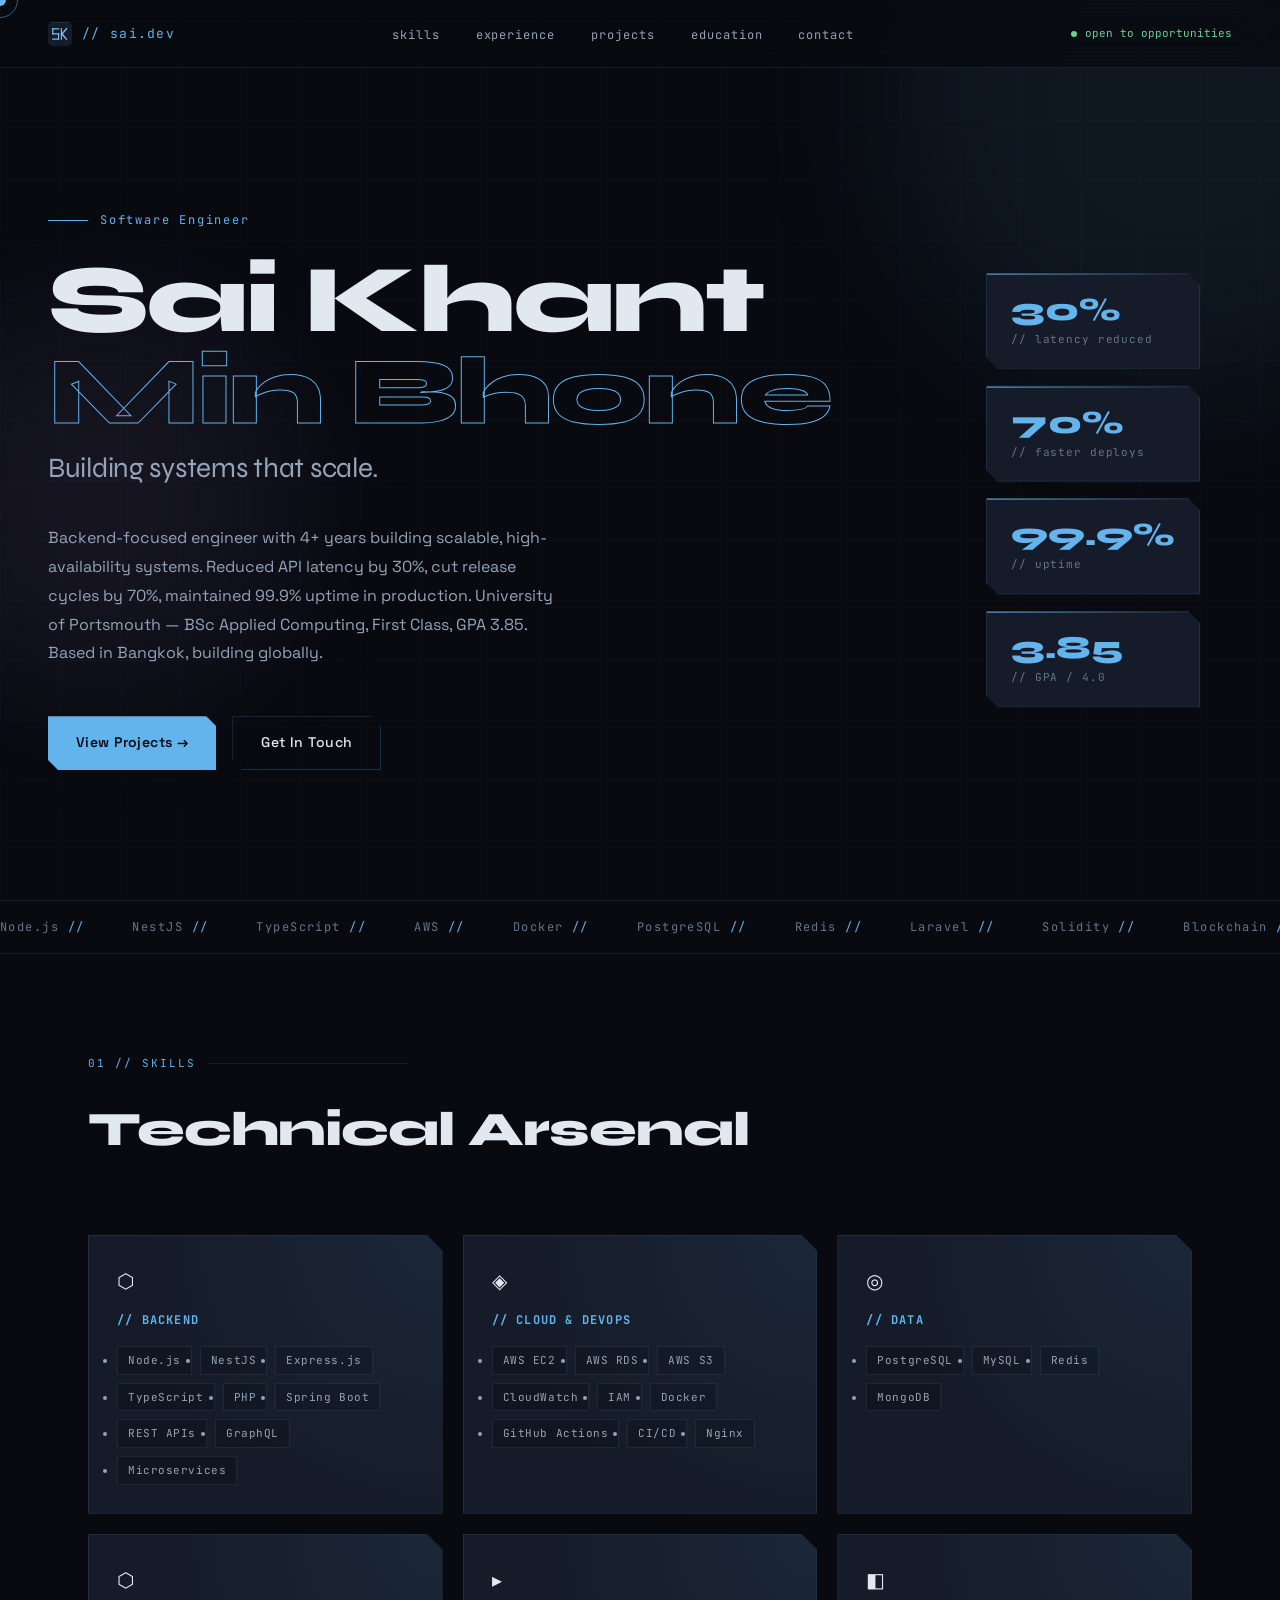
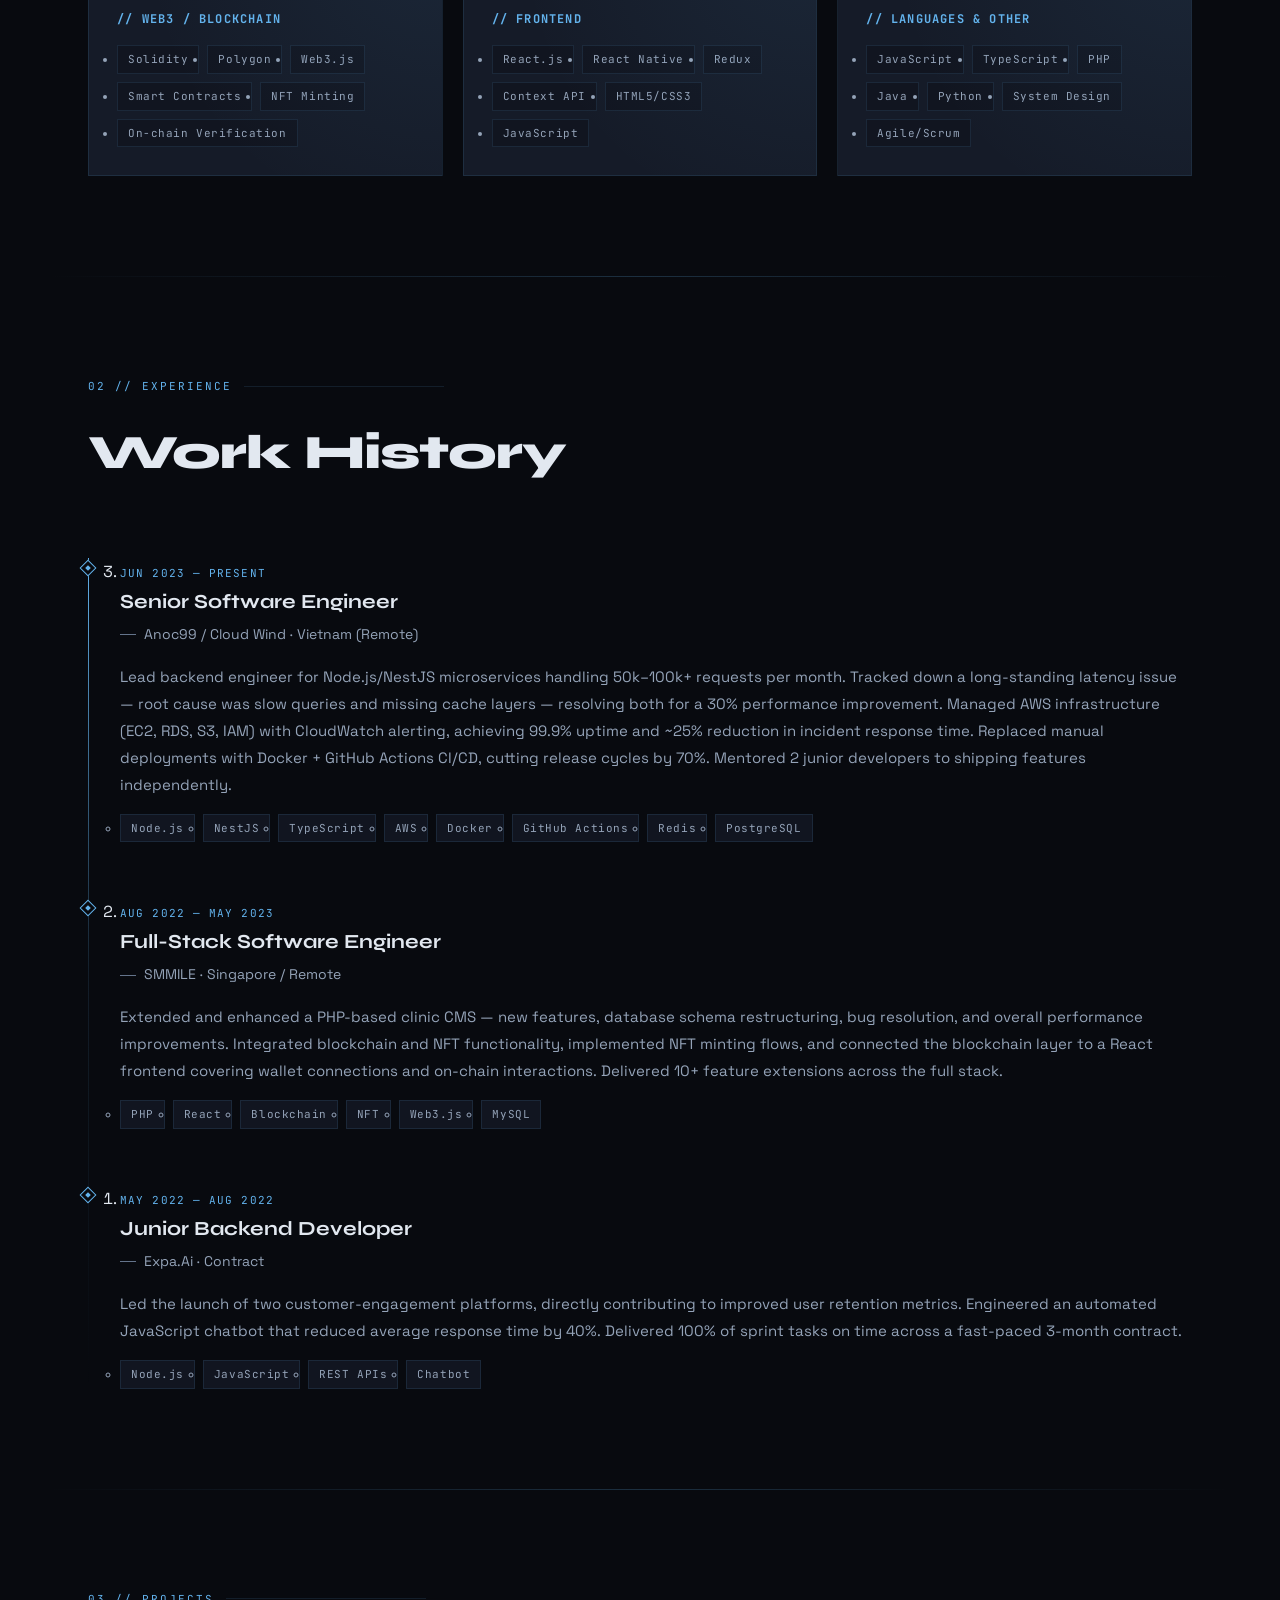
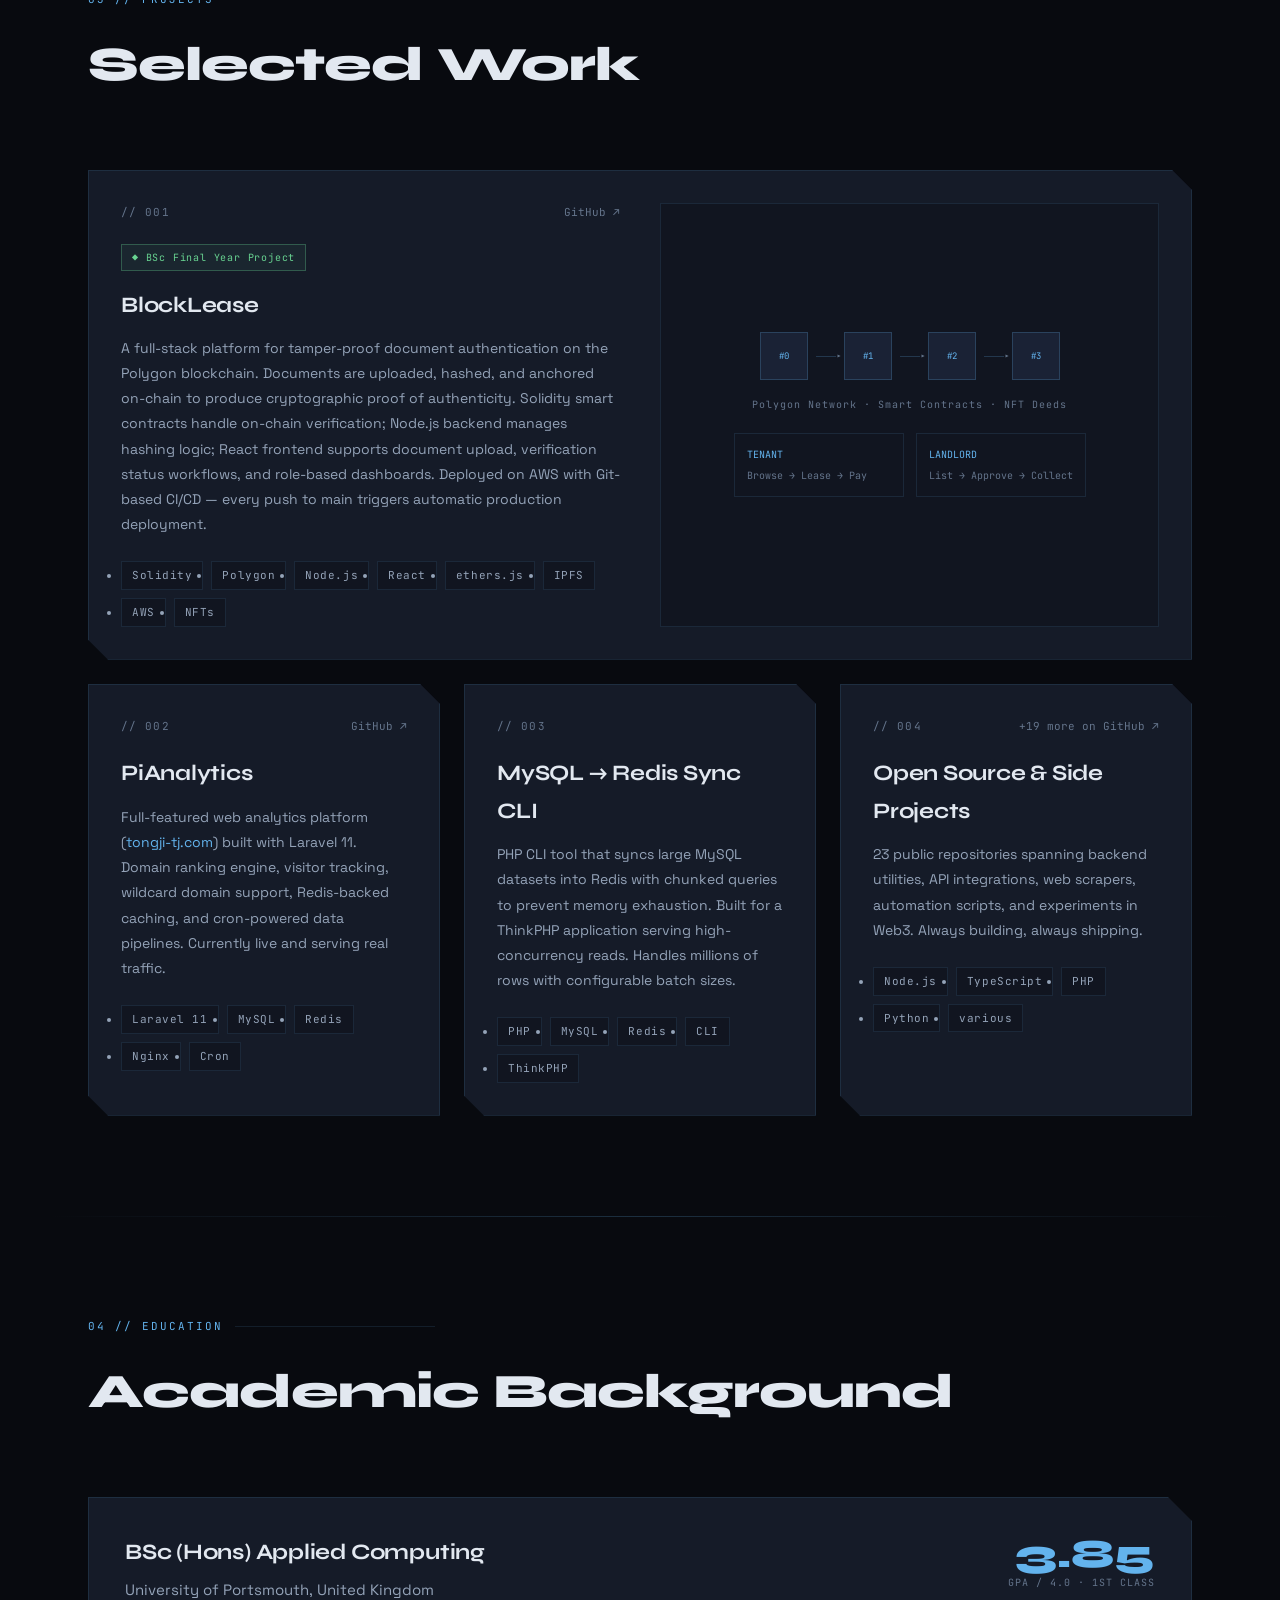
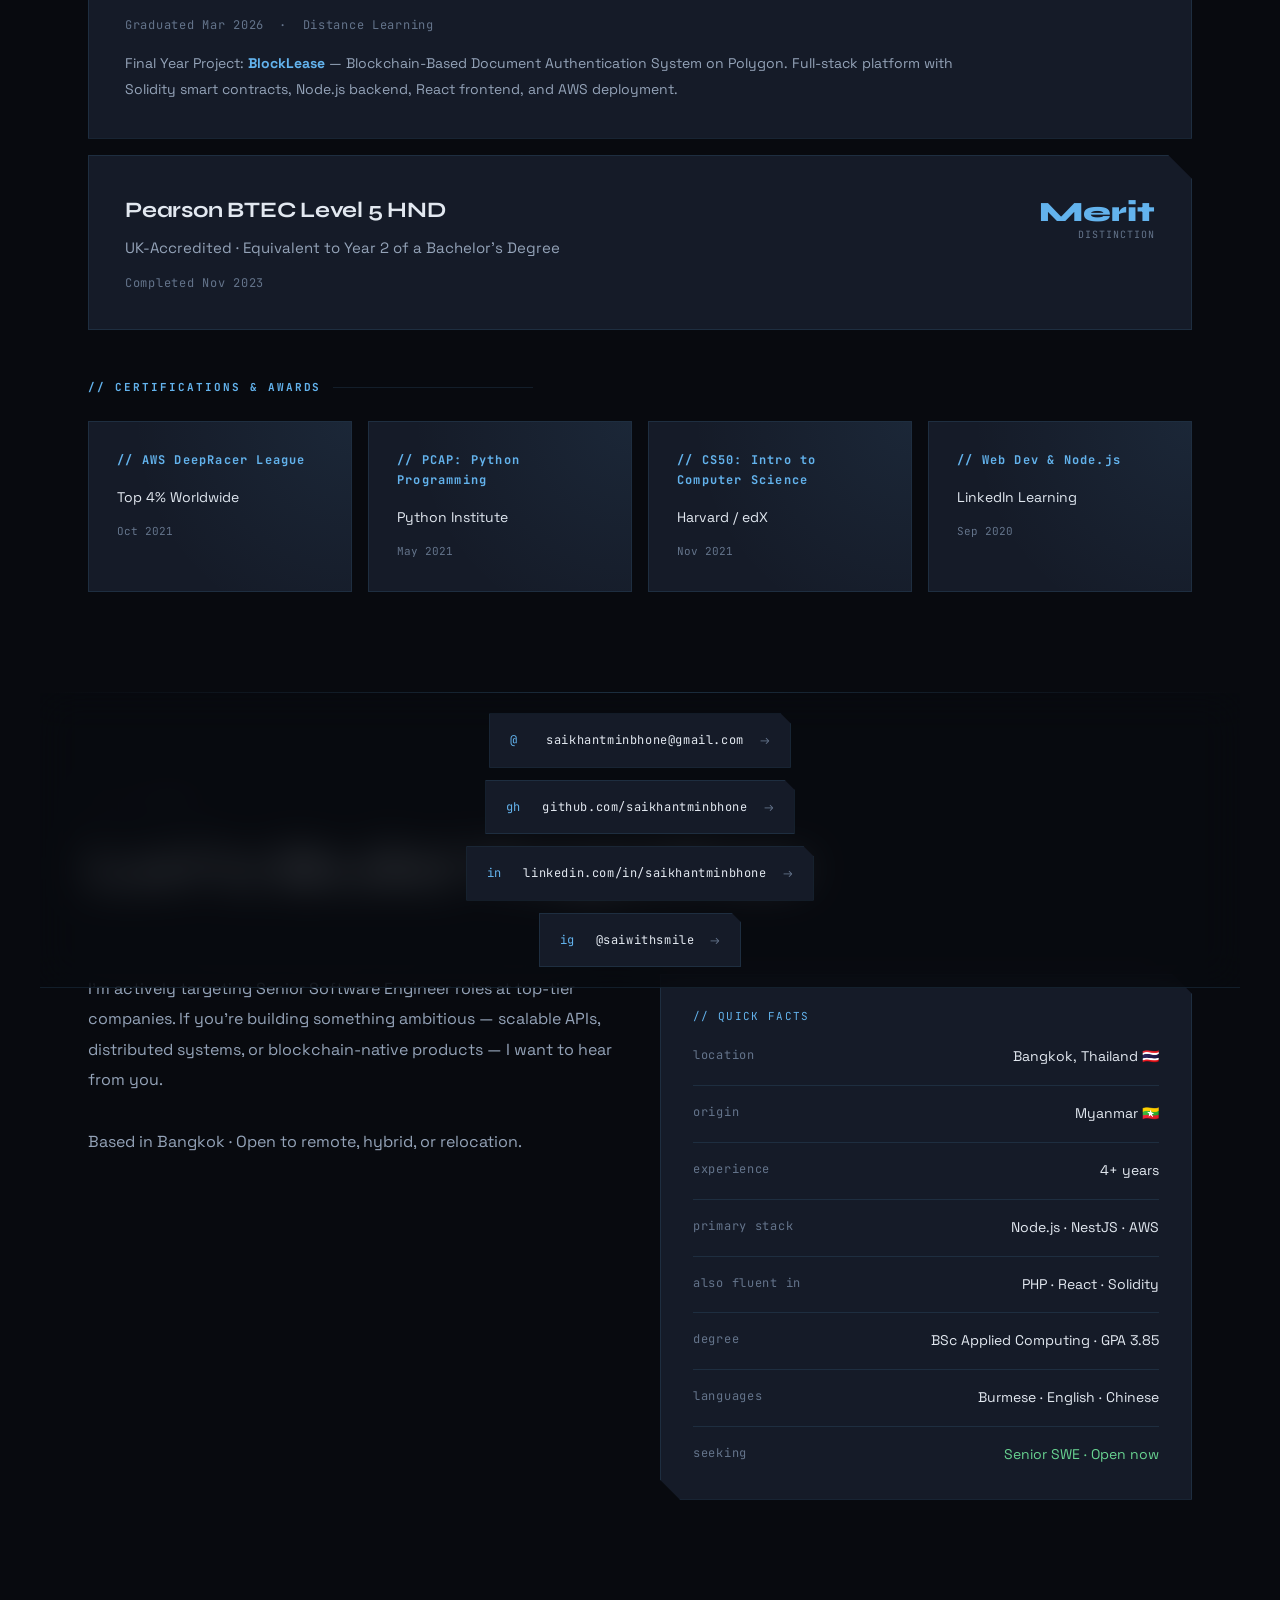
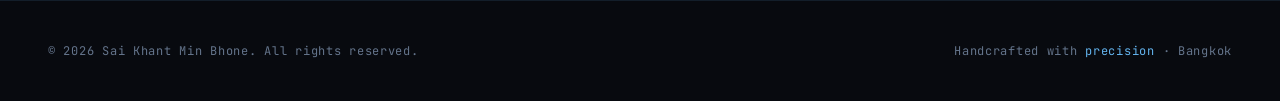
==== commit 4b3ef442: "add favicon and logo" ====
--- a/index.html
+++ b/index.html
@@ -48,6 +48,15 @@
 <meta name="twitter:description" content="Software Engineer. Node.js · NestJS · AWS · Blockchain. 30% latency reduction. 99.9% uptime. Open to senior roles globally.">
 <meta name="twitter:image" content="https://www.saikhant.com/preview.png">
 <meta name="twitter:image:alt" content="Sai Khant Min Bhone — Senior Software Engineer">
+
+<!-- =============================================
+     FAVICON
+     ============================================= -->
+<link rel="icon" type="image/svg+xml" href="favicon.svg">
+<link rel="icon" type="image/png" sizes="32x32" href="favicon-32x32.png">
+<link rel="icon" type="image/png" sizes="16x16" href="favicon-16x16.png">
+<link rel="apple-touch-icon" sizes="180x180" href="apple-touch-icon.png">
+<link rel="manifest" href="site.webmanifest">
 
 <!-- =============================================
      CANONICAL + ALTERNATE
@@ -1110,7 +1119,30 @@
 <!-- HEADER LANDMARK -->
 <header>
   <nav aria-label="Primary navigation">
-    <a href="#" class="nav-logo" aria-label="Sai Khant Min Bhone — home">// sai.dev</a>
+    <a href="#" class="nav-logo" aria-label="Sai Khant Min Bhone — home">
+      <svg width="24" height="24" viewBox="0 0 200 200" xmlns="http://www.w3.org/2000/svg" style="display:inline-block;vertical-align:middle;margin-right:10px;" aria-hidden="true">
+        <defs>
+          <linearGradient id="navCg" x1="0%" y1="0%" x2="100%" y2="100%">
+            <stop offset="0%" style="stop-color:#90cdf4"/>
+            <stop offset="100%" style="stop-color:#63b3ed"/>
+          </linearGradient>
+        </defs>
+        <!-- Background -->
+        <polygon points="28,2 172,2 198,28 198,172 172,198 28,198 2,172 2,28" fill="#151b28" stroke="rgba(99,179,237,0.30)" stroke-width="2"/>
+        <line x1="28" y1="2.5" x2="172" y2="2.5" stroke="#63b3ed" stroke-width="2" opacity="0.85"/>
+        <!-- S: top bar, left vert, middle bar, right vert, bottom bar -->
+        <rect x="35" y="52" width="58" height="10" fill="url(#navCg)"/>
+        <rect x="35" y="52" width="10" height="52" fill="url(#navCg)"/>
+        <rect x="35" y="94" width="58" height="10" fill="url(#navCg)"/>
+        <rect x="83" y="94" width="10" height="54" fill="url(#navCg)"/>
+        <rect x="35" y="138" width="58" height="10" fill="url(#navCg)"/>
+        <!-- K: stem + arms -->
+        <rect x="107" y="52" width="10" height="96" fill="url(#navCg)"/>
+        <line x1="117" y1="100" x2="158" y2="52" stroke="url(#navCg)" stroke-width="10" stroke-linecap="butt"/>
+        <line x1="117" y1="100" x2="158" y2="148" stroke="url(#navCg)" stroke-width="10" stroke-linecap="butt"/>
+        <!-- Divider dot -->
+        <rect x="98" y="98" width="5" height="5" fill="#63b3ed" opacity="0.9" transform="rotate(45 100.5 100.5)"/>
+      </svg>// sai.dev</a>
     <ul class="nav-links" role="list">
       <li><a href="#skills">skills</a></li>
       <li><a href="#experience">experience</a></li>
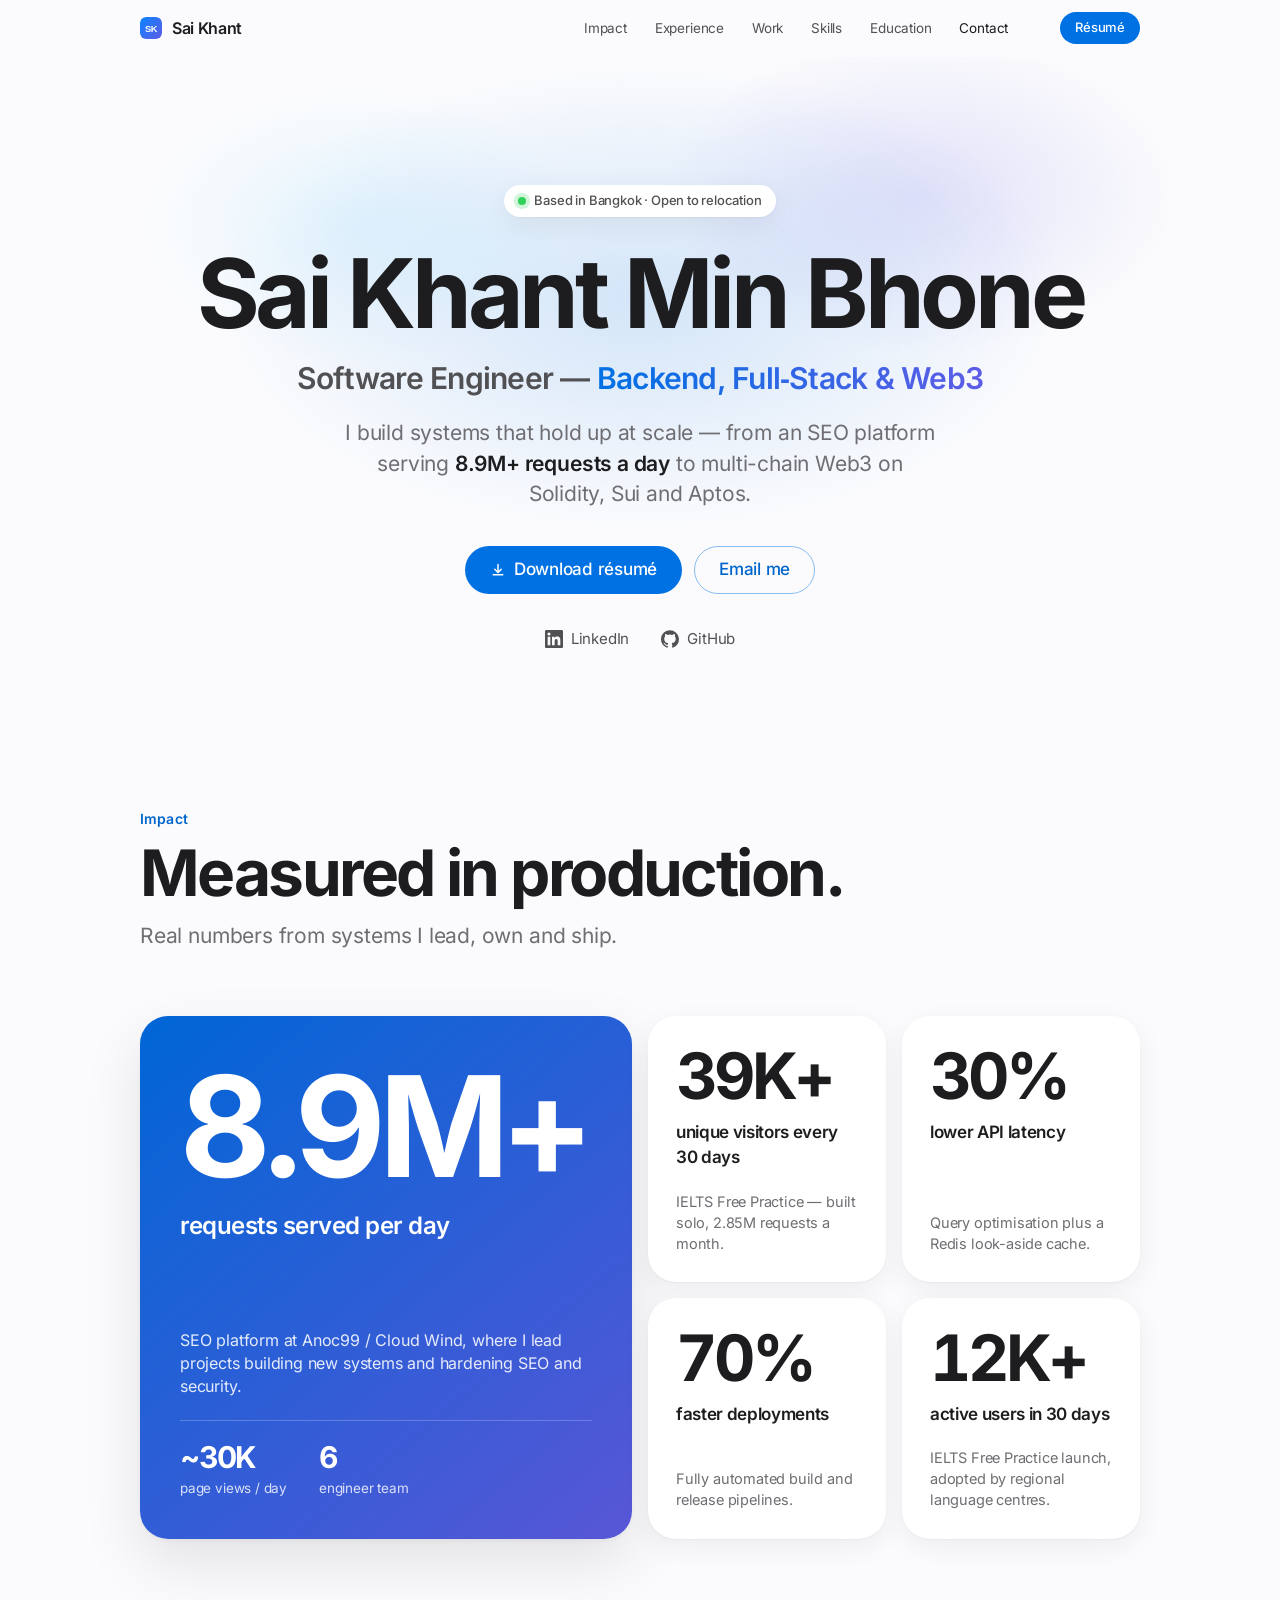
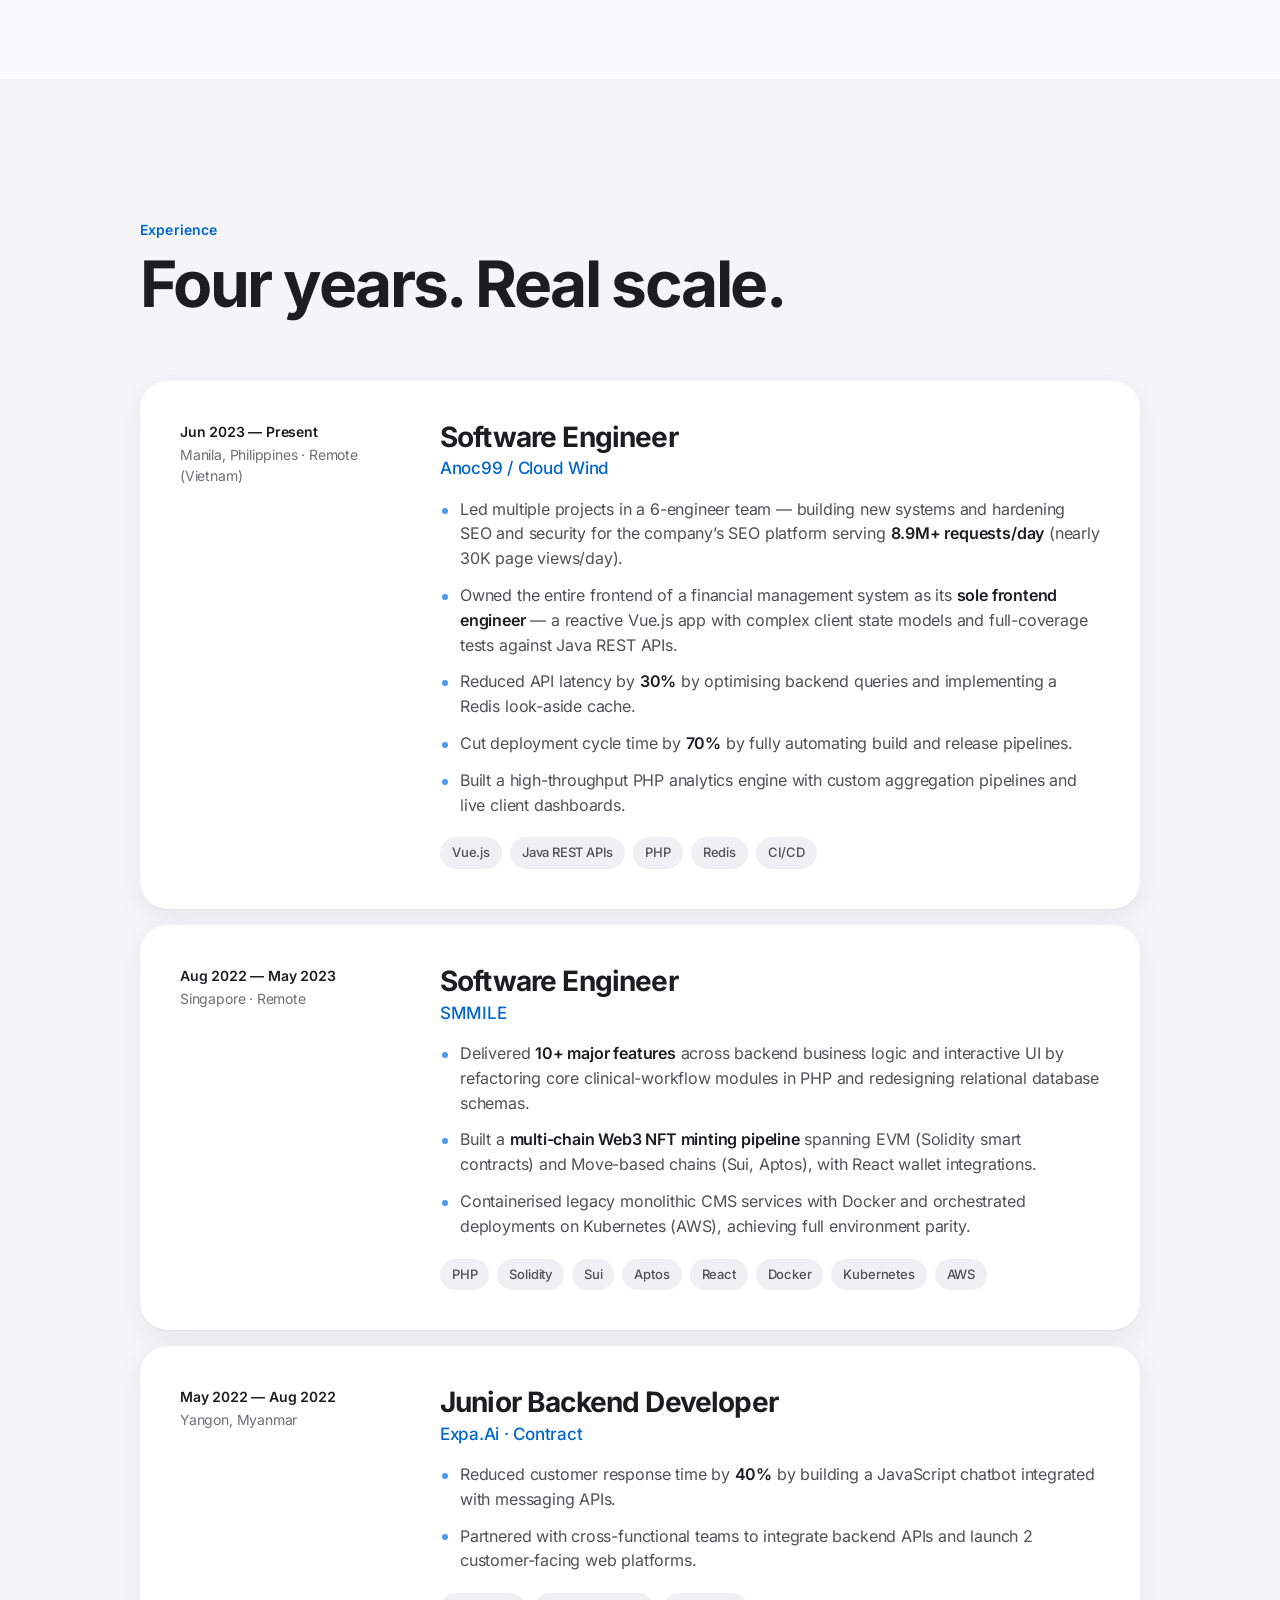
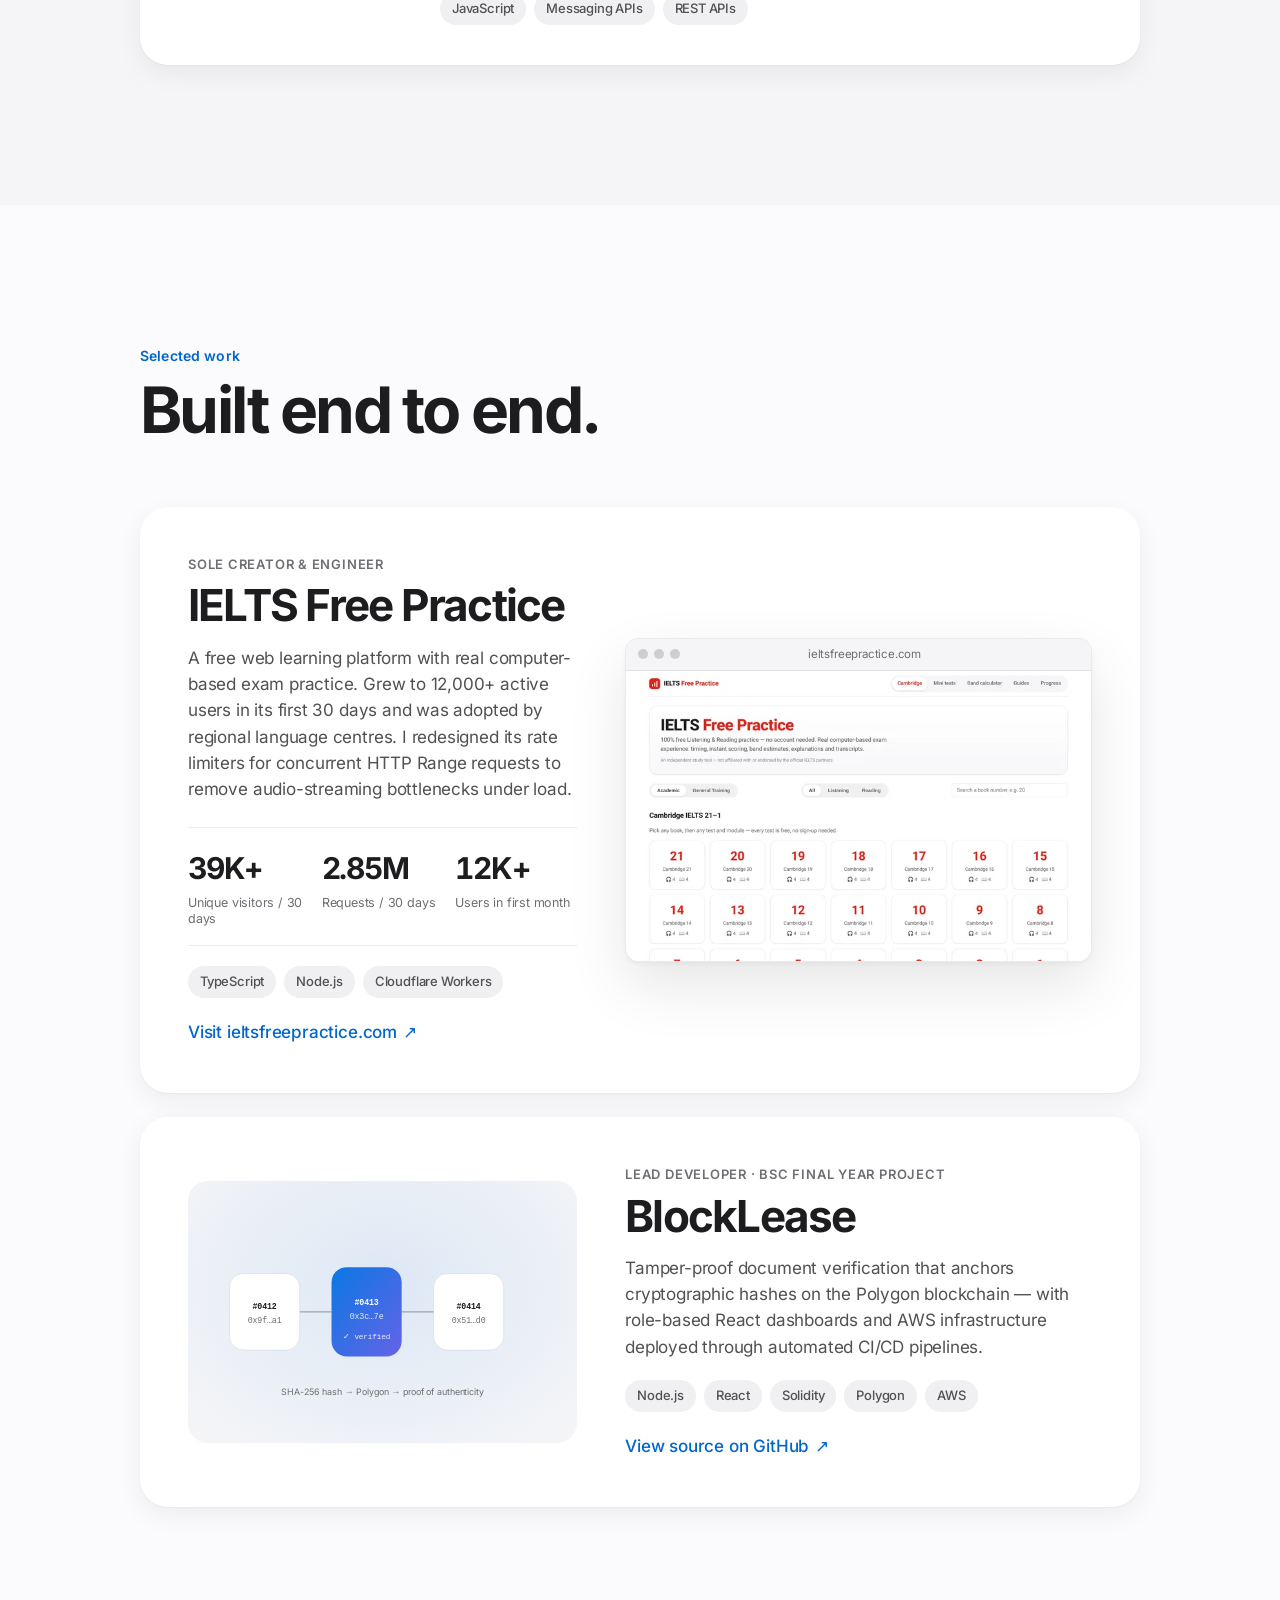
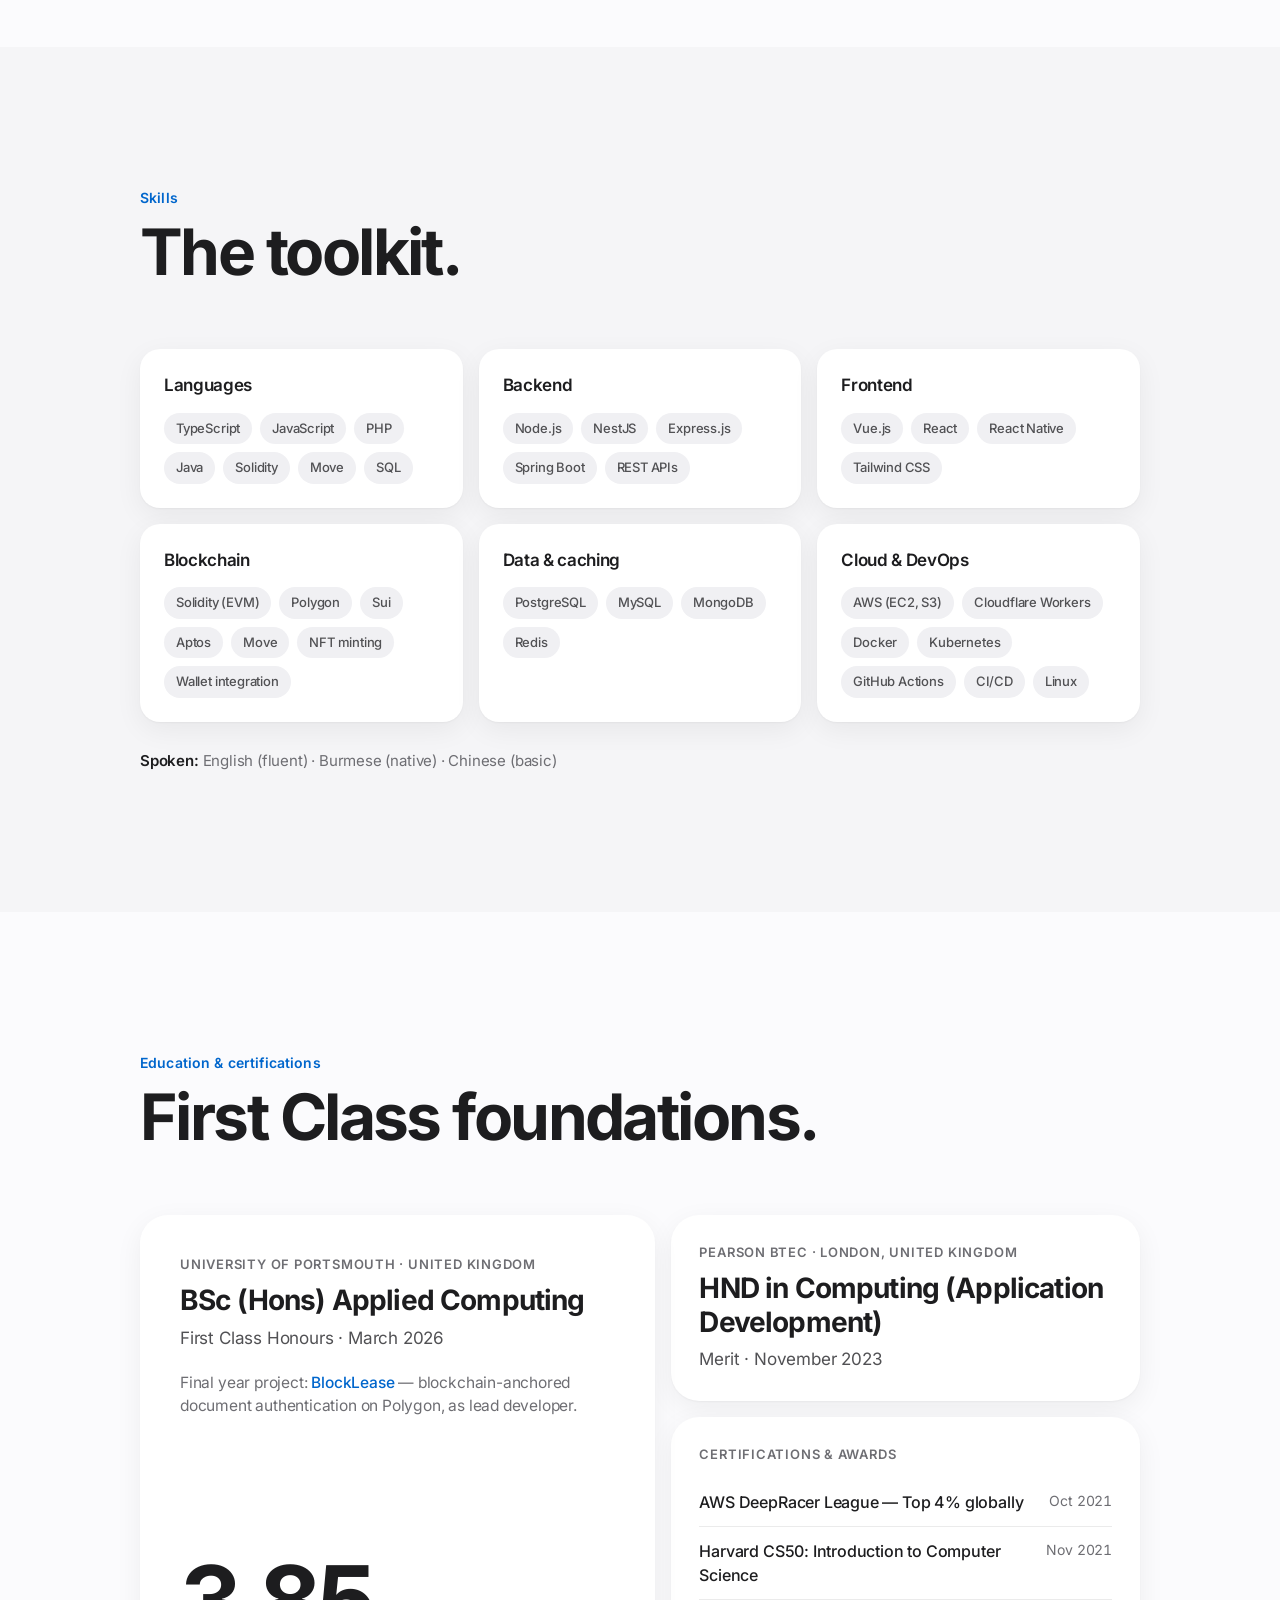
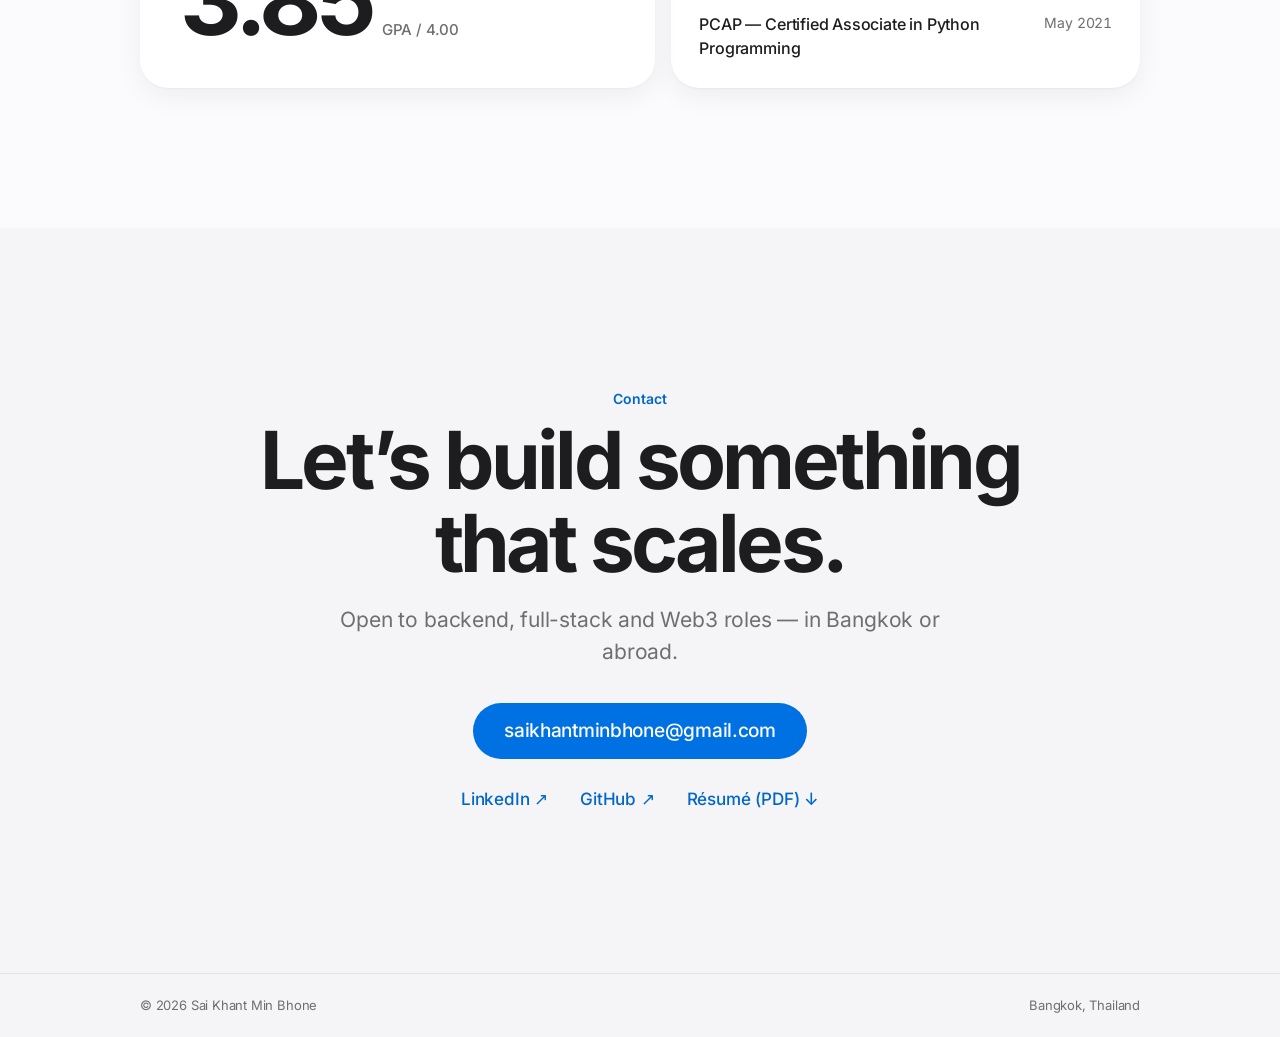
==== commit 95077eb7: "Replace the portfolio with the redesigned static site. Extract the approved site at the repo root an" ====
--- a/index.html
+++ b/index.html
@@ -1,1757 +1,440 @@
 <!DOCTYPE html>
-<html lang="en" itemscope itemtype="https://schema.org/Person">
+<html lang="en">
 <head>
-<meta charset="UTF-8">
-<meta name="viewport" content="width=device-width, initial-scale=1.0">
-
-<!-- =============================================
-     PRIMARY SEO META
-     ============================================= -->
-<title>Sai Khant Min Bhone | Senior Software Engineer — Node.js, AWS, Microservices</title>
-<meta name="description" content="Senior Software Engineer with 4+ years building scalable APIs and microservices. Reduced latency by 30%, maintained 99.9% uptime. Node.js · NestJS · AWS · TypeScript. BSc Applied Computing, First Class, GPA 3.85. Based in Bangkok — open to remote, hybrid, or relocation.">
-<meta name="keywords" content="Sai Khant, Sai Khant Min Bhone, Software Engineer Bangkok, Node.js Developer Thailand, NestJS Developer, Senior Software Engineer Remote, AWS Engineer, Microservices Developer, API Developer, PostgreSQL, Redis, Blockchain Developer Solidity, Backend Engineer Southeast Asia">
+<meta charset="utf-8">
+<meta name="viewport" content="width=device-width, initial-scale=1, viewport-fit=cover">
+<title>Sai Khant Min Bhone — Software Engineer · Backend, Full-Stack &amp; Web3</title>
+<meta name="description" content="Software engineer with 4+ years building backend and full-stack systems — an SEO platform serving 8.9M+ requests/day, 30% lower API latency, 70% faster deploys, and multi-chain Web3 (Solidity, Sui, Aptos). First Class BSc. Based in Bangkok, open to relocation.">
 <meta name="author" content="Sai Khant Min Bhone">
 <meta name="robots" content="index, follow, max-snippet:-1, max-image-preview:large, max-video-preview:-1">
-<meta name="theme-color" content="#63b3ed">
-<meta name="color-scheme" content="dark">
-<meta name="generator" content="">
-
-<!-- IDENTITY VERIFICATION -->
+<meta name="color-scheme" content="light dark">
+<meta name="theme-color" content="#fbfbfd" media="(prefers-color-scheme: light)">
+<meta name="theme-color" content="#000000" media="(prefers-color-scheme: dark)">
+
+<link rel="canonical" href="https://www.saikhant.com/">
+<link rel="alternate" hreflang="en" href="https://www.saikhant.com/">
+<link rel="alternate" hreflang="x-default" href="https://www.saikhant.com/">
 <link rel="me" href="https://github.com/saikhantminbhone">
-<link rel="me" href="https://linkedin.com/in/saikhantminbhone">
+<link rel="me" href="https://www.linkedin.com/in/saikhantminbhone">
 <link rel="me" href="mailto:saikhantminbhone@gmail.com">
 
-<!-- =============================================
-     OPEN GRAPH (LinkedIn, Facebook, Slack)
-     ============================================= -->
-<meta property="og:title" content="Sai Khant Min Bhone | Senior Software Engineer">
-<meta property="og:description" content="Software engineer building high-availability systems. 30% latency reduction, 99.9% uptime. Node.js · NestJS · AWS · Blockchain. Open to senior roles globally.">
+<!-- Open Graph -->
 <meta property="og:type" content="profile">
+<meta property="og:site_name" content="Sai Khant Min Bhone">
+<meta property="og:locale" content="en_US">
 <meta property="og:url" content="https://www.saikhant.com/">
+<meta property="og:title" content="Sai Khant Min Bhone — Software Engineer · Backend, Full-Stack & Web3">
+<meta property="og:description" content="Backend and full-stack systems at scale: 8.9M+ requests/day, 30% lower API latency, 70% faster deploys. Web3 on Solidity, Sui and Aptos. Bangkok · open to relocation.">
 <meta property="og:image" content="https://www.saikhant.com/preview.png">
-<meta property="og:image:alt" content="Sai Khant Min Bhone — Senior Software Engineer portfolio">
 <meta property="og:image:width" content="1200">
 <meta property="og:image:height" content="630">
-<meta property="og:locale" content="en_US">
-<meta property="og:site_name" content="Sai Khant Min Bhone — Portfolio">
+<meta property="og:image:alt" content="Sai Khant Min Bhone — Software Engineer, Backend, Full-Stack and Web3">
 <meta property="profile:first_name" content="Sai Khant">
 <meta property="profile:last_name" content="Min Bhone">
 <meta property="profile:username" content="saikhantminbhone">
 
-<!-- =============================================
-     TWITTER / X CARD
-     ============================================= -->
+<!-- Twitter / X -->
 <meta name="twitter:card" content="summary_large_image">
 <meta name="twitter:site" content="@saiwithsmile">
 <meta name="twitter:creator" content="@saiwithsmile">
-<meta name="twitter:title" content="Sai Khant Min Bhone | Senior Software Engineer">
-<meta name="twitter:description" content="Software Engineer. Node.js · NestJS · AWS · Blockchain. 30% latency reduction. 99.9% uptime. Open to senior roles globally.">
+<meta name="twitter:title" content="Sai Khant Min Bhone — Software Engineer">
+<meta name="twitter:description" content="Backend, full-stack & Web3. 8.9M+ requests/day · 30% lower latency · 70% faster deploys. Bangkok · open to relocation.">
 <meta name="twitter:image" content="https://www.saikhant.com/preview.png">
-<meta name="twitter:image:alt" content="Sai Khant Min Bhone — Senior Software Engineer">
-
-<!-- =============================================
-     FAVICON
-     ============================================= -->
+<meta name="twitter:image:alt" content="Sai Khant Min Bhone — Software Engineer">
+
+<!-- Icons -->
 <link rel="icon" type="image/svg+xml" href="favicon.svg">
 <link rel="icon" type="image/png" sizes="32x32" href="favicon-32x32.png">
 <link rel="icon" type="image/png" sizes="16x16" href="favicon-16x16.png">
 <link rel="apple-touch-icon" sizes="180x180" href="apple-touch-icon.png">
 <link rel="manifest" href="site.webmanifest">
 
-<!-- =============================================
-     CANONICAL + ALTERNATE
-     ============================================= -->
-<link rel="canonical" href="https://www.saikhant.com/">
-<link rel="alternate" hreflang="en" href="https://www.saikhant.com/">
-<link rel="alternate" hreflang="x-default" href="https://www.saikhant.com/">
-
-<!-- =============================================
-     PERFORMANCE: PRELOAD CRITICAL ASSETS
-     ============================================= -->
-<link rel="preconnect" href="https://fonts.googleapis.com">
-<link rel="preconnect" href="https://fonts.gstatic.com" crossorigin>
-<link rel="preload" as="style" href="https://fonts.googleapis.com/css2?family=Space+Grotesk:wght@300;400;500;600;700&family=Syne:wght@400;500;600;700;800&family=JetBrains+Mono:wght@300;400;500&display=swap">
-<link href="https://fonts.googleapis.com/css2?family=Space+Grotesk:wght@300;400;500;600;700&family=Syne:wght@400;500;600;700;800&family=JetBrains+Mono:wght@300;400;500&display=swap" rel="stylesheet">
-
-<!-- =============================================
-     STRUCTURED DATA: RICH PERSON SCHEMA
-     ============================================= -->
+<link rel="preload" href="assets/fonts/inter-latin-var.woff2" as="font" type="font/woff2" crossorigin>
+<link rel="stylesheet" href="assets/css/styles.css">
+<script>document.documentElement.classList.add('js')</script>
+
 <script type="application/ld+json">
 {
   "@context": "https://schema.org",
-  "@type": "Person",
-  "@id": "https://www.saikhant.com/#person",
-  "name": "Sai Khant Min Bhone",
-  "alternateName": ["Sai Khant", "saikhantminbhone"],
-  "jobTitle": "Senior Software Engineer",
-  "description": "Backend-focused Senior Software Engineer with 4+ years building scalable APIs and microservices. Specializes in Node.js, NestJS, TypeScript, AWS, and blockchain development.",
-  "url": "https://www.saikhant.com/",
-  "email": "mailto:saikhantminbhone@gmail.com",
-  "image": "https://www.saikhant.com/preview.png",
-  "nationality": {
-    "@type": "Country",
-    "name": "Myanmar"
-  },
-  "address": {
-    "@type": "PostalAddress",
-    "addressLocality": "Bangkok",
-    "addressCountry": "TH"
-  },
-  "sameAs": [
-    "https://github.com/saikhantminbhone",
-    "https://linkedin.com/in/saikhantminbhone",
-    "https://www.instagram.com/saiwithsmile",
-    "https://www.saikhant.com/"
-  ],
-  "knowsAbout": [
-    "Node.js", "NestJS", "TypeScript", "AWS", "Docker",
-    "PostgreSQL", "Redis", "MongoDB", "MySQL",
-    "Microservices Architecture", "REST APIs", "GraphQL",
-    "Solidity", "Blockchain", "Smart Contracts", "Polygon",
-    "PHP", "Laravel", "React.js", "GitHub Actions", "CI/CD",
-    "System Design", "Agile", "Scrum"
-  ],
-  "alumniOf": [
+  "@graph": [
     {
-      "@type": "CollegeOrUniversity",
-      "name": "University of Portsmouth",
-      "sameAs": "https://www.port.ac.uk/"
-    }
-  ],
-  "hasCredential": [
-    {
-      "@type": "EducationalOccupationalCredential",
-      "name": "BSc (Hons) Applied Computing — First Class Honours",
-      "credentialCategory": "degree",
-      "recognizedBy": {
-        "@type": "CollegeOrUniversity",
-        "name": "University of Portsmouth"
-      },
-      "dateCreated": "2026-03",
-      "description": "GPA 3.85/4.0. Final Year Project: BlockLease — Blockchain-Based Document Authentication System on Polygon."
-    }
-  ],
-  "worksFor": {
-    "@type": "Organization",
-    "name": "Anoc99 / Cloud Wind",
-    "location": "Vietnam"
-  },
-  "workExample": [
-    {
-      "@type": "SoftwareApplication",
-      "name": "BlockLease",
-      "description": "Blockchain-based document authentication platform on Polygon. Solidity smart contracts, Node.js backend, React frontend, AWS deployment.",
-      "applicationCategory": "BusinessApplication",
-      "operatingSystem": "Web",
-      "url": "https://github.com/saikhantminbhone"
+      "@type": "Person",
+      "@id": "https://www.saikhant.com/#person",
+      "name": "Sai Khant Min Bhone",
+      "alternateName": ["Sai Khant", "saikhantminbhone"],
+      "jobTitle": "Software Engineer",
+      "description": "Software engineer with 4+ years building backend and full-stack systems, from an SEO platform serving 8.9M+ requests/day to multi-chain Web3 (Solidity, Sui, Aptos).",
+      "url": "https://www.saikhant.com/",
+      "email": "mailto:saikhantminbhone@gmail.com",
+      "image": "https://www.saikhant.com/preview.png",
+      "address": { "@type": "PostalAddress", "addressLocality": "Bangkok", "addressCountry": "TH" },
+      "sameAs": [
+        "https://github.com/saikhantminbhone",
+        "https://www.linkedin.com/in/saikhantminbhone",
+        "https://x.com/saiwithsmile",
+        "https://www.instagram.com/saiwithsmile"
+      ],
+      "knowsLanguage": ["English", "Burmese", "Chinese"],
+      "knowsAbout": [
+        "TypeScript", "JavaScript", "PHP", "Java", "Solidity", "Move", "SQL",
+        "Node.js", "NestJS", "Express.js", "Spring Boot", "REST APIs",
+        "Vue.js", "React", "React Native", "Tailwind CSS",
+        "Polygon", "Sui", "Aptos", "NFT minting", "Wallet integration",
+        "PostgreSQL", "MySQL", "MongoDB", "Redis",
+        "AWS", "Cloudflare Workers", "Docker", "Kubernetes", "GitHub Actions", "CI/CD", "Linux"
+      ],
+      "worksFor": { "@type": "Organization", "name": "Anoc99 / Cloud Wind" },
+      "alumniOf": [
+        { "@type": "CollegeOrUniversity", "name": "University of Portsmouth", "sameAs": "https://www.port.ac.uk/" }
+      ],
+      "hasCredential": [
+        {
+          "@type": "EducationalOccupationalCredential",
+          "name": "BSc (Hons) Applied Computing — First Class Honours (GPA 3.85/4.00)",
+          "credentialCategory": "degree",
+          "dateCreated": "2026-03",
+          "recognizedBy": { "@type": "CollegeOrUniversity", "name": "University of Portsmouth" }
+        },
+        {
+          "@type": "EducationalOccupationalCredential",
+          "name": "Higher National Diploma (HND) in Computing (Application Development) — Merit",
+          "credentialCategory": "diploma",
+          "dateCreated": "2023-11",
+          "recognizedBy": { "@type": "Organization", "name": "Pearson BTEC" }
+        }
+      ],
+      "award": ["AWS DeepRacer League — Top 4% Globally (2021)"]
     },
     {
-      "@type": "SoftwareApplication",
-      "name": "PiAnalytics",
-      "description": "Full-featured multi-tenant web analytics SaaS built with Laravel 11. Live at tongji-tj.com.",
-      "applicationCategory": "BusinessApplication",
-      "operatingSystem": "Web",
-      "url": "https://tongji-tj.com"
+      "@type": "WebSite",
+      "@id": "https://www.saikhant.com/#website",
+      "url": "https://www.saikhant.com/",
+      "name": "Sai Khant Min Bhone",
+      "inLanguage": "en",
+      "publisher": { "@id": "https://www.saikhant.com/#person" }
+    },
+    {
+      "@type": "ProfilePage",
+      "@id": "https://www.saikhant.com/#profile",
+      "url": "https://www.saikhant.com/",
+      "name": "Sai Khant Min Bhone — Software Engineer",
+      "mainEntity": { "@id": "https://www.saikhant.com/#person" },
+      "hasPart": [
+        {
+          "@type": "WebApplication",
+          "name": "IELTS Free Practice",
+          "url": "https://ieltsfreepractice.com/",
+          "applicationCategory": "EducationalApplication",
+          "operatingSystem": "Web",
+          "creator": { "@id": "https://www.saikhant.com/#person" }
+        },
+        {
+          "@type": "SoftwareSourceCode",
+          "name": "BlockLease — Blockchain-Based Document Authentication System",
+          "codeRepository": "https://github.com/saikhantminbhone/Blockchain-Based-document-Authentication-System",
+          "programmingLanguage": ["Solidity", "JavaScript"],
+          "author": { "@id": "https://www.saikhant.com/#person" }
+        }
+      ]
     }
   ]
 }
 </script>
-
-<!-- Breadcrumb schema for Google rich results -->
-<script type="application/ld+json">
-{
-  "@context": "https://schema.org",
-  "@type": "BreadcrumbList",
-  "itemListElement": [
-    {
-      "@type": "ListItem",
-      "position": 1,
-      "name": "Home",
-      "item": "https://www.saikhant.com/"
-    }
-  ]
-}
-</script>
-
-<!-- WebSite schema for sitelinks searchbox -->
-<script type="application/ld+json">
-{
-  "@context": "https://schema.org",
-  "@type": "WebSite",
-  "@id": "https://www.saikhant.com/#website",
-  "url": "https://www.saikhant.com/",
-  "name": "Sai Khant Min Bhone — Senior Software Engineer",
-  "description": "Portfolio of Sai Khant Min Bhone, Senior Software Engineer specializing in Node.js, AWS, and microservices.",
-  "publisher": {
-    "@id": "https://www.saikhant.com/#person"
-  },
-  "inLanguage": "en-US"
-}
-</script>
-
-<style>
-  :root {
-    --bg: #080a0f;
-    --bg2: #0d1117;
-    --bg3: #111520;
-    --surface: #151b28;
-    --surface2: #1a2235;
-    --border: rgba(99, 179, 237, 0.12);
-    --border2: rgba(99, 179, 237, 0.22);
-    --cyan: #63b3ed;
-    --cyan2: #90cdf4;
-    --cyan-glow: rgba(99, 179, 237, 0.15);
-    --cyan-glow2: rgba(99, 179, 237, 0.08);
-    --green: #68d391;
-    --purple: #b794f4;
-    --text: #e2e8f0;
-    --text2: #94a3b8;
-    --text3: #64748b;
-    --font-head: 'Syne', sans-serif;
-    --font-body: 'Space Grotesk', sans-serif;
-    --font-mono: 'JetBrains Mono', monospace;
-  }
-
-  *, *::before, *::after { box-sizing: border-box; margin: 0; padding: 0; }
-
-  html { scroll-behavior: smooth; }
-
-  body {
-    background: var(--bg);
-    color: var(--text);
-    font-family: var(--font-body);
-    font-size: 16px;
-    line-height: 1.7;
-    overflow-x: hidden;
-    cursor: none;
-  }
-
-  /* CUSTOM CURSOR */
-  #cursor {
-    position: fixed;
-    width: 12px;
-    height: 12px;
-    background: var(--cyan);
-    border-radius: 50%;
-    pointer-events: none;
-    z-index: 9999;
-    transform: translate(-50%, -50%);
-    transition: transform 0.08s ease, width 0.2s, height 0.2s, background 0.2s;
-    mix-blend-mode: screen;
-  }
-  #cursor-ring {
-    position: fixed;
-    width: 36px;
-    height: 36px;
-    border: 1px solid rgba(99, 179, 237, 0.5);
-    border-radius: 50%;
-    pointer-events: none;
-    z-index: 9998;
-    transform: translate(-50%, -50%);
-    transition: transform 0.18s ease, width 0.2s, height 0.2s, opacity 0.2s;
-  }
-
-  /* SCROLLBAR */
-  ::-webkit-scrollbar { width: 4px; }
-  ::-webkit-scrollbar-track { background: var(--bg); }
-  ::-webkit-scrollbar-thumb { background: var(--border2); border-radius: 2px; }
-
-  /* GRID LINES BG */
-  body::before {
-    content: '';
-    position: fixed;
-    inset: 0;
-    background-image:
-      linear-gradient(rgba(99,179,237,0.025) 1px, transparent 1px),
-      linear-gradient(90deg, rgba(99,179,237,0.025) 1px, transparent 1px);
-    background-size: 60px 60px;
-    pointer-events: none;
-    z-index: 0;
-  }
-
-  /* NAV */
-  nav {
-    position: fixed;
-    top: 0;
-    left: 0;
-    right: 0;
-    z-index: 100;
-    padding: 20px 48px;
-    display: flex;
-    justify-content: space-between;
-    align-items: center;
-    border-bottom: 1px solid var(--border);
-    backdrop-filter: blur(20px);
-    background: rgba(8, 10, 15, 0.8);
-  }
-
-  .nav-logo {
-    font-family: var(--font-mono);
-    font-size: 13px;
-    color: var(--cyan);
-    letter-spacing: 0.1em;
-    text-decoration: none;
-  }
-
-  .nav-links {
-    display: flex;
-    gap: 36px;
-    list-style: none;
-  }
-
-  .nav-links a {
-    font-family: var(--font-mono);
-    font-size: 12px;
-    color: var(--text2);
-    text-decoration: none;
-    letter-spacing: 0.08em;
-    transition: color 0.2s;
-  }
-  .nav-links a:hover { color: var(--cyan); }
-
-  .nav-status {
-    display: flex;
-    align-items: center;
-    gap: 8px;
-    font-family: var(--font-mono);
-    font-size: 11px;
-    color: var(--green);
-  }
-  .status-dot {
-    width: 6px;
-    height: 6px;
-    background: var(--green);
-    border-radius: 50%;
-    animation: pulse 2s infinite;
-  }
-  @keyframes pulse {
-    0%, 100% { opacity: 1; transform: scale(1); }
-    50% { opacity: 0.5; transform: scale(0.8); }
-  }
-
-  /* HERO */
-  #hero {
-    position: relative;
-    min-height: 100vh;
-    display: flex;
-    align-items: center;
-    padding: 0 48px;
-    z-index: 1;
-  }
-
-  .hero-content {
-    max-width: 800px;
-    padding-top: 80px;
-  }
-
-  .hero-label {
-    font-family: var(--font-mono);
-    font-size: 12px;
-    color: var(--cyan);
-    letter-spacing: 0.15em;
-    margin-bottom: 24px;
-    display: flex;
-    align-items: center;
-    gap: 12px;
-  }
-  .hero-label::before {
-    content: '';
-    display: inline-block;
-    width: 40px;
-    height: 1px;
-    background: var(--cyan);
-  }
-
-  .hero-name {
-    font-family: var(--font-head);
-    font-size: clamp(52px, 8vw, 96px);
-    font-weight: 800;
-    line-height: 0.95;
-    letter-spacing: -0.03em;
-    margin-bottom: 8px;
-    color: var(--text);
-  }
-
-  .hero-name .accent {
-    color: transparent;
-    -webkit-text-stroke: 1px var(--cyan);
-    display: block;
-  }
-
-  .hero-title {
-    font-family: var(--font-head);
-    font-size: clamp(18px, 3vw, 28px);
-    font-weight: 400;
-    color: var(--text2);
-    margin-bottom: 32px;
-    letter-spacing: -0.01em;
-  }
-
-  .hero-desc {
-    font-size: 16px;
-    color: var(--text2);
-    max-width: 520px;
-    margin-bottom: 48px;
-    line-height: 1.8;
-  }
-
-  .hero-cta {
-    display: flex;
-    gap: 16px;
-    flex-wrap: wrap;
-  }
-
-  .btn-primary {
-    display: inline-flex;
-    align-items: center;
-    gap: 8px;
-    padding: 14px 28px;
-    background: var(--cyan);
-    color: var(--bg);
-    font-family: var(--font-body);
-    font-size: 14px;
-    font-weight: 600;
-    text-decoration: none;
-    letter-spacing: 0.03em;
-    transition: all 0.2s;
-    clip-path: polygon(0 0, calc(100% - 10px) 0, 100% 10px, 100% 100%, 10px 100%, 0 calc(100% - 10px));
-  }
-  .btn-primary:hover {
-    background: var(--cyan2);
-    transform: translateY(-2px);
-    box-shadow: 0 0 30px rgba(99, 179, 237, 0.3);
-  }
-
-  .btn-ghost {
-    display: inline-flex;
-    align-items: center;
-    gap: 8px;
-    padding: 14px 28px;
-    border: 1px solid var(--border2);
-    color: var(--text);
-    font-family: var(--font-body);
-    font-size: 14px;
-    font-weight: 500;
-    text-decoration: none;
-    letter-spacing: 0.03em;
-    transition: all 0.2s;
-    clip-path: polygon(0 0, calc(100% - 10px) 0, 100% 10px, 100% 100%, 10px 100%, 0 calc(100% - 10px));
-  }
-  .btn-ghost:hover {
-    border-color: var(--cyan);
-    color: var(--cyan);
-    background: var(--cyan-glow2);
-    transform: translateY(-2px);
-  }
-
-  /* HERO RIGHT: floating stats */
-  .hero-stats {
-    position: absolute;
-    right: 80px;
-    top: 50%;
-    transform: translateY(-50%);
-    display: flex;
-    flex-direction: column;
-    gap: 16px;
-    padding-top: 80px;
-  }
-
-  .stat-card {
-    background: var(--surface);
-    border: 1px solid var(--border);
-    padding: 20px 24px;
-    min-width: 180px;
-    position: relative;
-    clip-path: polygon(0 0, calc(100% - 12px) 0, 100% 12px, 100% 100%, 12px 100%, 0 calc(100% - 12px));
-    animation: floatCard 4s ease-in-out infinite;
-  }
-  .stat-card:nth-child(2) { animation-delay: 0.5s; }
-  .stat-card:nth-child(3) { animation-delay: 1s; }
-  .stat-card:nth-child(4) { animation-delay: 1.5s; }
-
-  @keyframes floatCard {
-    0%, 100% { transform: translateY(0); }
-    50% { transform: translateY(-6px); }
-  }
-
-  .stat-num {
-    font-family: var(--font-head);
-    font-size: 32px;
-    font-weight: 800;
-    color: var(--cyan);
-    line-height: 1;
-  }
-  .stat-label {
-    font-family: var(--font-mono);
-    font-size: 11px;
-    color: var(--text3);
-    letter-spacing: 0.08em;
-    margin-top: 4px;
-  }
-
-  .stat-card::before {
-    content: '';
-    position: absolute;
-    top: 0; left: 0; right: 0;
-    height: 1px;
-    background: linear-gradient(90deg, var(--cyan), transparent);
-  }
-
-  /* SECTIONS */
-  section {
-    position: relative;
-    z-index: 1;
-    padding: 100px 48px;
-    max-width: 1200px;
-    margin: 0 auto;
-  }
-
-  .section-label {
-    font-family: var(--font-mono);
-    font-size: 11px;
-    color: var(--cyan);
-    letter-spacing: 0.18em;
-    margin-bottom: 16px;
-    display: flex;
-    align-items: center;
-    gap: 12px;
-  }
-  .section-label::after {
-    content: '';
-    flex: 1;
-    height: 1px;
-    background: var(--border);
-    max-width: 200px;
-  }
-
-  .section-title {
-    font-family: var(--font-head);
-    font-size: clamp(32px, 4vw, 48px);
-    font-weight: 800;
-    letter-spacing: -0.02em;
-    color: var(--text);
-    margin-bottom: 64px;
-  }
-
-  /* DIVIDER */
-  .section-divider {
-    width: 100%;
-    height: 1px;
-    background: linear-gradient(90deg, transparent, var(--border2), transparent);
-    margin: 0 48px;
-    max-width: calc(100% - 96px);
-  }
-
-  /* SKILLS */
-  .skills-grid {
-    display: grid;
-    grid-template-columns: repeat(auto-fit, minmax(300px, 1fr));
-    gap: 20px;
-  }
-
-  .skill-group {
-    background: var(--surface);
-    border: 1px solid var(--border);
-    padding: 28px;
-    position: relative;
-    overflow: hidden;
-    clip-path: polygon(0 0, calc(100% - 16px) 0, 100% 16px, 100% 100%, 0 100%);
-    transition: border-color 0.3s, transform 0.3s;
-  }
-  .skill-group:hover {
-    border-color: var(--border2);
-    transform: translateY(-4px);
-  }
-  .skill-group::before {
-    content: '';
-    position: absolute;
-    top: 0; left: 0;
-    width: 100%; height: 100%;
-    background: radial-gradient(circle at top right, var(--cyan-glow2), transparent 70%);
-    pointer-events: none;
-  }
-
-  .skill-group-icon {
-    font-size: 20px;
-    margin-bottom: 12px;
-    display: block;
-  }
-
-  .skill-group-title {
-    font-family: var(--font-mono);
-    font-size: 12px;
-    color: var(--cyan);
-    letter-spacing: 0.1em;
-    margin-bottom: 16px;
-  }
-
-  .skill-tags {
-    display: flex;
-    flex-wrap: wrap;
-    gap: 8px;
-  }
-
-  .tag {
-    font-family: var(--font-mono);
-    font-size: 11px;
-    color: var(--text2);
-    background: var(--bg3);
-    border: 1px solid var(--border);
-    padding: 4px 10px;
-    letter-spacing: 0.05em;
-    transition: all 0.2s;
-  }
-  .tag:hover {
-    border-color: var(--cyan);
-    color: var(--cyan);
-  }
-
-  /* EXPERIENCE */
-  .timeline {
-    position: relative;
-    padding-left: 32px;
-  }
-  .timeline::before {
-    content: '';
-    position: absolute;
-    left: 0;
-    top: 0;
-    bottom: 0;
-    width: 1px;
-    background: linear-gradient(180deg, var(--cyan), var(--border), transparent);
-  }
-
-  .timeline-item {
-    position: relative;
-    margin-bottom: 56px;
-  }
-  .timeline-item:last-child { margin-bottom: 0; }
-
-  .timeline-dot {
-    position: absolute;
-    left: -38px;
-    top: 4px;
-    width: 12px;
-    height: 12px;
-    border: 1px solid var(--cyan);
-    background: var(--bg);
-    transform: rotate(45deg);
-  }
-  .timeline-dot::after {
-    content: '';
-    position: absolute;
-    inset: 3px;
-    background: var(--cyan);
-  }
-
-  .timeline-period {
-    font-family: var(--font-mono);
-    font-size: 11px;
-    color: var(--cyan);
-    letter-spacing: 0.1em;
-    margin-bottom: 8px;
-  }
-
-  .timeline-role {
-    font-family: var(--font-head);
-    font-size: 20px;
-    font-weight: 700;
-    color: var(--text);
-    margin-bottom: 4px;
-  }
-
-  .timeline-company {
-    font-size: 14px;
-    color: var(--text2);
-    margin-bottom: 16px;
-    display: flex;
-    align-items: center;
-    gap: 8px;
-  }
-
-  .timeline-company::before {
-    content: '';
-    display: inline-block;
-    width: 16px;
-    height: 1px;
-    background: var(--text3);
-  }
-
-  .timeline-desc {
-    color: var(--text2);
-    font-size: 15px;
-    line-height: 1.8;
-    margin-bottom: 16px;
-  }
-
-  .timeline-tags { display: flex; flex-wrap: wrap; gap: 8px; }
-
-  /* PROJECTS */
-  .projects-grid {
-    display: grid;
-    grid-template-columns: repeat(auto-fit, minmax(340px, 1fr));
-    gap: 24px;
-  }
-
-  .project-card {
-    background: var(--surface);
-    border: 1px solid var(--border);
-    padding: 32px;
-    position: relative;
-    overflow: hidden;
-    clip-path: polygon(0 0, calc(100% - 20px) 0, 100% 20px, 100% 100%, 20px 100%, 0 calc(100% - 20px));
-    transition: all 0.3s;
-  }
-  .project-card:hover {
-    border-color: var(--border2);
-    transform: translateY(-6px);
-    box-shadow: 0 20px 60px rgba(0, 0, 0, 0.4);
-  }
-  .project-card::before {
-    content: '';
-    position: absolute;
-    top: 0; left: 0; right: 0;
-    height: 2px;
-    background: linear-gradient(90deg, var(--cyan), var(--purple));
-    opacity: 0;
-    transition: opacity 0.3s;
-  }
-  .project-card:hover::before { opacity: 1; }
-
-  .project-card.featured {
-    grid-column: 1 / -1;
-    display: grid;
-    grid-template-columns: 1fr 1fr;
-    gap: 40px;
-  }
-
-  .project-meta {
-    display: flex;
-    justify-content: space-between;
-    align-items: center;
-    margin-bottom: 20px;
-  }
-
-  .project-num {
-    font-family: var(--font-mono);
-    font-size: 11px;
-    color: var(--text3);
-    letter-spacing: 0.1em;
-  }
-
-  .project-links { display: flex; gap: 12px; }
-  .project-link {
-    font-family: var(--font-mono);
-    font-size: 11px;
-    color: var(--text3);
-    text-decoration: none;
-    transition: color 0.2s;
-  }
-  .project-link:hover { color: var(--cyan); }
-
-  .project-title {
-    font-family: var(--font-head);
-    font-size: 22px;
-    font-weight: 700;
-    color: var(--text);
-    margin-bottom: 12px;
-    letter-spacing: -0.01em;
-  }
-
-  .project-desc {
-    color: var(--text2);
-    font-size: 14px;
-    line-height: 1.8;
-    margin-bottom: 24px;
-  }
-
-  .project-badge {
-    display: inline-flex;
-    align-items: center;
-    gap: 6px;
-    font-family: var(--font-mono);
-    font-size: 10px;
-    color: var(--green);
-    border: 1px solid rgba(104, 211, 145, 0.3);
-    background: rgba(104, 211, 145, 0.06);
-    padding: 4px 10px;
-    margin-bottom: 16px;
-    letter-spacing: 0.08em;
-  }
-
-  .project-visual {
-    display: flex;
-    align-items: center;
-    justify-content: center;
-    background: var(--bg3);
-    border: 1px solid var(--border);
-    position: relative;
-    overflow: hidden;
-    min-height: 200px;
-  }
-
-  .project-visual-inner {
-    font-family: var(--font-mono);
-    font-size: 11px;
-    color: var(--text3);
-    text-align: center;
-    padding: 20px;
-  }
-
-  .chain-viz {
-    display: flex;
-    align-items: center;
-    gap: 8px;
-    flex-wrap: wrap;
-    justify-content: center;
-  }
-  .block {
-    width: 48px;
-    height: 48px;
-    border: 1px solid var(--border2);
-    background: var(--surface2);
-    display: flex;
-    align-items: center;
-    justify-content: center;
-    font-family: var(--font-mono);
-    font-size: 9px;
-    color: var(--cyan);
-    position: relative;
-    animation: blockPulse 3s ease-in-out infinite;
-  }
-  .block:nth-child(odd) { animation-delay: 0.3s; }
-  .chain-link {
-    width: 20px;
-    height: 1px;
-    background: var(--border2);
-    position: relative;
-  }
-  .chain-link::after {
-    content: '▸';
-    position: absolute;
-    right: -6px;
-    top: -8px;
-    color: var(--text3);
-    font-size: 10px;
-  }
-  @keyframes blockPulse {
-    0%, 100% { border-color: var(--border2); }
-    50% { border-color: var(--cyan); box-shadow: 0 0 12px rgba(99,179,237,0.2); }
-  }
-
-  /* EDUCATION */
-  .edu-card {
-    background: var(--surface);
-    border: 1px solid var(--border);
-    padding: 36px;
-    display: grid;
-    grid-template-columns: 1fr auto;
-    gap: 24px;
-    align-items: start;
-    clip-path: polygon(0 0, calc(100% - 24px) 0, 100% 24px, 100% 100%, 0 100%);
-    transition: border-color 0.3s;
-    margin-bottom: 16px;
-  }
-  .edu-card:hover { border-color: var(--border2); }
-
-  .edu-degree {
-    font-family: var(--font-head);
-    font-size: 22px;
-    font-weight: 700;
-    color: var(--text);
-    margin-bottom: 6px;
-    letter-spacing: -0.01em;
-  }
-  .edu-school {
-    font-size: 15px;
-    color: var(--text2);
-    margin-bottom: 12px;
-  }
-  .edu-detail {
-    font-family: var(--font-mono);
-    font-size: 12px;
-    color: var(--text3);
-    letter-spacing: 0.06em;
-  }
-  .edu-grade {
-    text-align: right;
-  }
-  .edu-grade-num {
-    font-family: var(--font-head);
-    font-size: 40px;
-    font-weight: 800;
-    color: var(--cyan);
-    line-height: 1;
-  }
-  .edu-grade-label {
-    font-family: var(--font-mono);
-    font-size: 10px;
-    color: var(--text3);
-    letter-spacing: 0.1em;
-  }
-
-  /* CONTACT */
-  .contact-grid {
-    display: grid;
-    grid-template-columns: 1fr 1fr;
-    gap: 40px;
-    align-items: start;
-  }
-
-  .contact-text {
-    font-size: 16px;
-    color: var(--text2);
-    line-height: 1.9;
-    margin-bottom: 32px;
-  }
-
-  .contact-links {
-    display: flex;
-    flex-direction: column;
-    gap: 12px;
-  }
-
-  .contact-link {
-    display: flex;
-    align-items: center;
-    gap: 16px;
-    padding: 16px 20px;
-    background: var(--surface);
-    border: 1px solid var(--border);
-    color: var(--text);
-    text-decoration: none;
-    font-size: 14px;
-    transition: all 0.2s;
-    clip-path: polygon(0 0, calc(100% - 10px) 0, 100% 10px, 100% 100%, 0 100%);
-  }
-  .contact-link:hover {
-    border-color: var(--cyan);
-    color: var(--cyan);
-    background: var(--cyan-glow2);
-    transform: translateX(4px);
-  }
-
-  .contact-link-icon {
-    font-family: var(--font-mono);
-    font-size: 12px;
-    color: var(--cyan);
-    min-width: 20px;
-  }
-
-  .contact-link-label {
-    flex: 1;
-    font-family: var(--font-mono);
-    font-size: 12px;
-    letter-spacing: 0.05em;
-  }
-
-  .contact-link-arrow {
-    font-size: 12px;
-    color: var(--text3);
-    transition: color 0.2s;
-  }
-  .contact-link:hover .contact-link-arrow { color: var(--cyan); }
-
-  .about-card {
-    background: var(--surface);
-    border: 1px solid var(--border);
-    padding: 32px;
-    clip-path: polygon(0 0, calc(100% - 20px) 0, 100% 20px, 100% 100%, 20px 100%, 0 calc(100% - 20px));
-  }
-
-  .about-card-label {
-    font-family: var(--font-mono);
-    font-size: 11px;
-    color: var(--cyan);
-    letter-spacing: 0.12em;
-    margin-bottom: 20px;
-  }
-
-  .about-facts {
-    display: flex;
-    flex-direction: column;
-    gap: 16px;
-  }
-
-  .about-fact {
-    display: flex;
-    justify-content: space-between;
-    padding-bottom: 16px;
-    border-bottom: 1px solid var(--border);
-  }
-  .about-fact:last-child { border-bottom: none; padding-bottom: 0; }
-
-  .about-fact-key {
-    font-family: var(--font-mono);
-    font-size: 12px;
-    color: var(--text3);
-    letter-spacing: 0.06em;
-  }
-  .about-fact-val {
-    font-size: 14px;
-    color: var(--text);
-    text-align: right;
-  }
-
-  /* FOOTER */
-  footer {
-    border-top: 1px solid var(--border);
-    padding: 40px 48px;
-    display: flex;
-    justify-content: space-between;
-    align-items: center;
-    position: relative;
-    z-index: 1;
-  }
-
-  .footer-copy {
-    font-family: var(--font-mono);
-    font-size: 12px;
-    color: var(--text3);
-    letter-spacing: 0.06em;
-  }
-
-  .footer-built {
-    font-family: var(--font-mono);
-    font-size: 12px;
-    color: var(--text3);
-    letter-spacing: 0.06em;
-  }
-  .footer-built span { color: var(--cyan); }
-
-  /* SCROLL INDICATOR */
-  .scroll-indicator {
-    position: fixed;
-    top: 0;
-    left: 0;
-    height: 2px;
-    background: linear-gradient(90deg, var(--cyan), var(--purple));
-    z-index: 200;
-    transition: width 0.1s linear;
-  }
-
-  /* GLOW ORBS */
-  .glow-orb {
-    position: fixed;
-    border-radius: 50%;
-    pointer-events: none;
-    z-index: 0;
-    filter: blur(80px);
-    opacity: 0.08;
-  }
-  .orb1 {
-    width: 600px;
-    height: 600px;
-    background: var(--cyan);
-    top: -200px;
-    right: -200px;
-  }
-  .orb2 {
-    width: 400px;
-    height: 400px;
-    background: var(--purple);
-    bottom: 200px;
-    left: -100px;
-  }
-
-  /* ANIMATIONS */
-  .fade-in {
-    opacity: 0;
-    transform: translateY(24px);
-    transition: opacity 0.6s ease, transform 0.6s ease;
-  }
-  .fade-in.visible {
-    opacity: 1;
-    transform: translateY(0);
-  }
-
-  /* MARQUEE */
-  .marquee-wrap {
-    overflow: hidden;
-    border-top: 1px solid var(--border);
-    border-bottom: 1px solid var(--border);
-    padding: 16px 0;
-    margin-bottom: 0;
-  }
-  .marquee-track {
-    display: flex;
-    gap: 48px;
-    animation: marquee 20s linear infinite;
-    white-space: nowrap;
-    width: max-content;
-  }
-  .marquee-item {
-    font-family: var(--font-mono);
-    font-size: 12px;
-    color: var(--text3);
-    letter-spacing: 0.12em;
-  }
-  .marquee-item span { color: var(--cyan); }
-  @keyframes marquee {
-    0% { transform: translateX(0); }
-    100% { transform: translateX(-50%); }
-  }
-
-  /* RESPONSIVE */
-  @media (max-width: 900px) {
-    nav { padding: 16px 24px; }
-    .nav-links { display: none; }
-    #hero { padding: 0 24px; flex-direction: column; justify-content: center; }
-    .hero-stats { position: static; transform: none; padding-top: 40px; flex-direction: row; flex-wrap: wrap; }
-    section { padding: 60px 24px; }
-    .projects-grid { grid-template-columns: 1fr; }
-    .project-card.featured { grid-template-columns: 1fr; }
-    .contact-grid { grid-template-columns: 1fr; }
-    footer { flex-direction: column; gap: 12px; padding: 24px; text-align: center; }
-  }
-</style>
 </head>
-
-<!-- itemprop attributes on body for microdata fallback -->
 <body>
-
-<div id="cursor" aria-hidden="true"></div>
-<div id="cursor-ring" aria-hidden="true"></div>
-<div class="scroll-indicator" id="scroll-bar" aria-hidden="true" role="progressbar" aria-label="Page scroll progress"></div>
-<div class="glow-orb orb1" aria-hidden="true"></div>
-<div class="glow-orb orb2" aria-hidden="true"></div>
-
-<!-- HEADER LANDMARK -->
-<header>
-  <nav aria-label="Primary navigation">
-    <a href="#" class="nav-logo" aria-label="Sai Khant Min Bhone — home">
-      <svg width="24" height="24" viewBox="0 0 200 200" xmlns="http://www.w3.org/2000/svg" style="display:inline-block;vertical-align:middle;margin-right:10px;" aria-hidden="true">
-        <defs>
-          <linearGradient id="navCg" x1="0%" y1="0%" x2="100%" y2="100%">
-            <stop offset="0%" style="stop-color:#90cdf4"/>
-            <stop offset="100%" style="stop-color:#63b3ed"/>
-          </linearGradient>
-        </defs>
-        <!-- Background -->
-        <polygon points="28,2 172,2 198,28 198,172 172,198 28,198 2,172 2,28" fill="#151b28" stroke="rgba(99,179,237,0.30)" stroke-width="2"/>
-        <line x1="28" y1="2.5" x2="172" y2="2.5" stroke="#63b3ed" stroke-width="2" opacity="0.85"/>
-        <!-- S: top bar, left vert, middle bar, right vert, bottom bar -->
-        <rect x="35" y="52" width="58" height="10" fill="url(#navCg)"/>
-        <rect x="35" y="52" width="10" height="52" fill="url(#navCg)"/>
-        <rect x="35" y="94" width="58" height="10" fill="url(#navCg)"/>
-        <rect x="83" y="94" width="10" height="54" fill="url(#navCg)"/>
-        <rect x="35" y="138" width="58" height="10" fill="url(#navCg)"/>
-        <!-- K: stem + arms -->
-        <rect x="107" y="52" width="10" height="96" fill="url(#navCg)"/>
-        <line x1="117" y1="100" x2="158" y2="52" stroke="url(#navCg)" stroke-width="10" stroke-linecap="butt"/>
-        <line x1="117" y1="100" x2="158" y2="148" stroke="url(#navCg)" stroke-width="10" stroke-linecap="butt"/>
-        <!-- Divider dot -->
-        <rect x="98" y="98" width="5" height="5" fill="#63b3ed" opacity="0.9" transform="rotate(45 100.5 100.5)"/>
-      </svg>// sai.dev</a>
-    <ul class="nav-links" role="list">
-      <li><a href="#skills">skills</a></li>
-      <li><a href="#experience">experience</a></li>
-      <li><a href="#projects">projects</a></li>
-      <li><a href="#education">education</a></li>
-      <li><a href="#contact">contact</a></li>
-    </ul>
-    <div class="nav-status" aria-label="Availability status: open to opportunities">
-      <div class="status-dot" aria-hidden="true"></div>
-      open to opportunities
-    </div>
-  </nav>
+<a class="skip" href="#main">Skip to content</a>
+
+<header class="nav" id="top">
+  <div class="nav__inner">
+    <a class="nav__brand" href="#top" aria-label="Sai Khant Min Bhone, back to top">
+      <img src="favicon.svg" alt="" width="22" height="22">
+      <span>Sai Khant</span>
+    </a>
+    <nav class="nav__links" id="nav-links" aria-label="Primary">
+      <a href="#impact">Impact</a>
+      <a href="#experience">Experience</a>
+      <a href="#work">Work</a>
+      <a href="#skills">Skills</a>
+      <a href="#education">Education</a>
+      <a href="#contact">Contact</a>
+    </nav>
+    <div class="nav__actions">
+      <a class="btn btn--sm btn--primary" href="Sai_Khant_Min_Bhone_Resume.pdf" download>Résumé</a>
+      <button class="nav__toggle" type="button" aria-expanded="false" aria-controls="nav-links" aria-label="Open menu">
+        <span></span><span></span>
+      </button>
+    </div>
+  </div>
 </header>
 
-<!-- MAIN CONTENT LANDMARK -->
-<main>
+<main id="main">
 
   <!-- HERO -->
-  <section id="hero" style="max-width: none; padding: 0 48px;" aria-labelledby="hero-name">
-    <div class="hero-content">
-      <p class="hero-label">Software Engineer</p>
-      <h1 class="hero-name" id="hero-name" itemprop="name">
-        Sai Khant
-        <span class="accent">Min Bhone</span>
-      </h1>
-      <p class="hero-title" itemprop="jobTitle">Building systems that scale.</p>
-      <p class="hero-desc" itemprop="description">
-        Backend-focused engineer with 4+ years building scalable, high-availability systems.
-        Reduced API latency by 30%, cut release cycles by 70%, maintained 99.9% uptime in production.
-        University of Portsmouth — BSc Applied Computing, First Class, GPA 3.85. Based in Bangkok, building globally.
-      </p>
-      <div class="hero-cta">
-        <a href="#projects" class="btn-primary">View Projects →</a>
-        <a href="#contact" class="btn-ghost">Get In Touch</a>
+  <section class="hero" aria-labelledby="hero-title">
+    <div class="hero__glow" aria-hidden="true"></div>
+    <div class="wrap hero__inner">
+      <p class="pill reveal"><span class="dot" aria-hidden="true"></span>Based in Bangkok · Open to relocation</p>
+      <h1 id="hero-title" class="hero__title reveal">Sai Khant Min&nbsp;Bhone</h1>
+      <p class="hero__role reveal">Software Engineer — <span class="grad">Backend, Full&#8209;Stack &amp;&nbsp;Web3</span></p>
+      <p class="hero__lede reveal">I build systems that hold up at scale — from an SEO platform serving <strong>8.9M+ requests a day</strong> to multi-chain Web3 on Solidity, Sui and Aptos.</p>
+      <div class="hero__cta reveal">
+        <a class="btn btn--primary" href="Sai_Khant_Min_Bhone_Resume.pdf" download>
+          <svg aria-hidden="true" viewBox="0 0 20 20" width="16" height="16"><path d="M10 3v10m0 0 4-4m-4 4-4-4M4 16h12" fill="none" stroke="currentColor" stroke-width="1.8" stroke-linecap="round" stroke-linejoin="round"/></svg>
+          Download résumé
+        </a>
+        <a class="btn btn--ghost" href="mailto:saikhantminbhone@gmail.com">Email me</a>
       </div>
-    </div>
-
-    <aside class="hero-stats" aria-label="Key metrics">
-      <div class="stat-card">
-        <div class="stat-num">30%</div>
-        <div class="stat-label">// latency reduced</div>
+      <ul class="hero__social reveal" aria-label="Profiles">
+        <li><a href="https://www.linkedin.com/in/saikhantminbhone" rel="me noopener" target="_blank">
+          <svg aria-hidden="true" viewBox="0 0 24 24" width="18" height="18"><path fill="currentColor" d="M20.45 20.45h-3.56v-5.57c0-1.33-.02-3.04-1.85-3.04-1.85 0-2.14 1.45-2.14 2.94v5.67H9.35V9h3.41v1.56h.05c.48-.9 1.64-1.85 3.37-1.85 3.6 0 4.27 2.37 4.27 5.46v6.28ZM5.34 7.43a2.06 2.06 0 1 1 0-4.13 2.06 2.06 0 0 1 0 4.13ZM7.12 20.45H3.56V9h3.56v11.45ZM22.22 0H1.77C.79 0 0 .77 0 1.73v20.54C0 23.23.79 24 1.77 24h20.45c.98 0 1.78-.77 1.78-1.73V1.73C24 .77 23.2 0 22.22 0Z"/></svg>
+          LinkedIn</a></li>
+        <li><a href="https://github.com/saikhantminbhone" rel="me noopener" target="_blank">
+          <svg aria-hidden="true" viewBox="0 0 24 24" width="18" height="18"><path fill="currentColor" d="M12 .3a12 12 0 0 0-3.8 23.38c.6.12.83-.26.83-.57L9 21.07c-3.34.72-4.04-1.61-4.04-1.61-.55-1.39-1.34-1.76-1.34-1.76-1.08-.74.09-.73.09-.73 1.2.09 1.83 1.24 1.83 1.24 1.07 1.83 2.81 1.3 3.5 1 .1-.78.42-1.31.76-1.61-2.67-.3-5.47-1.33-5.47-5.93 0-1.31.47-2.38 1.24-3.22-.14-.3-.54-1.52.1-3.18 0 0 1-.32 3.3 1.23a11.5 11.5 0 0 1 6 0c2.28-1.55 3.29-1.23 3.29-1.23.64 1.66.24 2.88.12 3.18a4.65 4.65 0 0 1 1.23 3.22c0 4.61-2.8 5.63-5.48 5.92.42.36.81 1.1.81 2.22l-.01 3.29c0 .31.2.69.82.57A12 12 0 0 0 12 .3"/></svg>
+          GitHub</a></li>
+      </ul>
+    </div>
+  </section>
+
+  <!-- IMPACT -->
+  <section class="section" id="impact" aria-labelledby="impact-title">
+    <div class="wrap">
+      <header class="section__head reveal">
+        <p class="eyebrow">Impact</p>
+        <h2 id="impact-title" class="h2">Measured in production.</h2>
+        <p class="section__sub">Real numbers from systems I lead, own and ship.</p>
+      </header>
+      <div class="bento">
+        <article class="tile tile--hero reveal">
+          <p class="tile__num"><span data-count="8.9" data-decimals="1">8.9</span>M+</p>
+          <p class="tile__label">requests served per day</p>
+          <p class="tile__ctx">SEO platform at Anoc99 / Cloud Wind, where I lead projects building new systems and hardening SEO and security.</p>
+          <dl class="tile__sub">
+            <div><dt>page views / day</dt><dd>~30K</dd></div>
+            <div><dt>engineer team</dt><dd>6</dd></div>
+          </dl>
+        </article>
+        <article class="tile reveal">
+          <p class="tile__num"><span data-count="39">39</span>K+</p>
+          <p class="tile__label">unique visitors every 30 days</p>
+          <p class="tile__ctx">IELTS Free Practice — built solo, 2.85M requests a month.</p>
+        </article>
+        <article class="tile reveal">
+          <p class="tile__num"><span data-count="30">30</span>%</p>
+          <p class="tile__label">lower API latency</p>
+          <p class="tile__ctx">Query optimisation plus a Redis look-aside cache.</p>
+        </article>
+        <article class="tile reveal">
+          <p class="tile__num"><span data-count="70">70</span>%</p>
+          <p class="tile__label">faster deployments</p>
+          <p class="tile__ctx">Fully automated build and release pipelines.</p>
+        </article>
+        <article class="tile reveal">
+          <p class="tile__num"><span data-count="12">12</span>K+</p>
+          <p class="tile__label">active users in 30 days</p>
+          <p class="tile__ctx">IELTS Free Practice launch, adopted by regional language centres.</p>
+        </article>
       </div>
-      <div class="stat-card">
-        <div class="stat-num">70%</div>
-        <div class="stat-label">// faster deploys</div>
-      </div>
-      <div class="stat-card">
-        <div class="stat-num">99.9%</div>
-        <div class="stat-label">// uptime</div>
-      </div>
-      <div class="stat-card">
-        <div class="stat-num">3.85</div>
-        <div class="stat-label">// GPA / 4.0</div>
-      </div>
-    </aside>
-  </section>
-
-  <!-- MARQUEE (aria-hidden: decorative) -->
-  <div class="marquee-wrap" aria-hidden="true">
-    <div class="marquee-track">
-      <span class="marquee-item">Node.js <span>//</span></span>
-      <span class="marquee-item">NestJS <span>//</span></span>
-      <span class="marquee-item">TypeScript <span>//</span></span>
-      <span class="marquee-item">AWS <span>//</span></span>
-      <span class="marquee-item">Docker <span>//</span></span>
-      <span class="marquee-item">PostgreSQL <span>//</span></span>
-      <span class="marquee-item">Redis <span>//</span></span>
-      <span class="marquee-item">Laravel <span>//</span></span>
-      <span class="marquee-item">Solidity <span>//</span></span>
-      <span class="marquee-item">Blockchain <span>//</span></span>
-      <span class="marquee-item">REST APIs <span>//</span></span>
-      <span class="marquee-item">Microservices <span>//</span></span>
-      <span class="marquee-item">Node.js <span>//</span></span>
-      <span class="marquee-item">NestJS <span>//</span></span>
-      <span class="marquee-item">TypeScript <span>//</span></span>
-      <span class="marquee-item">AWS <span>//</span></span>
-      <span class="marquee-item">Docker <span>//</span></span>
-      <span class="marquee-item">PostgreSQL <span>//</span></span>
-      <span class="marquee-item">Redis <span>//</span></span>
-      <span class="marquee-item">Laravel <span>//</span></span>
-      <span class="marquee-item">Solidity <span>//</span></span>
-      <span class="marquee-item">Blockchain <span>//</span></span>
-    </div>
-  </div>
-
-  <!-- SKILLS -->
-  <section id="skills" class="fade-in" aria-labelledby="skills-heading">
-    <div class="section-label" aria-hidden="true">01 // SKILLS</div>
-    <h2 class="section-title" id="skills-heading">Technical Arsenal</h2>
-
-    <div class="skills-grid" role="list" aria-label="Technical skills by category">
-      <article class="skill-group" role="listitem" aria-label="Backend skills">
-        <span class="skill-group-icon" aria-hidden="true">⬡</span>
-        <h3 class="skill-group-title">// BACKEND</h3>
-        <ul class="skill-tags" aria-label="Backend technologies" role="list">
-          <li class="tag">Node.js</li>
-          <li class="tag">NestJS</li>
-          <li class="tag">Express.js</li>
-          <li class="tag">TypeScript</li>
-          <li class="tag">PHP</li>
-          <li class="tag">Spring Boot</li>
-          <li class="tag">REST APIs</li>
-          <li class="tag">GraphQL</li>
-          <li class="tag">Microservices</li>
-        </ul>
+    </div>
+  </section>
+
+  <!-- EXPERIENCE -->
+  <section class="section section--alt" id="experience" aria-labelledby="exp-title">
+    <div class="wrap">
+      <header class="section__head reveal">
+        <p class="eyebrow">Experience</p>
+        <h2 id="exp-title" class="h2">Four years. Real scale.</h2>
+      </header>
+
+      <ol class="timeline">
+        <li class="role reveal">
+          <div class="role__meta">
+            <p class="role__date"><time datetime="2023-06">Jun 2023</time> — Present</p>
+            <p class="role__place">Manila, Philippines · Remote (Vietnam)</p>
+          </div>
+          <div class="role__body">
+            <h3 class="role__title">Software Engineer <span class="role__co">Anoc99 / Cloud Wind</span></h3>
+            <ul class="role__list">
+              <li>Led multiple projects in a 6-engineer team — building new systems and hardening SEO and security for the company’s SEO platform serving <strong>8.9M+ requests/day</strong> (nearly 30K page views/day).</li>
+              <li>Owned the entire frontend of a financial management system as its <strong>sole frontend engineer</strong>&nbsp;— a reactive Vue.js app with complex client state models and full-coverage tests against Java REST APIs.</li>
+              <li>Reduced API latency by <strong>30%</strong> by optimising backend queries and implementing a Redis look-aside cache.</li>
+              <li>Cut deployment cycle time by <strong>70%</strong> by fully automating build and release pipelines.</li>
+              <li>Built a high-throughput PHP analytics engine with custom aggregation pipelines and live client dashboards.</li>
+            </ul>
+            <ul class="tags" aria-label="Technologies"><li>Vue.js</li><li>Java REST APIs</li><li>PHP</li><li>Redis</li><li>CI/CD</li></ul>
+          </div>
+        </li>
+
+        <li class="role reveal">
+          <div class="role__meta">
+            <p class="role__date"><time datetime="2022-08">Aug 2022</time> — <time datetime="2023-05">May 2023</time></p>
+            <p class="role__place">Singapore · Remote</p>
+          </div>
+          <div class="role__body">
+            <h3 class="role__title">Software Engineer <span class="role__co">SMMILE</span></h3>
+            <ul class="role__list">
+              <li>Delivered <strong>10+ major features</strong> across backend business logic and interactive UI by refactoring core clinical-workflow modules in PHP and redesigning relational database schemas.</li>
+              <li>Built a <strong>multi-chain Web3 NFT minting pipeline</strong> spanning EVM (Solidity smart contracts) and Move-based chains (Sui, Aptos), with React wallet integrations.</li>
+              <li>Containerised legacy monolithic CMS services with Docker and orchestrated deployments on Kubernetes (AWS), achieving full environment parity.</li>
+            </ul>
+            <ul class="tags" aria-label="Technologies"><li>PHP</li><li>Solidity</li><li>Sui</li><li>Aptos</li><li>React</li><li>Docker</li><li>Kubernetes</li><li>AWS</li></ul>
+          </div>
+        </li>
+
+        <li class="role reveal">
+          <div class="role__meta">
+            <p class="role__date"><time datetime="2022-05">May 2022</time> — <time datetime="2022-08">Aug 2022</time></p>
+            <p class="role__place">Yangon, Myanmar</p>
+          </div>
+          <div class="role__body">
+            <h3 class="role__title">Junior Backend Developer <span class="role__co">Expa.Ai · Contract</span></h3>
+            <ul class="role__list">
+              <li>Reduced customer response time by <strong>40%</strong> by building a JavaScript chatbot integrated with messaging APIs.</li>
+              <li>Partnered with cross-functional teams to integrate backend APIs and launch 2 customer-facing web platforms.</li>
+            </ul>
+            <ul class="tags" aria-label="Technologies"><li>JavaScript</li><li>Messaging APIs</li><li>REST APIs</li></ul>
+          </div>
+        </li>
+      </ol>
+    </div>
+  </section>
+
+  <!-- WORK -->
+  <section class="section" id="work" aria-labelledby="work-title">
+    <div class="wrap">
+      <header class="section__head reveal">
+        <p class="eyebrow">Selected work</p>
+        <h2 id="work-title" class="h2">Built end to end.</h2>
+      </header>
+
+      <article class="project reveal">
+        <div class="project__text">
+          <p class="project__kicker">Sole Creator &amp; Engineer</p>
+          <h3 class="project__title">IELTS Free Practice</h3>
+          <p class="project__desc">A free web learning platform with real computer-based exam practice. Grew to 12,000+ active users in its first 30 days and was adopted by regional language centres. I redesigned its rate limiters for concurrent HTTP Range requests to remove audio-streaming bottlenecks under load.</p>
+          <dl class="stats">
+            <div><dt>Unique visitors / 30 days</dt><dd>39K+</dd></div>
+            <div><dt>Requests / 30 days</dt><dd>2.85M</dd></div>
+            <div><dt>Users in first month</dt><dd>12K+</dd></div>
+          </dl>
+          <ul class="tags" aria-label="Technologies"><li>TypeScript</li><li>Node.js</li><li>Cloudflare Workers</li></ul>
+          <a class="link" href="https://ieltsfreepractice.com/" target="_blank" rel="noopener">Visit ieltsfreepractice.com <span aria-hidden="true">↗</span></a>
+        </div>
+        <a class="project__media" href="https://ieltsfreepractice.com/" target="_blank" rel="noopener" tabindex="-1" aria-hidden="true">
+          <div class="browser">
+            <div class="browser__bar"><i></i><i></i><i></i><span>ieltsfreepractice.com</span></div>
+            <img src="assets/img/ielts-free-practice-720.webp" srcset="assets/img/ielts-free-practice-720.webp 720w, assets/img/ielts-free-practice-1280.webp 1280w" sizes="(min-width: 1024px) 560px, 92vw" width="1280" height="800" loading="lazy" decoding="async" alt="">
+          </div>
+        </a>
       </article>
 
-      <article class="skill-group" role="listitem" aria-label="Cloud and DevOps skills">
-        <span class="skill-group-icon" aria-hidden="true">◈</span>
-        <h3 class="skill-group-title">// CLOUD &amp; DEVOPS</h3>
-        <ul class="skill-tags" aria-label="Cloud and DevOps technologies" role="list">
-          <li class="tag">AWS EC2</li>
-          <li class="tag">AWS RDS</li>
-          <li class="tag">AWS S3</li>
-          <li class="tag">CloudWatch</li>
-          <li class="tag">IAM</li>
-          <li class="tag">Docker</li>
-          <li class="tag">GitHub Actions</li>
-          <li class="tag">CI/CD</li>
-          <li class="tag">Nginx</li>
-        </ul>
-      </article>
-
-      <article class="skill-group" role="listitem" aria-label="Data skills">
-        <span class="skill-group-icon" aria-hidden="true">◎</span>
-        <h3 class="skill-group-title">// DATA</h3>
-        <ul class="skill-tags" aria-label="Database technologies" role="list">
-          <li class="tag">PostgreSQL</li>
-          <li class="tag">MySQL</li>
-          <li class="tag">Redis</li>
-          <li class="tag">MongoDB</li>
-        </ul>
-      </article>
-
-      <article class="skill-group" role="listitem" aria-label="Blockchain and Web3 skills">
-        <span class="skill-group-icon" aria-hidden="true">⬡</span>
-        <h3 class="skill-group-title">// WEB3 / BLOCKCHAIN</h3>
-        <ul class="skill-tags" aria-label="Blockchain and Web3 technologies" role="list">
-          <li class="tag">Solidity</li>
-          <li class="tag">Polygon</li>
-          <li class="tag">Web3.js</li>
-          <li class="tag">Smart Contracts</li>
-          <li class="tag">NFT Minting</li>
-          <li class="tag">On-chain Verification</li>
-        </ul>
-      </article>
-
-      <article class="skill-group" role="listitem" aria-label="Frontend skills">
-        <span class="skill-group-icon" aria-hidden="true">▸</span>
-        <h3 class="skill-group-title">// FRONTEND</h3>
-        <ul class="skill-tags" aria-label="Frontend technologies" role="list">
-          <li class="tag">React.js</li>
-          <li class="tag">React Native</li>
-          <li class="tag">Redux</li>
-          <li class="tag">Context API</li>
-          <li class="tag">HTML5/CSS3</li>
-          <li class="tag">JavaScript</li>
-        </ul>
-      </article>
-
-      <article class="skill-group" role="listitem" aria-label="Languages and other skills">
-        <span class="skill-group-icon" aria-hidden="true">◧</span>
-        <h3 class="skill-group-title">// LANGUAGES &amp; OTHER</h3>
-        <ul class="skill-tags" aria-label="Programming languages and methodologies" role="list">
-          <li class="tag">JavaScript</li>
-          <li class="tag">TypeScript</li>
-          <li class="tag">PHP</li>
-          <li class="tag">Java</li>
-          <li class="tag">Python</li>
-          <li class="tag">System Design</li>
-          <li class="tag">Agile/Scrum</li>
-        </ul>
-      </article>
-    </div>
-  </section>
-
-  <div class="section-divider" aria-hidden="true"></div>
-
-  <!-- EXPERIENCE -->
-  <section id="experience" class="fade-in" aria-labelledby="experience-heading">
-    <div class="section-label" aria-hidden="true">02 // EXPERIENCE</div>
-    <h2 class="section-title" id="experience-heading">Work History</h2>
-
-    <ol class="timeline" aria-label="Work experience timeline" reversed>
-
-      <li class="timeline-item" itemscope itemtype="https://schema.org/OrganizationRole">
-        <div class="timeline-dot" aria-hidden="true"></div>
-        <time class="timeline-period" datetime="2023-06">JUN 2023 — PRESENT</time>
-        <h3 class="timeline-role" itemprop="roleName">Senior Software Engineer</h3>
-        <p class="timeline-company" itemprop="name">Anoc99 / Cloud Wind · Vietnam (Remote)</p>
-        <p class="timeline-desc">
-          Lead backend engineer for Node.js/NestJS microservices handling 50k–100k+ requests per month.
-          Tracked down a long-standing latency issue — root cause was slow queries and missing cache layers —
-          resolving both for a 30% performance improvement. Managed AWS infrastructure (EC2, RDS, S3, IAM)
-          with CloudWatch alerting, achieving 99.9% uptime and ~25% reduction in incident response time.
-          Replaced manual deployments with Docker + GitHub Actions CI/CD, cutting release cycles by 70%.
-          Mentored 2 junior developers to shipping features independently.
-        </p>
-        <ul class="timeline-tags" aria-label="Technologies used">
-          <li class="tag">Node.js</li>
-          <li class="tag">NestJS</li>
-          <li class="tag">TypeScript</li>
-          <li class="tag">AWS</li>
-          <li class="tag">Docker</li>
-          <li class="tag">GitHub Actions</li>
-          <li class="tag">Redis</li>
-          <li class="tag">PostgreSQL</li>
-        </ul>
-      </li>
-
-      <li class="timeline-item">
-        <div class="timeline-dot" aria-hidden="true"></div>
-        <time class="timeline-period" datetime="2022-08">AUG 2022 — MAY 2023</time>
-        <h3 class="timeline-role">Full-Stack Software Engineer</h3>
-        <p class="timeline-company">SMMILE · Singapore / Remote</p>
-        <p class="timeline-desc">
-          Extended and enhanced a PHP-based clinic CMS — new features, database schema restructuring,
-          bug resolution, and overall performance improvements. Integrated blockchain and NFT functionality,
-          implemented NFT minting flows, and connected the blockchain layer to a React frontend covering
-          wallet connections and on-chain interactions. Delivered 10+ feature extensions across the full stack.
-        </p>
-        <ul class="timeline-tags" aria-label="Technologies used">
-          <li class="tag">PHP</li>
-          <li class="tag">React</li>
-          <li class="tag">Blockchain</li>
-          <li class="tag">NFT</li>
-          <li class="tag">Web3.js</li>
-          <li class="tag">MySQL</li>
-        </ul>
-      </li>
-
-      <li class="timeline-item">
-        <div class="timeline-dot" aria-hidden="true"></div>
-        <time class="timeline-period" datetime="2022-05">MAY 2022 — AUG 2022</time>
-        <h3 class="timeline-role">Junior Backend Developer</h3>
-        <p class="timeline-company">Expa.Ai · Contract</p>
-        <p class="timeline-desc">
-          Led the launch of two customer-engagement platforms, directly contributing to improved user
-          retention metrics. Engineered an automated JavaScript chatbot that reduced average response
-          time by 40%. Delivered 100% of sprint tasks on time across a fast-paced 3-month contract.
-        </p>
-        <ul class="timeline-tags" aria-label="Technologies used">
-          <li class="tag">Node.js</li>
-          <li class="tag">JavaScript</li>
-          <li class="tag">REST APIs</li>
-          <li class="tag">Chatbot</li>
-        </ul>
-      </li>
-
-    </ol>
-  </section>
-
-  <div class="section-divider" aria-hidden="true"></div>
-
-  <!-- PROJECTS -->
-  <section id="projects" class="fade-in" aria-labelledby="projects-heading">
-    <div class="section-label" aria-hidden="true">03 // PROJECTS</div>
-    <h2 class="section-title" id="projects-heading">Selected Work</h2>
-
-    <div class="projects-grid">
-
-      <!-- FEATURED: BlockLease -->
-      <article class="project-card featured" aria-label="BlockLease — featured project">
-        <div>
-          <div class="project-meta">
-            <span class="project-num" aria-hidden="true">// 001</span>
-            <div class="project-links">
-              <a href="https://github.com/saikhantminbhone" class="project-link" target="_blank" rel="noopener noreferrer" aria-label="BlockLease source code on GitHub">GitHub ↗</a>
-            </div>
-          </div>
-          <p class="project-badge">◆ BSc Final Year Project</p>
-          <h3 class="project-title">BlockLease</h3>
-          <p class="project-desc">
-            A full-stack platform for tamper-proof document authentication on the Polygon blockchain.
-            Documents are uploaded, hashed, and anchored on-chain to produce cryptographic proof of authenticity.
-            Solidity smart contracts handle on-chain verification; Node.js backend manages hashing logic;
-            React frontend supports document upload, verification status workflows, and role-based dashboards.
-            Deployed on AWS with Git-based CI/CD — every push to main triggers automatic production deployment.
-          </p>
-          <ul class="timeline-tags" aria-label="BlockLease technologies">
-            <li class="tag">Solidity</li>
-            <li class="tag">Polygon</li>
-            <li class="tag">Node.js</li>
-            <li class="tag">React</li>
-            <li class="tag">ethers.js</li>
-            <li class="tag">IPFS</li>
-            <li class="tag">AWS</li>
-            <li class="tag">NFTs</li>
-          </ul>
+      <article class="project project--flip reveal">
+        <div class="project__text">
+          <p class="project__kicker">Lead Developer · BSc Final Year Project</p>
+          <h3 class="project__title">BlockLease</h3>
+          <p class="project__desc">Tamper-proof document verification that anchors cryptographic hashes on the Polygon blockchain — with role-based React dashboards and AWS infrastructure deployed through automated CI/CD pipelines.</p>
+          <ul class="tags" aria-label="Technologies"><li>Node.js</li><li>React</li><li>Solidity</li><li>Polygon</li><li>AWS</li></ul>
+          <a class="link" href="https://github.com/saikhantminbhone/Blockchain-Based-document-Authentication-System" target="_blank" rel="noopener">View source on GitHub <span aria-hidden="true">↗</span></a>
         </div>
-
-        <div class="project-visual" aria-label="BlockLease blockchain diagram">
-          <div class="project-visual-inner">
-            <div class="chain-viz" style="margin-bottom: 16px;" aria-hidden="true">
-              <div class="block">#0</div>
-              <div class="chain-link"></div>
-              <div class="block">#1</div>
-              <div class="chain-link"></div>
-              <div class="block">#2</div>
-              <div class="chain-link"></div>
-              <div class="block">#3</div>
-            </div>
-            <div style="font-size: 10px; color: var(--text3); letter-spacing: 0.1em;">Polygon Network · Smart Contracts · NFT Deeds</div>
-            <div style="margin-top: 20px; display: grid; grid-template-columns: 1fr 1fr; gap: 12px; text-align: left;">
-              <div style="border: 1px solid var(--border); padding: 12px; font-size: 10px;">
-                <div style="color: var(--cyan); margin-bottom: 4px;">TENANT</div>
-                <div style="color: var(--text3);">Browse → Lease → Pay</div>
-              </div>
-              <div style="border: 1px solid var(--border); padding: 12px; font-size: 10px;">
-                <div style="color: var(--cyan); margin-bottom: 4px;">LANDLORD</div>
-                <div style="color: var(--text3);">List → Approve → Collect</div>
-              </div>
-            </div>
-          </div>
+        <div class="project__media project__media--art" aria-hidden="true">
+          <svg viewBox="0 0 560 360" class="chain">
+            <defs>
+              <linearGradient id="blk" x1="0" y1="0" x2="1" y2="1"><stop offset="0" stop-color="var(--accent)" stop-opacity=".95"/><stop offset="1" stop-color="var(--accent-2)" stop-opacity=".95"/></linearGradient>
+            </defs>
+            <g class="chain__links" stroke="currentColor" stroke-width="2" fill="none" opacity=".35"><path d="M150 180h50M310 180h50"/></g>
+            <g>
+              <rect x="40" y="120" width="110" height="120" rx="22" class="chain__blk"/>
+              <rect x="200" y="110" width="110" height="140" rx="24" fill="url(#blk)"/>
+              <rect x="360" y="120" width="110" height="120" rx="22" class="chain__blk"/>
+            </g>
+            <g font-family="ui-monospace, SFMono-Regular, Menlo, monospace" font-size="13" text-anchor="middle">
+              <text x="95" y="175" class="chain__t">#0412</text><text x="95" y="197" class="chain__s">0x9f…a1</text>
+              <text x="255" y="170" fill="#fff" font-weight="600">#0413</text><text x="255" y="192" fill="#fff" opacity=".85">0x3c…7e</text>
+              <text x="255" y="222" fill="#fff" font-size="12" opacity=".9">✓ verified</text>
+              <text x="415" y="175" class="chain__t">#0414</text><text x="415" y="197" class="chain__s">0x51…d0</text>
+            </g>
+            <text x="280" y="310" text-anchor="middle" class="chain__cap" font-size="14">SHA-256 hash → Polygon → proof of authenticity</text>
+          </svg>
         </div>
       </article>
-
-      <!-- PiAnalytics -->
-      <article class="project-card" aria-label="PiAnalytics project">
-        <div class="project-meta">
-          <span class="project-num" aria-hidden="true">// 002</span>
-          <div class="project-links">
-            <a href="https://github.com/saikhantminbhone" class="project-link" target="_blank" rel="noopener noreferrer" aria-label="PiAnalytics source code on GitHub">GitHub ↗</a>
-          </div>
-        </div>
-        <h3 class="project-title">PiAnalytics</h3>
-        <p class="project-desc">
-          Full-featured web analytics platform (<a href="https://tongji-tj.com" target="_blank" rel="noopener noreferrer" style="color:var(--cyan); text-decoration:none;">tongji-tj.com</a>) built with Laravel 11.
-          Domain ranking engine, visitor tracking, wildcard domain support,
-          Redis-backed caching, and cron-powered data pipelines. Currently live and serving real traffic.
-        </p>
-        <ul class="timeline-tags" aria-label="PiAnalytics technologies">
-          <li class="tag">Laravel 11</li>
-          <li class="tag">MySQL</li>
-          <li class="tag">Redis</li>
-          <li class="tag">Nginx</li>
-          <li class="tag">Cron</li>
-        </ul>
-      </article>
-
-      <!-- CLI Redis Sync -->
-      <article class="project-card" aria-label="MySQL to Redis Sync CLI project">
-        <div class="project-meta">
-          <span class="project-num" aria-hidden="true">// 003</span>
-        </div>
-        <h3 class="project-title">MySQL → Redis Sync CLI</h3>
-        <p class="project-desc">
-          PHP CLI tool that syncs large MySQL datasets into Redis with chunked queries
-          to prevent memory exhaustion. Built for a ThinkPHP application serving high-concurrency reads.
-          Handles millions of rows with configurable batch sizes.
-        </p>
-        <ul class="timeline-tags" aria-label="CLI tool technologies">
-          <li class="tag">PHP</li>
-          <li class="tag">MySQL</li>
-          <li class="tag">Redis</li>
-          <li class="tag">CLI</li>
-          <li class="tag">ThinkPHP</li>
-        </ul>
-      </article>
-
-      <!-- More projects -->
-      <article class="project-card" aria-label="Open source and side projects">
-        <div class="project-meta">
-          <span class="project-num" aria-hidden="true">// 004</span>
-          <div class="project-links">
-            <a href="https://github.com/saikhantminbhone?tab=repositories" class="project-link" target="_blank" rel="noopener noreferrer" aria-label="View all repositories on GitHub">+19 more on GitHub ↗</a>
-          </div>
-        </div>
-        <h3 class="project-title">Open Source &amp; Side Projects</h3>
-        <p class="project-desc">
-          23 public repositories spanning backend utilities, API integrations,
-          web scrapers, automation scripts, and experiments in Web3. Always building, always shipping.
-        </p>
-        <ul class="timeline-tags" aria-label="Side project technologies">
-          <li class="tag">Node.js</li>
-          <li class="tag">TypeScript</li>
-          <li class="tag">PHP</li>
-          <li class="tag">Python</li>
-          <li class="tag">various</li>
-        </ul>
-      </article>
-
-    </div>
-  </section>
-
-  <div class="section-divider" aria-hidden="true"></div>
+    </div>
+  </section>
+
+  <!-- SKILLS -->
+  <section class="section section--alt" id="skills" aria-labelledby="skills-title">
+    <div class="wrap">
+      <header class="section__head reveal">
+        <p class="eyebrow">Skills</p>
+        <h2 id="skills-title" class="h2">The toolkit.</h2>
+      </header>
+      <div class="skills">
+        <div class="skill reveal"><h3>Languages</h3><ul class="tags"><li>TypeScript</li><li>JavaScript</li><li>PHP</li><li>Java</li><li>Solidity</li><li>Move</li><li>SQL</li></ul></div>
+        <div class="skill reveal"><h3>Backend</h3><ul class="tags"><li>Node.js</li><li>NestJS</li><li>Express.js</li><li>Spring Boot</li><li>REST APIs</li></ul></div>
+        <div class="skill reveal"><h3>Frontend</h3><ul class="tags"><li>Vue.js</li><li>React</li><li>React Native</li><li>Tailwind CSS</li></ul></div>
+        <div class="skill reveal"><h3>Blockchain</h3><ul class="tags"><li>Solidity (EVM)</li><li>Polygon</li><li>Sui</li><li>Aptos</li><li>Move</li><li>NFT minting</li><li>Wallet integration</li></ul></div>
+        <div class="skill reveal"><h3>Data &amp; caching</h3><ul class="tags"><li>PostgreSQL</li><li>MySQL</li><li>MongoDB</li><li>Redis</li></ul></div>
+        <div class="skill reveal"><h3>Cloud &amp; DevOps</h3><ul class="tags"><li>AWS (EC2, S3)</li><li>Cloudflare Workers</li><li>Docker</li><li>Kubernetes</li><li>GitHub Actions</li><li>CI/CD</li><li>Linux</li></ul></div>
+      </div>
+      <p class="skills__lang reveal"><strong>Spoken:</strong> English (fluent) · Burmese (native) · Chinese (basic)</p>
+    </div>
+  </section>
 
   <!-- EDUCATION -->
-  <section id="education" class="fade-in" aria-labelledby="education-heading">
-    <div class="section-label" aria-hidden="true">04 // EDUCATION</div>
-    <h2 class="section-title" id="education-heading">Academic Background</h2>
-
-    <article class="edu-card" itemscope itemtype="https://schema.org/EducationalOccupationalCredential">
-      <div>
-        <h3 class="edu-degree" itemprop="name">BSc (Hons) Applied Computing</h3>
-        <p class="edu-school" itemprop="recognizedBy" itemscope itemtype="https://schema.org/CollegeOrUniversity">
-          <span itemprop="name">University of Portsmouth</span>, United Kingdom
-        </p>
-        <p class="edu-detail">
-          <time datetime="2026-03" itemprop="dateCreated">Graduated Mar 2026</time>
-          &nbsp;·&nbsp; Distance Learning
-        </p>
-        <p style="margin-top: 16px; font-size: 14px; color: var(--text2); line-height: 1.8;">
-          Final Year Project: <strong style="color: var(--cyan);">BlockLease</strong> —
-          Blockchain-Based Document Authentication System on Polygon.
-          Full-stack platform with Solidity smart contracts, Node.js backend, React frontend, and AWS deployment.
-        </p>
+  <section class="section" id="education" aria-labelledby="edu-title">
+    <div class="wrap">
+      <header class="section__head reveal">
+        <p class="eyebrow">Education &amp; certifications</p>
+        <h2 id="edu-title" class="h2">First Class foundations.</h2>
+      </header>
+      <div class="edu">
+        <article class="card card--feature reveal">
+          <p class="card__kicker">University of Portsmouth · United Kingdom</p>
+          <h3 class="card__title">BSc (Hons) Applied Computing</h3>
+          <p class="card__meta">First Class Honours · <time datetime="2026-03">March 2026</time></p>
+          <p class="card__note">Final year project: <a class="inline" href="#work">BlockLease</a> — blockchain-anchored document authentication on Polygon, as lead developer.</p>
+          <p class="gpa"><span>3.85</span><small>GPA / 4.00</small></p>
+        </article>
+        <article class="card reveal">
+          <p class="card__kicker">Pearson BTEC · London, United Kingdom</p>
+          <h3 class="card__title">HND in Computing (Application Development)</h3>
+          <p class="card__meta">Merit · <time datetime="2023-11">November 2023</time></p>
+        </article>
+        <article class="card reveal">
+          <p class="card__kicker">Certifications &amp; awards</p>
+          <ul class="certs">
+            <li><span>AWS DeepRacer League — Top 4% globally</span><time datetime="2021-10">Oct 2021</time></li>
+            <li><span>Harvard CS50: Introduction to Computer Science</span><time datetime="2021-11">Nov 2021</time></li>
+            <li><span>PCAP — Certified Associate in Python Programming</span><time datetime="2021-05">May 2021</time></li>
+          </ul>
+        </article>
       </div>
-      <div class="edu-grade">
-        <div class="edu-grade-num" itemprop="description" aria-label="GPA 3.85 out of 4.0">3.85</div>
-        <div class="edu-grade-label">GPA / 4.0 · 1ST CLASS</div>
+    </div>
+  </section>
+
+  <!-- CONTACT -->
+  <section class="contact" id="contact" aria-labelledby="contact-title">
+    <div class="wrap contact__inner reveal">
+      <p class="eyebrow">Contact</p>
+      <h2 id="contact-title" class="contact__title">Let’s build something<br class="br-lg"> that scales.</h2>
+      <p class="contact__sub">Open to backend, full-stack and Web3 roles — in Bangkok or abroad.</p>
+      <div class="hero__cta">
+        <a class="btn btn--primary btn--lg" href="mailto:saikhantminbhone@gmail.com">saikhantminbhone@gmail.com</a>
       </div>
-    </article>
-
-    <article class="edu-card">
-      <div>
-        <h3 class="edu-degree">Pearson BTEC Level 5 HND</h3>
-        <p class="edu-school">UK-Accredited · Equivalent to Year 2 of a Bachelor's Degree</p>
-        <p class="edu-detail"><time datetime="2023-11">Completed Nov 2023</time></p>
-      </div>
-      <div class="edu-grade">
-        <div class="edu-grade-num" style="font-size: 28px; padding-top: 6px;">Merit</div>
-        <div class="edu-grade-label">DISTINCTION</div>
-      </div>
-    </article>
-
-    <div style="margin-top: 48px;">
-      <h3 class="section-label" style="margin-bottom: 24px;">// CERTIFICATIONS &amp; AWARDS</h3>
-      <div style="display: grid; grid-template-columns: repeat(auto-fit, minmax(260px, 1fr)); gap: 16px;" role="list" aria-label="Certifications and awards">
-        <article class="skill-group" style="clip-path: none;" role="listitem" itemscope itemtype="https://schema.org/Award">
-          <h4 class="skill-group-title">// AWS DeepRacer League</h4>
-          <p style="font-size: 14px; color: var(--text); margin-bottom: 6px;" itemprop="name">Top 4% Worldwide</p>
-          <time style="font-family: var(--font-mono); font-size: 11px; color: var(--text3);" datetime="2021-10">Oct 2021</time>
-        </article>
-        <article class="skill-group" style="clip-path: none;" role="listitem" itemscope itemtype="https://schema.org/EducationalOccupationalCredential">
-          <h4 class="skill-group-title">// PCAP: Python Programming</h4>
-          <p style="font-size: 14px; color: var(--text); margin-bottom: 6px;" itemprop="recognizedBy">Python Institute</p>
-          <time style="font-family: var(--font-mono); font-size: 11px; color: var(--text3);" datetime="2021-05">May 2021</time>
-        </article>
-        <article class="skill-group" style="clip-path: none;" role="listitem" itemscope itemtype="https://schema.org/EducationalOccupationalCredential">
-          <h4 class="skill-group-title">// CS50: Intro to Computer Science</h4>
-          <p style="font-size: 14px; color: var(--text); margin-bottom: 6px;" itemprop="recognizedBy">Harvard / edX</p>
-          <time style="font-family: var(--font-mono); font-size: 11px; color: var(--text3);" datetime="2021-11">Nov 2021</time>
-        </article>
-        <article class="skill-group" style="clip-path: none;" role="listitem" itemscope itemtype="https://schema.org/EducationalOccupationalCredential">
-          <h4 class="skill-group-title">// Web Dev &amp; Node.js</h4>
-          <p style="font-size: 14px; color: var(--text); margin-bottom: 6px;" itemprop="recognizedBy">LinkedIn Learning</p>
-          <time style="font-family: var(--font-mono); font-size: 11px; color: var(--text3);" datetime="2020-09">Sep 2020</time>
-        </article>
-      </div>
-    </div>
-
-  </section>
-
-  <div class="section-divider" aria-hidden="true"></div>
-
-  <!-- CONTACT -->
-  <section id="contact" class="fade-in" aria-labelledby="contact-heading">
-    <div class="section-label" aria-hidden="true">05 // CONTACT</div>
-    <h2 class="section-title" id="contact-heading">Let's Build Together</h2>
-
-    <div class="contact-grid">
-      <div>
-        <p class="contact-text">
-          I'm actively targeting Senior Software Engineer roles at top-tier companies.
-          If you're building something ambitious — scalable APIs, distributed systems,
-          or blockchain-native products — I want to hear from you.
-        </p>
-        <p class="contact-text">
-          Based in <span itemprop="address" itemscope itemtype="https://schema.org/PostalAddress">
-            <span itemprop="addressLocality">Bangkok</span>
-          </span> · Open to remote, hybrid, or relocation.
-        </p>
-        <nav class="contact-links" aria-label="Contact and social links">
-          <a href="mailto:saikhantminbhone@gmail.com" class="contact-link" itemprop="email" aria-label="Send email to Sai Khant Min Bhone">
-            <span class="contact-link-icon" aria-hidden="true">@</span>
-            <span class="contact-link-label">saikhantminbhone@gmail.com</span>
-            <span class="contact-link-arrow" aria-hidden="true">→</span>
-          </a>
-          <a href="https://github.com/saikhantminbhone" class="contact-link" target="_blank" rel="noopener noreferrer me" aria-label="Sai Khant Min Bhone on GitHub">
-            <span class="contact-link-icon" aria-hidden="true">gh</span>
-            <span class="contact-link-label">github.com/saikhantminbhone</span>
-            <span class="contact-link-arrow" aria-hidden="true">→</span>
-          </a>
-          <a href="https://linkedin.com/in/saikhantminbhone" class="contact-link" target="_blank" rel="noopener noreferrer me" aria-label="Sai Khant Min Bhone on LinkedIn">
-            <span class="contact-link-icon" aria-hidden="true">in</span>
-            <span class="contact-link-label">linkedin.com/in/saikhantminbhone</span>
-            <span class="contact-link-arrow" aria-hidden="true">→</span>
-          </a>
-          <a href="https://www.instagram.com/saiwithsmile" class="contact-link" target="_blank" rel="noopener noreferrer" aria-label="Sai Khant Min Bhone on Instagram">
-            <span class="contact-link-icon" aria-hidden="true">ig</span>
-            <span class="contact-link-label">@saiwithsmile</span>
-            <span class="contact-link-arrow" aria-hidden="true">→</span>
-          </a>
-        </nav>
-      </div>
-
-      <aside class="about-card" aria-label="Quick facts about Sai Khant Min Bhone">
-        <div class="about-card-label">// QUICK FACTS</div>
-        <dl class="about-facts">
-          <div class="about-fact">
-            <dt class="about-fact-key">location</dt>
-            <dd class="about-fact-val">Bangkok, Thailand 🇹🇭</dd>
-          </div>
-          <div class="about-fact">
-            <dt class="about-fact-key">origin</dt>
-            <dd class="about-fact-val">Myanmar 🇲🇲</dd>
-          </div>
-          <div class="about-fact">
-            <dt class="about-fact-key">experience</dt>
-            <dd class="about-fact-val">4+ years</dd>
-          </div>
-          <div class="about-fact">
-            <dt class="about-fact-key">primary stack</dt>
-            <dd class="about-fact-val">Node.js · NestJS · AWS</dd>
-          </div>
-          <div class="about-fact">
-            <dt class="about-fact-key">also fluent in</dt>
-            <dd class="about-fact-val">PHP · React · Solidity</dd>
-          </div>
-          <div class="about-fact">
-            <dt class="about-fact-key">degree</dt>
-            <dd class="about-fact-val">BSc Applied Computing · GPA 3.85</dd>
-          </div>
-          <div class="about-fact">
-            <dt class="about-fact-key">languages</dt>
-            <dd class="about-fact-val">Burmese · English · Chinese</dd>
-          </div>
-          <div class="about-fact">
-            <dt class="about-fact-key">seeking</dt>
-            <dd class="about-fact-val" style="color: var(--green);">Senior SWE · Open now</dd>
-          </div>
-        </dl>
-      </aside>
-    </div>
-  </section>
-
-</main><!-- /main -->
-
-<!-- FOOTER -->
-<footer>
-  <p class="footer-copy">© <time datetime="2026">2026</time> Sai Khant Min Bhone. All rights reserved.</p>
-  <p class="footer-built">Handcrafted with <span>precision</span> · Bangkok</p>
+      <ul class="contact__links">
+        <li><a href="https://www.linkedin.com/in/saikhantminbhone" target="_blank" rel="me noopener">LinkedIn <span aria-hidden="true">↗</span></a></li>
+        <li><a href="https://github.com/saikhantminbhone" target="_blank" rel="me noopener">GitHub <span aria-hidden="true">↗</span></a></li>
+        <li><a href="Sai_Khant_Min_Bhone_Resume.pdf" download>Résumé (PDF) <span aria-hidden="true">↓</span></a></li>
+      </ul>
+    </div>
+  </section>
+</main>
+
+<footer class="footer">
+  <div class="wrap footer__inner">
+    <p>© <span id="y">2026</span> Sai Khant Min Bhone</p>
+    <p>Bangkok, Thailand</p>
+  </div>
 </footer>
 
-<script>
-  // Cursor
-  const cursor = document.getElementById('cursor');
-  const ring = document.getElementById('cursor-ring');
-  let mx = 0, my = 0, rx = 0, ry = 0;
-
-  document.addEventListener('mousemove', e => {
-    mx = e.clientX; my = e.clientY;
-    cursor.style.left = mx + 'px';
-    cursor.style.top = my + 'px';
-  });
-
-  function animateRing() {
-    rx += (mx - rx) * 0.12;
-    ry += (my - ry) * 0.12;
-    ring.style.left = rx + 'px';
-    ring.style.top = ry + 'px';
-    requestAnimationFrame(animateRing);
-  }
-  animateRing();
-
-  document.querySelectorAll('a, button').forEach(el => {
-    el.addEventListener('mouseenter', () => {
-      cursor.style.width = '20px';
-      cursor.style.height = '20px';
-      cursor.style.background = 'var(--purple)';
-      ring.style.width = '56px';
-      ring.style.height = '56px';
-    });
-    el.addEventListener('mouseleave', () => {
-      cursor.style.width = '12px';
-      cursor.style.height = '12px';
-      cursor.style.background = 'var(--cyan)';
-      ring.style.width = '36px';
-      ring.style.height = '36px';
-    });
-  });
-
-  // Scroll bar
-  const scrollBar = document.getElementById('scroll-bar');
-  window.addEventListener('scroll', () => {
-    const pct = window.scrollY / (document.documentElement.scrollHeight - window.innerHeight);
-    scrollBar.style.width = (pct * 100) + '%';
-  });
-
-  // Fade in
-  const observer = new IntersectionObserver(entries => {
-    entries.forEach(e => {
-      if (e.isIntersecting) {
-        e.target.classList.add('visible');
-        observer.unobserve(e.target);
-      }
-    });
-  }, { threshold: 0.1, rootMargin: '0px 0px -60px 0px' });
-
-  document.querySelectorAll('.fade-in').forEach(el => observer.observe(el));
-
-  // Nav hide cursor on mobile
-  if ('ontouchstart' in window) {
-    cursor.style.display = 'none';
-    ring.style.display = 'none';
-    document.body.style.cursor = 'auto';
-  }
-</script>
-
+<script src="assets/js/main.js" defer></script>
 </body>
-</html>+</html>
--- a/assets/css/styles.css
+++ b/assets/css/styles.css
@@ -0,0 +1,268 @@
+/* ==========================================================
+   saikhant.com — clean, Apple-inspired, no framework
+   ========================================================== */
+@font-face{
+  font-family:"Inter";font-style:normal;font-weight:400 700;font-display:swap;
+  src:local("Inter"),url("../fonts/inter-latin-var.woff2") format("woff2");
+  unicode-range:U+0000-00FF,U+0131,U+0152-0153,U+02BB-02BC,U+02C6,U+02DA,U+02DC,U+0304,U+0308,U+0329,U+2000-206F,U+20AC,U+2122,U+2191,U+2193,U+2212,U+2215,U+FEFF,U+FFFD;
+}
+
+:root{
+  --font:-apple-system,BlinkMacSystemFont,"SF Pro Display","SF Pro Text","Inter","Segoe UI",Roboto,"Helvetica Neue",Arial,sans-serif;
+  --mono:ui-monospace,SFMono-Regular,"SF Mono",Menlo,Consolas,monospace;
+
+  --bg:#fbfbfd;
+  --bg-alt:#f5f5f7;
+  --surface:#ffffff;
+  --text:#1d1d1f;
+  --text-2:#515154;   /* 7.9:1 on #fbfbfd */
+  --text-3:#6e6e73;   /* 5.0:1 on #fbfbfd */
+  --line:rgba(0,0,0,.08);
+  --accent:#0071e3;   /* 4.7:1 on white */
+  --accent-2:#5e5ce6;
+  --accent-ink:#0066cc;
+  --on-accent:#ffffff;
+  --tag:#f0f0f3;
+  --nav:rgba(251,251,253,.72);
+  --shadow:0 1px 2px rgba(0,0,0,.04),0 8px 28px rgba(0,0,0,.06);
+  --shadow-lg:0 2px 4px rgba(0,0,0,.04),0 24px 60px rgba(0,0,0,.10);
+  --glow:rgba(0,113,227,.16);
+
+  --r-sm:12px;--r:20px;--r-lg:28px;
+  --wrap:1080px;
+  --pad:clamp(20px,5vw,40px);
+  --ease:cubic-bezier(.22,.61,.36,1);
+}
+@media (prefers-color-scheme:dark){
+  :root{
+    --bg:#000000;
+    --bg-alt:#0b0b0d;
+    --surface:#161618;
+    --text:#f5f5f7;
+    --text-2:#c7c7cc;
+    --text-3:#a1a1a6;
+    --line:rgba(255,255,255,.10);
+    --accent:#2997ff;
+    --accent-2:#7d7aff;
+    --accent-ink:#4aa8ff;
+    --on-accent:#000000;
+    --tag:#1f1f22;
+    --nav:rgba(0,0,0,.66);
+    --shadow:0 0 0 1px rgba(255,255,255,.06);
+    --shadow-lg:0 0 0 1px rgba(255,255,255,.08),0 30px 80px rgba(0,0,0,.6);
+    --glow:rgba(41,151,255,.22);
+  }
+}
+
+*,*::before,*::after{box-sizing:border-box}
+html{-webkit-text-size-adjust:100%;text-size-adjust:100%;scroll-behavior:smooth;scroll-padding-top:72px}
+body{margin:0;background:var(--bg);color:var(--text);font-family:var(--font);font-size:17px;line-height:1.5;letter-spacing:-.011em;-webkit-font-smoothing:antialiased;-moz-osx-font-smoothing:grayscale;text-rendering:optimizeLegibility}
+img,svg{display:block;max-width:100%}
+a{color:inherit;text-decoration:none}
+ul,ol{margin:0;padding:0;list-style:none}
+h1,h2,h3,p,dl,dd{margin:0}
+strong{font-weight:600;color:var(--text)}
+:focus-visible{outline:3px solid var(--accent);outline-offset:3px;border-radius:8px}
+::selection{background:var(--accent);color:var(--on-accent)}
+
+.wrap{max-width:var(--wrap);margin:0 auto;padding:0 var(--pad)}
+.skip{position:absolute;left:12px;top:-60px;z-index:100;background:var(--text);color:var(--bg);padding:10px 16px;border-radius:10px;font-weight:600}
+.skip:focus{top:12px}
+
+/* ---------- Nav ---------- */
+.nav{position:sticky;top:0;z-index:50;background:var(--nav);-webkit-backdrop-filter:saturate(180%) blur(20px);backdrop-filter:saturate(180%) blur(20px);border-bottom:1px solid transparent;transition:border-color .3s var(--ease),background .3s var(--ease)}
+.nav.is-scrolled{border-bottom-color:var(--line)}
+.nav__inner{max-width:var(--wrap);margin:0 auto;padding:0 var(--pad);height:56px;display:flex;align-items:center;gap:24px}
+.nav__brand{display:flex;align-items:center;gap:10px;font-weight:600;font-size:16px;letter-spacing:-.02em}
+.nav__brand img{border-radius:6px}
+.nav__links{display:none;margin-left:auto;gap:28px;font-size:13.5px;color:var(--text-2)}
+.nav__links a{transition:color .2s}
+.nav__links a:hover,.nav__links a[aria-current="true"]{color:var(--text)}
+.nav__actions{margin-left:auto;display:flex;align-items:center;gap:8px}
+.nav__toggle{width:40px;height:40px;border:0;background:transparent;color:var(--text);border-radius:10px;display:grid;place-content:center;gap:6px;cursor:pointer}
+.nav__toggle span{display:block;width:18px;height:1.5px;background:currentColor;border-radius:2px;transition:transform .3s var(--ease)}
+.nav__toggle[aria-expanded="true"] span:first-child{transform:translateY(3.75px) rotate(45deg)}
+.nav__toggle[aria-expanded="true"] span:last-child{transform:translateY(-3.75px) rotate(-45deg)}
+@media (max-width:899px){
+  .nav__links{position:absolute;top:56px;left:0;right:0;display:flex;flex-direction:column;gap:0;margin:0;padding:8px var(--pad) 20px;background:var(--bg);border-bottom:1px solid var(--line);font-size:20px;font-weight:500;color:var(--text);opacity:0;visibility:hidden;transform:translateY(-8px);transition:opacity .25s var(--ease),transform .25s var(--ease),visibility 0s .25s}
+  .nav__links a{padding:12px 0;border-bottom:1px solid var(--line)}
+  .nav__links a:last-child{border-bottom:0}
+  .nav.is-open .nav__links{opacity:1;visibility:visible;transform:none;transition:opacity .25s var(--ease),transform .25s var(--ease)}
+}
+@media (min-width:900px){
+  .nav__links{display:flex}
+  .nav__actions{margin-left:28px}
+  .nav__toggle{display:none}
+}
+
+/* ---------- Buttons ---------- */
+.btn{display:inline-flex;align-items:center;justify-content:center;gap:8px;min-height:48px;padding:0 24px;border-radius:999px;font-size:17px;font-weight:500;letter-spacing:-.015em;border:1px solid transparent;transition:transform .2s var(--ease),background .2s,box-shadow .2s,border-color .2s;white-space:nowrap}
+.btn:active{transform:scale(.97)}
+.btn--primary{background:var(--accent);color:var(--on-accent)}
+.btn--primary:hover{background:color-mix(in srgb,var(--accent) 88%,var(--text))}
+.btn--ghost{color:var(--accent-ink);border-color:color-mix(in srgb,var(--accent) 45%,transparent)}
+.btn--ghost:hover{background:color-mix(in srgb,var(--accent) 8%,transparent)}
+.btn--sm{min-height:32px;padding:0 14px;font-size:13px}
+.btn--lg{min-height:56px;padding:0 30px;font-size:clamp(16px,2.4vw,19px)}
+
+/* ---------- Hero ---------- */
+.hero{position:relative;overflow:hidden;margin-top:-56px;padding:calc(56px + clamp(64px,12vw,128px)) 0 clamp(48px,7vw,88px);text-align:center}
+.hero__glow{position:absolute;inset:0;pointer-events:none;background:
+  radial-gradient(ellipse 46% 44% at 50% 40%,var(--glow),transparent 72%),
+  radial-gradient(ellipse 28% 30% at 72% 26%,color-mix(in srgb,var(--accent-2) 16%,transparent),transparent 72%),
+  radial-gradient(ellipse 24% 26% at 28% 30%,color-mix(in srgb,#64d2ff 14%,transparent),transparent 72%)}
+.hero__inner{position:relative}
+.pill{display:inline-flex;align-items:center;gap:8px;padding:6px 14px;border-radius:999px;background:var(--surface);box-shadow:var(--shadow);font-size:13px;font-weight:500;color:var(--text-2)}
+.dot{width:8px;height:8px;border-radius:50%;background:#30d158;box-shadow:0 0 0 4px color-mix(in srgb,#30d158 22%,transparent)}
+.hero__title{margin-top:28px;font-size:clamp(44px,9.2vw,96px);line-height:1.02;font-weight:700;letter-spacing:-.045em}
+.hero__role{margin-top:18px;font-size:clamp(20px,3.2vw,30px);line-height:1.2;font-weight:600;letter-spacing:-.025em;color:var(--text-2)}
+.grad{background:linear-gradient(90deg,var(--accent),var(--accent-2));-webkit-background-clip:text;background-clip:text;color:transparent}
+.hero__lede{max-width:600px;margin:22px auto 0;font-size:clamp(17px,2.1vw,21px);line-height:1.45;color:var(--text-3)}
+.hero__cta{margin-top:36px;display:flex;flex-wrap:wrap;gap:12px;justify-content:center}
+@media (max-width:480px){.hero__cta .btn{padding:0 20px;font-size:16px}.hero__cta{gap:10px}}
+.hero__social{margin-top:28px;display:flex;gap:28px;justify-content:center;font-size:15px;color:var(--text-2)}
+.hero__social a{display:inline-flex;align-items:center;gap:8px;padding:6px 2px;transition:color .2s}
+.hero__social a:hover{color:var(--accent-ink)}
+
+/* ---------- Sections ---------- */
+.section{padding:clamp(80px,12vw,140px) 0}
+#impact{padding-top:clamp(32px,5vw,64px)}
+.section--alt{background:var(--bg-alt)}
+.section__head{max-width:720px;margin-bottom:clamp(40px,6vw,64px)}
+.eyebrow{font-size:14px;font-weight:600;letter-spacing:.01em;color:var(--accent-ink);margin-bottom:10px}
+.h2{font-size:clamp(36px,6vw,64px);line-height:1.05;font-weight:700;letter-spacing:-.04em}
+.section__sub{margin-top:14px;font-size:clamp(17px,2vw,21px);color:var(--text-3)}
+
+/* ---------- Bento metrics ---------- */
+.bento{display:grid;gap:12px;grid-template-columns:repeat(2,1fr)}
+.tile--hero{grid-column:1/-1}
+@media (max-width:639px){
+  .tile:not(.tile--hero){padding:20px;min-height:0;border-radius:var(--r)}
+  .tile:not(.tile--hero) .tile__num{font-size:40px}
+  .tile:not(.tile--hero) .tile__label{font-size:15px;line-height:1.3}
+  .tile:not(.tile--hero) .tile__ctx{font-size:13px;padding-top:12px}
+}
+.tile{background:var(--surface);border-radius:var(--r-lg);padding:28px;box-shadow:var(--shadow);display:flex;flex-direction:column;min-height:200px}
+.tile__num{font-size:clamp(48px,7vw,64px);line-height:1;font-weight:700;letter-spacing:-.05em;font-variant-numeric:tabular-nums}
+.tile__label{margin-top:12px;font-size:17px;font-weight:600;letter-spacing:-.02em}
+.tile__ctx{margin-top:auto;padding-top:20px;font-size:14.5px;line-height:1.45;color:var(--text-3)}
+.tile--hero{background:linear-gradient(140deg,#0066d6 0%,#5856d6 100%);color:#fff;box-shadow:var(--shadow-lg)}
+.tile--hero .tile__num{font-size:clamp(72px,13vw,140px)}
+.tile--hero .tile__label{font-size:clamp(18px,2.2vw,24px)}
+.tile--hero .tile__ctx{color:rgba(255,255,255,.88);font-size:16px;max-width:440px}
+.tile__sub{display:flex;gap:32px;margin-top:22px;padding-top:20px;border-top:1px solid rgba(255,255,255,.22)}
+.tile__sub div{display:flex;flex-direction:column}
+.tile__sub dd{order:-1;font-size:30px;font-weight:700;letter-spacing:-.04em;line-height:1.1}
+.tile__sub dt{font-size:13.5px;color:rgba(255,255,255,.82);margin-top:4px}
+@media (min-width:640px){.bento{gap:16px}}
+@media (min-width:1000px){
+  .bento{grid-template-columns:repeat(4,1fr);grid-auto-rows:minmax(220px,auto)}
+  .tile--hero{grid-column:span 2;grid-row:span 2;padding:40px}
+}
+
+/* ---------- Timeline ---------- */
+.timeline{display:grid;gap:16px}
+.role{display:grid;gap:12px;background:var(--surface);border-radius:var(--r-lg);padding:28px;box-shadow:var(--shadow)}
+.role__date{font-size:14px;font-weight:600;color:var(--text);font-variant-numeric:tabular-nums}
+.role__place{font-size:14px;color:var(--text-3);margin-top:2px}
+.role__title{font-size:clamp(22px,2.6vw,28px);line-height:1.2;font-weight:700;letter-spacing:-.03em}
+.role__co{display:block;margin-top:4px;font-size:17px;font-weight:500;letter-spacing:-.015em;color:var(--accent-ink)}
+.role__list{margin-top:18px;display:grid;gap:12px;color:var(--text-2);font-size:16px;line-height:1.55}
+.role__list li{position:relative;padding-left:20px}
+.role__list li::before{content:"";position:absolute;left:2px;top:.68em;width:6px;height:6px;border-radius:50%;background:color-mix(in srgb,var(--accent) 70%,transparent)}
+@media (min-width:860px){
+  .role{grid-template-columns:220px 1fr;gap:40px;padding:40px}
+  .role__meta{position:sticky;top:88px;align-self:start}
+}
+
+/* ---------- Tags ---------- */
+.tags{display:flex;flex-wrap:wrap;gap:8px;margin-top:20px}
+.tags li{font-size:13px;font-weight:500;padding:6px 12px;border-radius:999px;background:var(--tag);color:var(--text-2)}
+
+/* ---------- Projects ---------- */
+.project{display:grid;gap:32px;align-items:center;background:var(--surface);border-radius:var(--r-lg);padding:28px;box-shadow:var(--shadow);overflow:hidden}
+.project+.project{margin-top:24px}
+.project__kicker{font-size:13px;font-weight:600;color:var(--text-3);text-transform:uppercase;letter-spacing:.06em}
+.project__title{margin-top:8px;font-size:clamp(30px,4.4vw,44px);line-height:1.05;font-weight:700;letter-spacing:-.04em}
+.project__desc{margin-top:16px;color:var(--text-2);font-size:17px;line-height:1.55}
+.stats{display:grid;grid-template-columns:repeat(3,1fr);gap:12px;margin-top:24px;padding:18px 0;border-top:1px solid var(--line);border-bottom:1px solid var(--line)}
+.stats div{display:flex;flex-direction:column;gap:4px}
+.stats dd{order:-1}
+.stats dd{font-size:clamp(24px,3.2vw,30px);font-weight:700;letter-spacing:-.04em;font-variant-numeric:tabular-nums}
+.stats dt{font-size:12.5px;line-height:1.3;color:var(--text-3)}
+.link{display:inline-flex;gap:6px;margin-top:22px;font-weight:500;color:var(--accent-ink)}
+.link:hover{text-decoration:underline;text-underline-offset:3px}
+.project__media{display:block;border-radius:var(--r);transition:transform .5s var(--ease)}
+a.project__media:hover{transform:translateY(-4px)}
+.browser{border-radius:14px;overflow:hidden;background:var(--surface);box-shadow:var(--shadow-lg);border:1px solid var(--line)}
+.browser__bar{display:flex;align-items:center;gap:6px;height:32px;padding:0 12px;background:var(--bg-alt);border-bottom:1px solid var(--line)}
+.browser__bar i{width:10px;height:10px;border-radius:50%;background:color-mix(in srgb,var(--text) 18%,transparent)}
+.browser__bar span{margin:0 auto;padding-right:36px;font-size:11.5px;color:var(--text-3)}
+.browser img{width:100%;height:auto;aspect-ratio:16/10;object-fit:cover;object-position:top}
+.project__media--art{background:radial-gradient(70% 80% at 50% 40%,color-mix(in srgb,var(--accent) 10%,var(--bg-alt)),var(--bg-alt));padding:16px;color:var(--text)}
+.chain__blk{fill:var(--surface);stroke:var(--line);stroke-width:1.5}
+.chain__t{fill:var(--text);font-weight:600}
+.chain__s,.chain__cap{fill:var(--text-3)}
+@media (min-width:960px){
+  .project{grid-template-columns:1fr 1.2fr;gap:48px;padding:48px}
+  .project--flip .project__text{order:2}
+}
+
+/* ---------- Skills ---------- */
+.skills{display:grid;gap:16px;grid-template-columns:1fr}
+.skill{background:var(--surface);border-radius:var(--r);padding:24px;box-shadow:var(--shadow)}
+.skill h3{font-size:17px;font-weight:600;letter-spacing:-.02em}
+.skill .tags{margin-top:14px}
+.skills__lang{margin-top:28px;font-size:15px;color:var(--text-3)}
+@media (min-width:640px){.skills{grid-template-columns:repeat(2,1fr)}}
+@media (min-width:1000px){.skills{grid-template-columns:repeat(3,1fr)}}
+
+/* ---------- Education ---------- */
+.edu{display:grid;gap:16px}
+.card{background:var(--surface);border-radius:var(--r-lg);padding:28px;box-shadow:var(--shadow)}
+.card__kicker{font-size:13px;font-weight:600;color:var(--text-3);text-transform:uppercase;letter-spacing:.06em}
+.card__title{margin-top:10px;font-size:clamp(22px,2.6vw,28px);line-height:1.2;font-weight:700;letter-spacing:-.03em}
+.card__meta{margin-top:8px;color:var(--text-2)}
+.card--feature{position:relative;overflow:hidden}
+.card__note{margin-top:20px;color:var(--text-3);font-size:15.5px;line-height:1.5;max-width:420px}
+.inline{color:var(--accent-ink);font-weight:500}
+.inline:hover{text-decoration:underline;text-underline-offset:3px}
+.gpa{margin-top:28px;display:flex;align-items:baseline;gap:10px}
+.gpa span{font-size:clamp(64px,9vw,96px);line-height:1;font-weight:700;letter-spacing:-.05em}
+.gpa small{font-size:15px;color:var(--text-3);font-weight:500}
+.certs{margin-top:14px;display:grid}
+.certs li{display:flex;justify-content:space-between;gap:16px;padding:12px 0;border-bottom:1px solid var(--line);font-size:16px;font-weight:500}
+.certs li:last-child{border-bottom:0;padding-bottom:0}
+.certs time{flex:none;color:var(--text-3);font-weight:400;font-size:14px;font-variant-numeric:tabular-nums}
+@media (min-width:900px){
+  .edu{grid-template-columns:1.1fr 1fr}
+  .card--feature{grid-row:span 2;padding:40px;display:flex;flex-direction:column}
+  .card--feature .gpa{margin-top:auto}
+}
+
+/* ---------- Contact ---------- */
+.contact{padding:clamp(96px,14vw,160px) 0;text-align:center;background:var(--bg-alt)}
+.contact__title{font-size:clamp(40px,7.4vw,80px);line-height:1.03;font-weight:700;letter-spacing:-.045em}
+.contact__sub{max-width:640px;margin:20px auto 0;font-size:clamp(17px,2.1vw,21px);color:var(--text-3)}
+.contact__links{margin-top:28px;display:flex;flex-wrap:wrap;justify-content:center;gap:12px 32px;font-size:17px;font-weight:500}
+.contact__links a{color:var(--accent-ink)}
+.contact__links a:hover{text-decoration:underline;text-underline-offset:3px}
+.br-lg{display:none}
+@media (min-width:700px){.br-lg{display:inline}}
+
+.footer{border-top:1px solid var(--line);background:var(--bg-alt)}
+.footer__inner{display:flex;flex-wrap:wrap;justify-content:space-between;gap:8px;padding-top:22px;padding-bottom:calc(22px + env(safe-area-inset-bottom));font-size:13px;color:var(--text-3)}
+
+/* ---------- Motion ---------- */
+.js .reveal{opacity:0;transform:translateY(28px);transition:opacity .9s var(--ease),transform .9s var(--ease);transition-delay:var(--d,0s)}
+.js .reveal.is-in{opacity:1;transform:none}
+@media (prefers-reduced-motion:reduce){
+  html{scroll-behavior:auto}
+  .js .reveal{opacity:1;transform:none;transition:none}
+  *,*::before,*::after{transition-duration:.01ms!important;animation-duration:.01ms!important}
+}
+@media print{
+  .nav,.hero__glow,.hero__cta,.contact .hero__cta{display:none}
+  .js .reveal{opacity:1;transform:none}
+  body{background:#fff;color:#000}
+}
